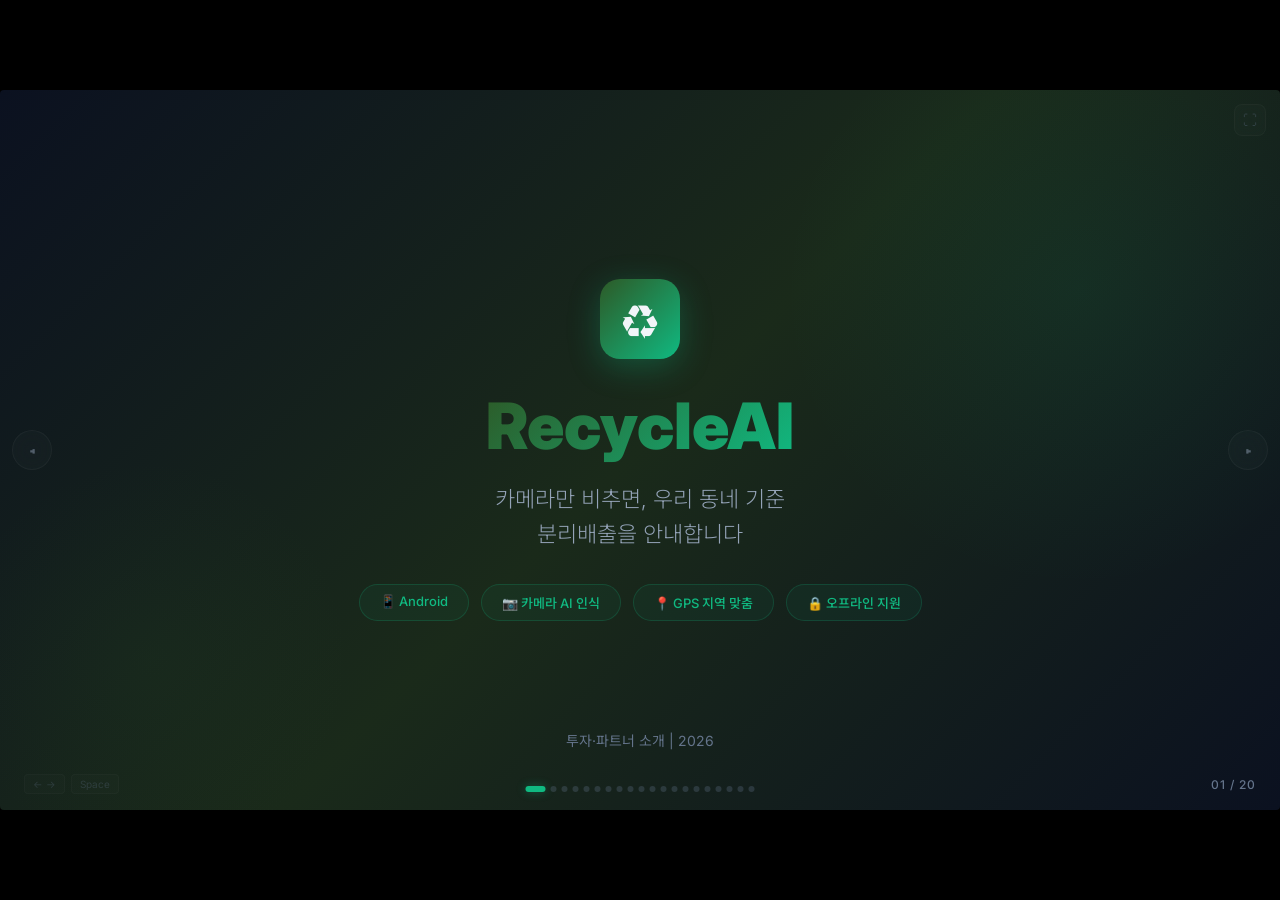
==== docs/presentation/web/index.html @ ed56a7cd "[Fix] 프레젠테이션 슬라이드 내 이미지 경로 및 스크린샷 파일명 수정" ====
<!DOCTYPE html>
<html lang="ko">
<head>
<meta charset="UTF-8">
<meta name="viewport" content="width=device-width, initial-scale=1.0">
<title>RecycleAI — 투자자 피치덱 2026</title>
<meta name="description" content="RecycleAI: 카메라만 비추면 우리 동네 기준 분리배출을 안내하는 AI 앱. 투자·파트너 소개.">
<link rel="preconnect" href="https://fonts.googleapis.com">
<link rel="preconnect" href="https://fonts.gstatic.com" crossorigin>
<link href="https://fonts.googleapis.com/css2?family=Inter:wght@300;400;500;600;700;800;900&family=Noto+Sans+KR:wght@300;400;500;600;700;800;900&display=swap" rel="stylesheet">
<style>
/* ─────────────────────────────────────────────
   디자인 토큰
   ───────────────────────────────────────────── */
:root {
  --green: #2D5A27;
  --green-light: #10B981;
  --green-glow: #34D399;
  --green-dark: #1a3d18;
  --dark-bg: #0B1120;
  --dark-surface: #111827;
  --dark-card: rgba(255,255,255,0.04);
  --dark-card-hover: rgba(255,255,255,0.08);
  --glass-border: rgba(255,255,255,0.08);
  --glass-border-hover: rgba(16,185,129,0.3);
  --text-primary: #F1F5F9;
  --text-secondary: #94A3B8;
  --text-muted: #64748B;
  --accent-blue: #3B82F6;
  --accent-purple: #8B5CF6;
  --accent-amber: #F59E0B;
  --accent-rose: #F43F5E;
  --gradient-green: linear-gradient(135deg, #2D5A27, #10B981);
  --gradient-hero: linear-gradient(135deg, #0B1120 0%, #1a2a1a 50%, #0B1120 100%);
  --font-sans: 'Inter', 'Noto Sans KR', sans-serif;
  --radius: 16px;
  --radius-sm: 8px;
  --radius-lg: 24px;
  --transition: all 0.4s cubic-bezier(0.4, 0, 0.2, 1);
  --shadow-glow: 0 0 40px rgba(16,185,129,0.15);
  --shadow-card: 0 4px 30px rgba(0,0,0,0.3);
}

/* ─────────────────────────────────────────────
   리셋 & 기본
   ───────────────────────────────────────────── */
*, *::before, *::after { margin: 0; padding: 0; box-sizing: border-box; }

html, body {
  width: 100%; height: 100%;
  overflow: hidden;
  background: #000;
  color: var(--text-primary);
  font-family: var(--font-sans);
  -webkit-font-smoothing: antialiased;
  display: flex;
  align-items: center;
  justify-content: center;
}

/* ─────────────────────────────────────────────
   프레젠테이션 컨테이너 — PPT 16:9 고정 비율
   ───────────────────────────────────────────── */
#presentation {
  width: 1280px;
  height: 720px;
  position: relative;
  overflow: hidden;
  transform-origin: center center;
  border-radius: 4px;
  box-shadow: 0 0 80px rgba(0,0,0,0.6);
}

.slide {
  position: absolute;
  top: 0; left: 0;
  width: 1280px; height: 720px;
  display: flex;
  flex-direction: column;
  justify-content: center;
  align-items: center;
  padding: 48px 64px;
  opacity: 0;
  transform: scale(0.95);
  filter: blur(8px);
  transition: opacity 0.7s cubic-bezier(0.4,0,0.2,1),
              transform 0.7s cubic-bezier(0.4,0,0.2,1),
              filter 0.7s cubic-bezier(0.4,0,0.2,1);
  pointer-events: none;
  z-index: 0;
  background: var(--dark-bg);
}

.slide.active {
  opacity: 1;
  transform: scale(1);
  filter: blur(0);
  pointer-events: auto;
  z-index: 10;
}

.slide.prev {
  transform: scale(1.05) translateX(-5%);
  opacity: 0;
  filter: blur(12px);
}

.slide.next {
  transform: scale(0.9) translateX(5%);
  opacity: 0;
  filter: blur(12px);
}

/* ─────────────────────────────────────────────
   네비게이션 UI
   ───────────────────────────────────────────── */
#progress-bar {
  position: absolute; top: 0; left: 0;
  height: 3px;
  background: var(--gradient-green);
  z-index: 100;
  transition: width 0.5s cubic-bezier(0.4,0,0.2,1);
  box-shadow: 0 0 12px rgba(16,185,129,0.5);
}

#slide-counter {
  position: absolute; bottom: 18px; right: 24px;
  font-size: 12px; font-weight: 500;
  color: var(--text-muted);
  z-index: 100;
  letter-spacing: 1px;
}

#nav-dots {
  position: absolute; bottom: 18px; left: 50%;
  transform: translateX(-50%);
  display: flex; gap: 5px;
  z-index: 100;
}

.nav-dot {
  width: 6px; height: 6px;
  border-radius: 50%;
  background: var(--text-muted);
  opacity: 0.3;
  cursor: pointer;
  transition: var(--transition);
}

.nav-dot.active {
  background: var(--green-light);
  opacity: 1;
  width: 20px;
  border-radius: 3px;
  box-shadow: 0 0 10px rgba(16,185,129,0.4);
}

.nav-dot:hover { opacity: 0.7; }

/* 네비게이션 화살표 */
.nav-arrow {
  position: absolute; top: 50%;
  transform: translateY(-50%);
  width: 40px; height: 40px;
  border: 1px solid var(--glass-border);
  background: var(--dark-card);
  backdrop-filter: blur(12px);
  border-radius: 50%;
  display: flex; align-items: center; justify-content: center;
  color: var(--text-secondary);
  font-size: 18px;
  cursor: pointer;
  z-index: 100;
  transition: var(--transition);
  opacity: 0.5;
}

.nav-arrow:hover {
  opacity: 1;
  border-color: var(--glass-border-hover);
  color: var(--green-light);
  box-shadow: var(--shadow-glow);
}

#nav-prev { left: 12px; }
#nav-next { right: 12px; }

/* ─────────────────────────────────────────────
   슬라이드 공통 컴포넌트
   ───────────────────────────────────────────── */
.slide-badge {
  display: inline-flex; align-items: center; gap: 6px;
  padding: 6px 16px;
  font-size: 12px; font-weight: 600;
  letter-spacing: 2px; text-transform: uppercase;
  color: var(--green-light);
  border: 1px solid rgba(16,185,129,0.25);
  border-radius: 100px;
  background: rgba(16,185,129,0.08);
  margin-bottom: 20px;
}

.slide-title {
  font-size: 48px;
  font-weight: 800;
  line-height: 1.15;
  margin-bottom: 16px;
  background: linear-gradient(135deg, #F1F5F9, #CBD5E1);
  -webkit-background-clip: text;
  -webkit-text-fill-color: transparent;
  background-clip: text;
}

.slide-title .accent {
  background: var(--gradient-green);
  -webkit-background-clip: text;
  -webkit-text-fill-color: transparent;
  background-clip: text;
}

.slide-subtitle {
  font-size: 20px;
  color: var(--text-secondary);
  line-height: 1.6;
  max-width: 800px;
  font-weight: 300;
}

.slide-header {
  width: 100%;
  margin-bottom: 40px;
}

.slide-header .badge-line {
  display: flex;
  align-items: center;
  gap: 12px;
  margin-bottom: 12px;
}

.slide-header .number {
  font-size: 14px;
  font-weight: 700;
  color: var(--green-light);
  min-width: 28px;
  height: 28px;
  border-radius: 8px;
  background: rgba(16,185,129,0.12);
  display: flex;
  align-items: center;
  justify-content: center;
}

.slide-header h2 {
  font-size: 36px;
  font-weight: 800;
  color: var(--text-primary);
  line-height: 1.2;
}

.slide-header .sub {
  font-size: 16px;
  color: var(--text-secondary);
  margin-top: 6px;
  font-weight: 300;
}

/* 글래스 카드 */
.glass-card {
  background: var(--dark-card);
  border: 1px solid var(--glass-border);
  border-radius: var(--radius);
  padding: 28px;
  backdrop-filter: blur(20px);
  transition: var(--transition);
}

.glass-card:hover {
  background: var(--dark-card-hover);
  border-color: var(--glass-border-hover);
  box-shadow: var(--shadow-glow);
  transform: translateY(-4px);
}

/* 불릿 아이템 */
.bullet-list { list-style: none; width: 100%; }

.bullet-item {
  display: flex; align-items: flex-start; gap: 16px;
  padding: 16px 0;
  border-bottom: 1px solid rgba(255,255,255,0.04);
  opacity: 0;
  transform: translateX(-20px);
}

.slide.active .bullet-item {
  animation: slideInLeft 0.5s cubic-bezier(0.4,0,0.2,1) forwards;
}

.bullet-item .icon-box {
  min-width: 40px; height: 40px;
  border-radius: 10px;
  background: rgba(16,185,129,0.1);
  display: flex; align-items: center; justify-content: center;
  font-size: 18px;
  flex-shrink: 0;
}

.bullet-item .text {
  font-size: 17px;
  line-height: 1.6;
  color: var(--text-secondary);
}

.bullet-item .text strong {
  color: var(--text-primary);
  font-weight: 600;
}

/* 테이블 */
.data-table {
  width: 100%;
  border-collapse: separate;
  border-spacing: 0;
  border-radius: var(--radius);
  overflow: hidden;
}

.data-table thead th {
  background: var(--green);
  color: white;
  padding: 14px 20px;
  font-size: 14px;
  font-weight: 600;
  text-align: left;
  letter-spacing: 0.5px;
}

.data-table tbody td {
  padding: 14px 20px;
  font-size: 14px;
  color: var(--text-secondary);
  border-bottom: 1px solid rgba(255,255,255,0.04);
  background: var(--dark-card);
}

.data-table tbody tr:nth-child(even) td {
  background: rgba(255,255,255,0.02);
}

.data-table tbody tr {
  opacity: 0;
  transform: translateY(10px);
}

.slide.active .data-table tbody tr {
  animation: fadeInUp 0.4s cubic-bezier(0.4,0,0.2,1) forwards;
}

/* 비교 테이블 강조 */
.data-table .highlight {
  color: var(--green-light);
  font-weight: 600;
}

.data-table .check {
  color: var(--green-light);
  font-weight: 700;
  font-size: 16px;
}

/* 카드 그리드 */
.card-grid {
  display: grid;
  gap: 20px;
  width: 100%;
}

.card-grid.cols-2 { grid-template-columns: repeat(2, 1fr); }
.card-grid.cols-3 { grid-template-columns: repeat(3, 1fr); }
.card-grid.cols-4 { grid-template-columns: repeat(4, 1fr); }
.card-grid.cols-5 { grid-template-columns: repeat(5, 1fr); }

/* 이미지 비교 레이아웃 */
.compare-layout {
  display: grid;
  grid-template-columns: 1fr 1fr;
  gap: 32px;
  width: 100%;
}

.compare-panel {
  border-radius: var(--radius);
  overflow: hidden;
  border: 1px solid var(--glass-border);
  background: var(--dark-card);
}

.compare-panel .panel-header {
  padding: 16px 24px;
  font-size: 14px;
  font-weight: 600;
  color: var(--text-muted);
  letter-spacing: 1px;
  text-transform: uppercase;
  border-bottom: 1px solid var(--glass-border);
}

.compare-panel .panel-header.green {
  color: var(--green-light);
  background: rgba(16,185,129,0.06);
}

.compare-panel .panel-body {
  padding: 20px;
  display: flex;
  align-items: center;
  justify-content: center;
  min-height: 320px;
}

.compare-panel img {
  max-width: 100%;
  max-height: 340px;
  border-radius: var(--radius-sm);
  object-fit: contain;
}

.compare-panel .placeholder {
  width: 100%;
  min-height: 300px;
  border: 2px dashed rgba(16,185,129,0.3);
  border-radius: var(--radius);
  display: flex;
  flex-direction: column;
  align-items: center;
  justify-content: center;
  gap: 12px;
  color: var(--text-muted);
  font-size: 14px;
  background: rgba(16,185,129,0.03);
}

.compare-panel .placeholder .ph-icon {
  font-size: 40px;
  opacity: 0.4;
}

/* 타임라인 */
.timeline {
  position: relative;
  width: 100%;
  padding-left: 40px;
}

.timeline::before {
  content: '';
  position: absolute;
  left: 15px; top: 0; bottom: 0;
  width: 2px;
  background: linear-gradient(180deg, var(--green-light), var(--green-dark));
}

.timeline-item {
  position: relative;
  padding: 0 0 32px 32px;
  opacity: 0;
  transform: translateX(-20px);
}

.slide.active .timeline-item {
  animation: slideInLeft 0.5s cubic-bezier(0.4,0,0.2,1) forwards;
}

.timeline-item::before {
  content: '';
  position: absolute;
  left: -33px; top: 4px;
  width: 12px; height: 12px;
  border-radius: 50%;
  background: var(--green-light);
  box-shadow: 0 0 12px rgba(16,185,129,0.5);
}

.timeline-item h4 {
  font-size: 18px;
  font-weight: 700;
  color: var(--text-primary);
  margin-bottom: 6px;
}

.timeline-item p {
  font-size: 15px;
  color: var(--text-secondary);
  line-height: 1.5;
}

/* 스텝 플로우 */
.step-flow {
  display: flex;
  align-items: center;
  gap: 16px;
  width: 100%;
  justify-content: center;
}

.step-card {
  flex: 1;
  max-width: 260px;
  text-align: center;
  padding: 28px 20px;
  border-radius: var(--radius);
  background: var(--dark-card);
  border: 1px solid var(--glass-border);
  opacity: 0;
  transform: translateY(30px);
  transition: var(--transition);
}

.step-card:hover {
  border-color: var(--glass-border-hover);
  box-shadow: var(--shadow-glow);
  transform: translateY(-4px) !important;
}

.slide.active .step-card {
  animation: fadeInUp 0.6s cubic-bezier(0.4,0,0.2,1) forwards;
}

.step-card .step-num {
  width: 44px; height: 44px;
  border-radius: 12px;
  background: var(--gradient-green);
  color: white;
  font-size: 18px;
  font-weight: 800;
  display: flex; align-items: center; justify-content: center;
  margin: 0 auto 16px;
}

.step-card h4 {
  font-size: 16px;
  font-weight: 700;
  color: var(--text-primary);
  margin-bottom: 8px;
}

.step-card p {
  font-size: 13px;
  color: var(--text-secondary);
  line-height: 1.5;
}

.step-arrow {
  font-size: 24px;
  color: var(--green-light);
  opacity: 0.4;
  flex-shrink: 0;
}

/* 비디오 플레이스홀더 (스마트폰 프레임) */
.phone-frame {
  width: 220px;
  height: 440px;
  border: 3px solid rgba(255,255,255,0.15);
  border-radius: 36px;
  background: var(--dark-surface);
  position: relative;
  overflow: hidden;
  box-shadow: 0 0 40px rgba(0,0,0,0.5), inset 0 0 30px rgba(0,0,0,0.2);
  flex-shrink: 0;
}

.phone-frame::before {
  content: '';
  position: absolute;
  top: 8px; left: 50%;
  transform: translateX(-50%);
  width: 60px; height: 6px;
  background: rgba(255,255,255,0.1);
  border-radius: 3px;
}

.phone-frame .phone-screen {
  position: absolute;
  top: 20px; left: 8px; right: 8px; bottom: 20px;
  border-radius: 24px;
  overflow: hidden;
  background: #000;
  display: flex;
  flex-direction: column;
  align-items: center;
  justify-content: center;
  gap: 12px;
}

.phone-frame .phone-screen video {
  width: 100%;
  height: 100%;
  object-fit: cover;
}

.phone-frame .phone-screen .video-placeholder {
  color: var(--text-muted);
  font-size: 13px;
  text-align: center;
  padding: 20px;
}

.phone-frame .phone-screen .video-placeholder .play-icon {
  font-size: 48px;
  opacity: 0.3;
  margin-bottom: 8px;
}

/* 프로그레스 스텝 */
.progress-steps {
  display: flex;
  gap: 20px;
  width: 100%;
}

.progress-step {
  flex: 1;
  background: var(--dark-card);
  border: 1px solid var(--glass-border);
  border-radius: var(--radius);
  padding: 24px;
  text-align: center;
  position: relative;
  overflow: hidden;
}

.progress-step::after {
  content: '';
  position: absolute;
  bottom: 0; left: 0;
  height: 3px;
  background: var(--gradient-green);
  transition: width 1s ease;
  width: 0;
}

.slide.active .progress-step.done::after { width: 100%; }
.slide.active .progress-step.doing::after { width: 60%; }
.slide.active .progress-step.todo::after { width: 0; }

.progress-step .label {
  font-size: 12px;
  color: var(--text-muted);
  text-transform: uppercase;
  letter-spacing: 1px;
  margin-bottom: 8px;
}

.progress-step .value {
  font-size: 20px;
  font-weight: 700;
  color: var(--text-primary);
}

.progress-step.done .value { color: var(--green-light); }

/* 체크리스트 */
.checklist { list-style: none; width: 100%; }

.checklist li {
  display: flex; align-items: center; gap: 14px;
  padding: 14px 20px;
  border-radius: var(--radius-sm);
  margin-bottom: 8px;
  background: var(--dark-card);
  border: 1px solid var(--glass-border);
  font-size: 16px;
  color: var(--text-secondary);
  opacity: 0;
  transform: translateX(-20px);
}

.slide.active .checklist li {
  animation: slideInLeft 0.4s cubic-bezier(0.4,0,0.2,1) forwards;
}

.checklist .check-icon {
  width: 24px; height: 24px;
  border-radius: 6px;
  background: rgba(16,185,129,0.15);
  color: var(--green-light);
  display: flex; align-items: center; justify-content: center;
  font-size: 14px;
  font-weight: 700;
  flex-shrink: 0;
}

/* ─────────────────────────────────────────────
   개별 슬라이드 스타일
   ───────────────────────────────────────────── */

/* 슬라이드 1: 타이틀 */
#slide-1 {
  background: var(--gradient-hero);
  text-align: center;
  position: relative;
  overflow: hidden;
}

#slide-1::before {
  content: '';
  position: absolute;
  width: 600px; height: 600px;
  border-radius: 50%;
  background: radial-gradient(circle, rgba(16,185,129,0.08), transparent 70%);
  top: -100px; right: -100px;
}

#slide-1::after {
  content: '';
  position: absolute;
  width: 400px; height: 400px;
  border-radius: 50%;
  background: radial-gradient(circle, rgba(45,90,39,0.1), transparent 70%);
  bottom: -50px; left: -50px;
}

#slide-1 .hero-content { position: relative; z-index: 2; }

#slide-1 .logo-mark {
  width: 80px; height: 80px;
  border-radius: 20px;
  background: var(--gradient-green);
  display: flex; align-items: center; justify-content: center;
  font-size: 36px;
  margin: 0 auto 32px;
  box-shadow: 0 8px 32px rgba(16,185,129,0.3);
  animation: float 3s ease-in-out infinite;
}

#slide-1 .hero-title {
  font-size: 64px;
  font-weight: 900;
  line-height: 1.1;
  margin-bottom: 20px;
}

#slide-1 .hero-title .brand {
  background: var(--gradient-green);
  -webkit-background-clip: text;
  -webkit-text-fill-color: transparent;
  background-clip: text;
}

#slide-1 .hero-sub {
  font-size: 22px;
  color: var(--text-secondary);
  font-weight: 300;
  max-width: 700px;
  margin: 0 auto 32px;
  line-height: 1.6;
}

#slide-1 .hero-tags {
  display: flex; gap: 12px;
  justify-content: center;
  flex-wrap: wrap;
}

#slide-1 .hero-tag {
  padding: 8px 20px;
  border-radius: 100px;
  border: 1px solid rgba(16,185,129,0.2);
  color: var(--green-light);
  font-size: 13px;
  font-weight: 500;
  background: rgba(16,185,129,0.06);
}

#slide-1 .presenter-info {
  position: absolute;
  bottom: 60px;
  left: 50%;
  transform: translateX(-50%);
  color: var(--text-muted);
  font-size: 14px;
  z-index: 2;
}

/* 슬라이드 2: Problem — 좌우 분할 */
#slide-2 .problem-layout {
  display: grid;
  grid-template-columns: 1fr 1fr;
  gap: 48px;
  width: 100%;
  align-items: center;
}

#slide-2 .persona-image-wrap {
  position: relative;
  display: flex;
  justify-content: center;
}

#slide-2 .persona-image-wrap img {
  max-width: 380px;
  width: 100%;
  border-radius: var(--radius-lg);
  box-shadow: 0 20px 60px rgba(0,0,0,0.4);
  border: 1px solid var(--glass-border);
}

#slide-2 .persona-image-wrap .persona-tag {
  position: absolute;
  bottom: -12px; left: 50%;
  transform: translateX(-50%);
  padding: 8px 24px;
  border-radius: 100px;
  background: var(--gradient-green);
  color: white;
  font-size: 13px;
  font-weight: 600;
  white-space: nowrap;
  box-shadow: 0 4px 20px rgba(16,185,129,0.4);
}

/* 숫자 스탯 */
.stat-row {
  display: flex;
  gap: 16px;
  width: 100%;
  margin-top: 20px;
}

.stat-box {
  flex: 1;
  text-align: center;
  padding: 20px;
  border-radius: var(--radius);
  background: var(--dark-card);
  border: 1px solid var(--glass-border);
}

.stat-box .stat-num {
  font-size: 32px;
  font-weight: 800;
  color: var(--green-light);
  margin-bottom: 4px;
}

.stat-box .stat-label {
  font-size: 12px;
  color: var(--text-muted);
}

/* 수익화 피라미드 */
.revenue-pyramid {
  display: flex;
  flex-direction: column;
  gap: 12px;
  width: 100%;
  align-items: center;
}

.pyramid-level {
  display: flex;
  align-items: center;
  gap: 20px;
  padding: 20px 32px;
  border-radius: var(--radius);
  background: var(--dark-card);
  border: 1px solid var(--glass-border);
  width: 100%;
  opacity: 0;
  transform: translateY(20px);
}

.slide.active .pyramid-level {
  animation: fadeInUp 0.5s cubic-bezier(0.4,0,0.2,1) forwards;
}

.pyramid-level .p-stage {
  min-width: 80px;
  font-size: 12px;
  font-weight: 700;
  color: var(--green-light);
  text-transform: uppercase;
  letter-spacing: 1px;
}

.pyramid-level .p-title {
  font-size: 18px;
  font-weight: 700;
  color: var(--text-primary);
  margin-right: 12px;
  white-space: nowrap;
}

.pyramid-level .p-desc {
  font-size: 14px;
  color: var(--text-secondary);
}

/* Q&A 슬라이드 */
#slide-20 {
  text-align: center;
  background: var(--gradient-hero);
  position: relative;
}

#slide-20 .thankyou {
  font-size: clamp(48px, 6vw, 80px);
  font-weight: 900;
  background: var(--gradient-green);
  -webkit-background-clip: text;
  -webkit-text-fill-color: transparent;
  background-clip: text;
  margin-bottom: 16px;
}

#slide-20 .qa-sub {
  font-size: 24px;
  color: var(--text-secondary);
  font-weight: 300;
  margin-bottom: 48px;
}

#slide-20 .contact-cards {
  display: flex;
  gap: 20px;
  justify-content: center;
}

#slide-20 .contact-card {
  padding: 20px 32px;
  border-radius: var(--radius);
  background: var(--dark-card);
  border: 1px solid var(--glass-border);
  color: var(--text-secondary);
  font-size: 15px;
}

/* ─────────────────────────────────────────────
   파티클 캔버스
   ───────────────────────────────────────────── */
#particles-canvas {
  position: fixed;
  top: 0; left: 0;
  width: 100%; height: 100%;
  z-index: 1;
  pointer-events: none;
}

/* ─────────────────────────────────────────────
   키프레임 애니메이션
   ───────────────────────────────────────────── */
@keyframes fadeInUp {
  from { opacity: 0; transform: translateY(30px); }
  to   { opacity: 1; transform: translateY(0); }
}

@keyframes slideInLeft {
  from { opacity: 0; transform: translateX(-30px); }
  to   { opacity: 1; transform: translateX(0); }
}

@keyframes slideInRight {
  from { opacity: 0; transform: translateX(30px); }
  to   { opacity: 1; transform: translateX(0); }
}

@keyframes float {
  0%, 100% { transform: translateY(0); }
  50%      { transform: translateY(-12px); }
}

@keyframes pulse {
  0%, 100% { opacity: 1; }
  50%      { opacity: 0.5; }
}

@keyframes scaleIn {
  from { opacity: 0; transform: scale(0.8); }
  to   { opacity: 1; transform: scale(1); }
}

@keyframes typing {
  from { width: 0; }
  to   { width: 100%; }
}

@keyframes blink {
  0%, 100% { border-color: var(--green-light); }
  50%      { border-color: transparent; }
}

@keyframes gradientShift {
  0%   { background-position: 0% 50%; }
  50%  { background-position: 100% 50%; }
  100% { background-position: 0% 50%; }
}

@keyframes glowPulse {
  0%, 100% { box-shadow: 0 0 20px rgba(16,185,129,0.2); }
  50%      { box-shadow: 0 0 40px rgba(16,185,129,0.4); }
}

/* 스태거드 딜레이 헬퍼 */
.delay-1 { animation-delay: 0.1s !important; }
.delay-2 { animation-delay: 0.2s !important; }
.delay-3 { animation-delay: 0.3s !important; }
.delay-4 { animation-delay: 0.4s !important; }
.delay-5 { animation-delay: 0.5s !important; }
.delay-6 { animation-delay: 0.6s !important; }
.delay-7 { animation-delay: 0.7s !important; }
.delay-8 { animation-delay: 0.8s !important; }
.delay-9 { animation-delay: 0.9s !important; }
.delay-10 { animation-delay: 1.0s !important; }

/* 인라인 이미지 */
.inline-img {
  border-radius: var(--radius);
  box-shadow: var(--shadow-card);
  border: 1px solid var(--glass-border);
  max-width: 100%;
}

/* 두 열 레이아웃 */
.two-col {
  display: grid;
  grid-template-columns: 1fr 1fr;
  gap: 40px;
  width: 100%;
  align-items: start;
}

/* 아이콘 이모지 대체 */
.emoji-icon {
  font-size: 24px;
  line-height: 1;
}

/* 로드맵 그리드 */
.roadmap-grid {
  display: grid;
  grid-template-columns: repeat(4, 1fr);
  gap: 20px;
  width: 100%;
}

.roadmap-card {
  padding: 24px;
  border-radius: var(--radius);
  background: var(--dark-card);
  border: 1px solid var(--glass-border);
  opacity: 0;
  transform: translateY(20px);
  transition: var(--transition);
}

.roadmap-card:hover {
  border-color: var(--glass-border-hover);
  box-shadow: var(--shadow-glow);
  transform: translateY(-4px) !important;
}

.slide.active .roadmap-card {
  animation: fadeInUp 0.5s cubic-bezier(0.4,0,0.2,1) forwards;
}

.roadmap-card .q-label {
  font-size: 13px;
  font-weight: 700;
  color: var(--green-light);
  margin-bottom: 12px;
  text-transform: uppercase;
  letter-spacing: 1px;
}

.roadmap-card h4 {
  font-size: 16px;
  font-weight: 700;
  color: var(--text-primary);
  margin-bottom: 10px;
}

.roadmap-card p {
  font-size: 13px;
  color: var(--text-secondary);
  line-height: 1.5;
}

/* 소셜 카드 */
.social-grid {
  display: grid;
  grid-template-columns: repeat(3, 1fr);
  gap: 16px;
  width: 100%;
}

.social-card {
  padding: 20px;
  border-radius: var(--radius);
  background: var(--dark-card);
  border: 1px solid var(--glass-border);
  opacity: 0;
  transform: scale(0.9);
}

.slide.active .social-card {
  animation: scaleIn 0.5s cubic-bezier(0.4,0,0.2,1) forwards;
}

.social-card .sc-icon {
  font-size: 28px;
  margin-bottom: 12px;
}

.social-card h4 {
  font-size: 15px;
  font-weight: 700;
  color: var(--text-primary);
  margin-bottom: 6px;
}

.social-card p {
  font-size: 13px;
  color: var(--text-secondary);
  line-height: 1.4;
}

/* 어드밴티지 카드 */
.advantage-grid {
  display: grid;
  grid-template-columns: repeat(5, 1fr);
  gap: 16px;
  width: 100%;
}

.advantage-card {
  padding: 24px 16px;
  border-radius: var(--radius);
  background: var(--dark-card);
  border: 1px solid var(--glass-border);
  text-align: center;
  opacity: 0;
  transform: translateY(20px);
  transition: var(--transition);
}

.advantage-card:hover {
  border-color: var(--glass-border-hover);
  background: var(--dark-card-hover);
  box-shadow: var(--shadow-glow);
  transform: translateY(-6px) !important;
}

.slide.active .advantage-card {
  animation: fadeInUp 0.5s cubic-bezier(0.4,0,0.2,1) forwards;
}

.advantage-card .adv-icon {
  font-size: 36px;
  margin-bottom: 14px;
}

.advantage-card h4 {
  font-size: 15px;
  font-weight: 700;
  color: var(--text-primary);
  margin-bottom: 8px;
  line-height: 1.3;
}

.advantage-card p {
  font-size: 12px;
  color: var(--text-secondary);
  line-height: 1.5;
}

/* 투자 포인트 카드 */
.invest-grid {
  display: grid;
  grid-template-columns: repeat(2, 1fr);
  gap: 20px;
  width: 100%;
}

.invest-card {
  padding: 32px;
  border-radius: var(--radius);
  background: var(--dark-card);
  border: 1px solid var(--glass-border);
  display: flex;
  gap: 20px;
  align-items: flex-start;
  opacity: 0;
  transform: translateX(-20px);
  transition: var(--transition);
}

.invest-card:hover {
  border-color: var(--glass-border-hover);
  box-shadow: var(--shadow-glow);
  transform: translateY(-4px) !important;
}

.slide.active .invest-card {
  animation: slideInLeft 0.5s cubic-bezier(0.4,0,0.2,1) forwards;
}

.invest-card .inv-icon {
  font-size: 32px;
  flex-shrink: 0;
}

.invest-card h4 {
  font-size: 18px;
  font-weight: 700;
  color: var(--text-primary);
  margin-bottom: 8px;
}

.invest-card p {
  font-size: 14px;
  color: var(--text-secondary);
  line-height: 1.5;
}

/* 아키텍처 다이어그램 */
.arch-diagram {
  display: flex;
  gap: 20px;
  width: 100%;
  align-items: stretch;
  justify-content: center;
}

.arch-block {
  flex: 1;
  max-width: 220px;
  padding: 24px;
  border-radius: var(--radius);
  background: var(--dark-card);
  border: 1px solid var(--glass-border);
  text-align: center;
  opacity: 0;
  transform: translateY(20px);
  position: relative;
}

.slide.active .arch-block {
  animation: fadeInUp 0.5s cubic-bezier(0.4,0,0.2,1) forwards;
}

.arch-block .arch-icon {
  font-size: 32px;
  margin-bottom: 12px;
}

.arch-block h4 {
  font-size: 14px;
  font-weight: 700;
  color: var(--green-light);
  margin-bottom: 8px;
  text-transform: uppercase;
  letter-spacing: 1px;
}

.arch-block p {
  font-size: 13px;
  color: var(--text-secondary);
  line-height: 1.5;
}

.arch-arrow {
  display: flex;
  align-items: center;
  font-size: 24px;
  color: var(--green-light);
  opacity: 0.4;
}

/* 시연 영상 섹션 */
.demo-layout {
  display: grid;
  grid-template-columns: 1fr auto;
  gap: 48px;
  width: 100%;
  align-items: center;
}

/* 경쟁앱 소개 레이아웃 */
.competitor-intro {
  display: grid;
  grid-template-columns: 1fr auto;
  gap: 40px;
  width: 100%;
  align-items: center;
}

.competitor-intro .comp-img {
  width: 200px;
  height: 200px;
  border-radius: var(--radius-lg);
  object-fit: contain;
  box-shadow: var(--shadow-card);
  border: 1px solid var(--glass-border);
}

/* 키보드 힌트 */
.keyboard-hint {
  position: absolute;
  bottom: 16px;
  left: 24px;
  display: flex;
  gap: 6px;
  z-index: 100;
  opacity: 0.3;
  transition: opacity 0.3s;
}

.keyboard-hint:hover { opacity: 0.7; }

.kbd {
  padding: 3px 8px;
  border-radius: 4px;
  border: 1px solid var(--glass-border);
  background: var(--dark-card);
  color: var(--text-muted);
  font-size: 10px;
  font-family: var(--font-sans);
}

/* 풀스크린 버튼 */
#fullscreen-btn {
  position: absolute;
  top: 14px;
  right: 14px;
  width: 32px;
  height: 32px;
  border-radius: 8px;
  border: 1px solid var(--glass-border);
  background: var(--dark-card);
  backdrop-filter: blur(12px);
  color: var(--text-muted);
  font-size: 14px;
  cursor: pointer;
  z-index: 100;
  display: flex;
  align-items: center;
  justify-content: center;
  transition: var(--transition);
  opacity: 0.4;
}

#fullscreen-btn:hover {
  opacity: 1;
  border-color: var(--glass-border-hover);
  color: var(--green-light);
}

/* 파티클 캔버스 */
#particles-canvas {
  position: absolute;
  top: 0; left: 0;
  width: 100%; height: 100%;
  z-index: 1;
  pointer-events: none;
}
</style>
</head>
<body>

<!-- ═══════════════════════════════════════════
     메인 프레젠테이션
     ═══════════════════════════════════════════ -->
<div id="presentation">

<!-- 파티클 캔버스 -->
<canvas id="particles-canvas"></canvas>

<!-- 프로그레스 바 -->
<div id="progress-bar"></div>

<!-- 슬라이드 카운터 -->
<div id="slide-counter">01 / 20</div>

<!-- 네비게이션 도트 -->
<div id="nav-dots"></div>

<!-- 네비게이션 화살표 -->
<div class="nav-arrow" id="nav-prev" onclick="prevSlide()">◂</div>
<div class="nav-arrow" id="nav-next" onclick="nextSlide()">▸</div>

<!-- 풀스크린 버튼 -->
<button id="fullscreen-btn" onclick="toggleFullscreen()" title="전체화면">⛶</button>

<!-- 키보드 힌트 -->
<div class="keyboard-hint">
  <span class="kbd">← →</span>
  <span class="kbd">Space</span>
</div>

  <!-- ──────────── 슬라이드 1: 타이틀 ──────────── -->
  <div class="slide active" id="slide-1">
    <div class="hero-content">
      <div class="logo-mark">♻️</div>
      <h1 class="hero-title">
        <span class="brand" id="typing-target"></span>
      </h1>
      <p class="hero-sub">카메라만 비추면, 우리 동네 기준<br>분리배출을 안내합니다</p>
      <div class="hero-tags">
        <span class="hero-tag">📱 Android</span>
        <span class="hero-tag">📷 카메라 AI 인식</span>
        <span class="hero-tag">📍 GPS 지역 맞춤</span>
        <span class="hero-tag">🔒 오프라인 지원</span>
      </div>
    </div>
    <div class="presenter-info">투자·파트너 소개 | 2026</div>
  </div>

  <!-- ──────────── 슬라이드 2: Problem ──────────── -->
  <div class="slide" id="slide-2">
    <div class="slide-header">
      <div class="badge-line">
        <span class="number">01</span>
        <span class="slide-badge">Problem</span>
      </div>
      <h2>왜 만들었나</h2>
      <p class="sub">이사·출장·여행으로 '동네 규칙'이 바뀔 때</p>
    </div>
    <div class="problem-layout">
      <div>
        <ul class="bullet-list">
          <li class="bullet-item delay-1"><span class="icon-box">😰</span><span class="text"><strong>35년 강남 생활 후 일산 이사한 60대</strong> — 분리수거 경고 스티커를 두 번 받음</span></li>
          <li class="bullet-item delay-2"><span class="icon-box">🧤</span><span class="text">고무장갑·즉석밥 용기 등 <strong>'예전 동네 습관'</strong>이 오히려 실수를 만듦</span></li>
          <li class="bullet-item delay-3"><span class="icon-box">🔄</span><span class="text">지자체마다 분류가 <strong>반대</strong>인 경우도 있음 → 과태료·수거 거부</span></li>
          <li class="bullet-item delay-4"><span class="icon-box">⏰</span><span class="text">하루 6~12회 분리수거, 의심 건 1~3분씩 × <strong>주당 10~15회</strong></span></li>
          <li class="bullet-item delay-5"><span class="icon-box">📄</span><span class="text">기존 대안: PDF(글자 작음), 이웃질문(부담), 검색 앱(타 지역 기준)</span></li>
        </ul>
      </div>
      <div class="persona-image-wrap">
        <img src="../assets/persona_senior.png" alt="60대 남성이 분리수거 물건을 들고 당황하는 모습">
        <div class="persona-tag">페르소나: 박정호(63) · 강남→일산 이사</div>
      </div>
    </div>
  </div>

  <!-- ──────────── 슬라이드 3: 사용자 가치 ──────────── -->
  <div class="slide" id="slide-3">
    <div class="slide-header">
      <div class="badge-line">
        <span class="number">02</span>
        <span class="slide-badge">Value</span>
      </div>
      <h2>사용자가 되찾는 가치</h2>
    </div>
    <ul class="bullet-list">
      <li class="bullet-item delay-1"><span class="icon-box">💪</span><span class="text"><strong>자존심 회복</strong> — "모르는 게 아니라 동네가 다르다"는 안심</span></li>
      <li class="bullet-item delay-2"><span class="icon-box">💰</span><span class="text"><strong>과태료·경고 리스크 감소</strong> (건당 수만 원대 가능)</span></li>
      <li class="bullet-item delay-3"><span class="icon-box">⏱️</span><span class="text">분리수거 시간 <strong>30분 → 10분</strong> 수준 단축</span></li>
      <li class="bullet-item delay-4"><span class="icon-box">🤝</span><span class="text">이웃·경비실 반복 질문 없이 <strong>스스로 판단</strong></span></li>
      <li class="bullet-item delay-5"><span class="icon-box">🗺️</span><span class="text">이사·출장 시에도 <strong>GPS 기준으로 즉시</strong> 현지 규칙 적용</span></li>
    </ul>
    <div class="stat-row" style="margin-top:24px;">
      <div class="stat-box"><div class="stat-num" data-count="66">0%</div><div class="stat-label">시간 절감</div></div>
      <div class="stat-box"><div class="stat-num" data-count="730">0</div><div class="stat-label">등록 품목 수</div></div>
      <div class="stat-box"><div class="stat-num" data-count="100">0%</div><div class="stat-label">오프라인 동작</div></div>
    </div>
  </div>

  <!-- ──────────── 슬라이드 4: Solution ──────────── -->
  <div class="slide" id="slide-4">
    <div class="slide-header">
      <div class="badge-line">
        <span class="number">03</span>
        <span class="slide-badge">Solution</span>
      </div>
      <h2>RecycleAI 한 줄</h2>
      <p class="sub">버리려는 물건을 카메라로 비추면 → AI 인식 + 우리 동네 규칙 → 한 화면 카드</p>
    </div>
    <div class="step-flow">
      <div class="step-card delay-1">
        <div class="step-num">1</div>
        <h4>GPS 지자체 확인</h4>
        <p>현재 위치를 자동으로 감지하여 해당 지자체 규칙을 로드합니다</p>
      </div>
      <div class="step-arrow">→</div>
      <div class="step-card delay-3">
        <div class="step-num">2</div>
        <h4>ML Kit 물건 인식</h4>
        <p>초록 박스로 물건 감지, 주황 박스로 사용자가 드래그하여 한 개만 지정</p>
      </div>
      <div class="step-arrow">→</div>
      <div class="step-card delay-5">
        <div class="step-num">3</div>
        <h4>결과 카드 표시</h4>
        <p>로컬 DB + (필요 시) Gemini → 픽토그램·배출 요일·문의처</p>
      </div>
    </div>
  </div>

  <!-- ──────────── 슬라이드 5: 개발 프로세스 ──────────── -->
  <div class="slide" id="slide-5">
    <div class="slide-header">
      <div class="badge-line">
        <span class="number">04</span>
        <span class="slide-badge">Process</span>
      </div>
      <h2>앱 개발 프로세스</h2>
      <p class="sub">일반적인 앱 개발 프로세스 (본 프로젝트 적용)</p>
    </div>
    <table class="data-table">
      <thead>
        <tr><th>단계</th><th>우리가 한 일</th><th>산출물</th></tr>
      </thead>
      <tbody>
        <tr class="delay-1"><td>1. 문제·페르소나</td><td>박정호 케이스 구체화</td><td>problem.md</td></tr>
        <tr class="delay-2"><td>2. 기획·스펙</td><td>화면별 P0 기능 정의</td><td>PRD.md, vision.md</td></tr>
        <tr class="delay-3"><td>3. UX·디자인</td><td>글래스모피즘·네온 박스·핀치 줌</td><td>ui/ 프로토타입, Tokens.kt</td></tr>
        <tr class="delay-4"><td>4. 데이터</td><td>공공 품목·조례·MOIS 크롤</td><td>wasteguide.sqlite3</td></tr>
        <tr class="delay-5"><td>5. 구현</td><td>Compose + ML Kit + Gemini</td><td>Android APK</td></tr>
        <tr class="delay-6"><td>6. 검증·출시</td><td>실기기 테스트 → 스토어</td><td>Play Console, 홍보</td></tr>
      </tbody>
    </table>
  </div>

  <!-- ──────────── 슬라이드 6: 개발 방식 ──────────── -->
  <div class="slide" id="slide-6">
    <div class="slide-header">
      <div class="badge-line">
        <span class="number">05</span>
        <span class="slide-badge">Approach</span>
      </div>
      <h2>개발 방식</h2>
      <p class="sub">문서 먼저, AI와 함께 구현</p>
    </div>
    <div class="card-grid cols-2">
      <div class="glass-card" style="opacity:0;animation:fadeInUp 0.5s 0.1s forwards;">
        <div style="font-size:28px;margin-bottom:12px;">📝</div>
        <h4 style="font-size:17px;font-weight:700;color:var(--text-primary);margin-bottom:8px;">문서 기반 개발</h4>
        <p style="font-size:14px;color:var(--text-secondary);line-height:1.6;">problem / PRD / TRD를 먼저 작성하여 AI·개발자가 같은 '제품 언어'를 사용</p>
      </div>
      <div class="glass-card" style="opacity:0;animation:fadeInUp 0.5s 0.2s forwards;">
        <div style="font-size:28px;margin-bottom:12px;">🔒</div>
        <h4 style="font-size:17px;font-weight:700;color:var(--text-primary);margin-bottom:8px;">공공 데이터만 표시</h4>
        <p style="font-size:14px;color:var(--text-secondary);line-height:1.6;">카드 문구는 공공 DB(SQLite)만 사용 — AI 답변을 그대로 노출하지 않음 (신뢰)</p>
      </div>
      <div class="glass-card" style="opacity:0;animation:fadeInUp 0.5s 0.3s forwards;">
        <div style="font-size:28px;margin-bottom:12px;">⚡</div>
        <h4 style="font-size:17px;font-weight:700;color:var(--text-primary);margin-bottom:8px;">하이브리드 매칭</h4>
        <p style="font-size:14px;color:var(--text-secondary);line-height:1.6;">로컬 730품목 1차 매칭 → 애매할 때만 Gemini (비용·발열 절감)</p>
      </div>
      <div class="glass-card" style="opacity:0;animation:fadeInUp 0.5s 0.4s forwards;">
        <div style="font-size:28px;margin-bottom:12px;">📶</div>
        <h4 style="font-size:17px;font-weight:700;color:var(--text-primary);margin-bottom:8px;">오프라인 우선</h4>
        <p style="font-size:14px;color:var(--text-secondary);line-height:1.6;">지하철·와이파이 없어도 조례·배출 요일 조회 가능</p>
      </div>
    </div>
  </div>

  <!-- ──────────── 슬라이드 7: 기술 구조 ──────────── -->
  <div class="slide" id="slide-7">
    <div class="slide-header">
      <div class="badge-line">
        <span class="number">06</span>
        <span class="slide-badge">Architecture</span>
      </div>
      <h2>기술 구조 (쉬운 말로)</h2>
    </div>
    <div class="arch-diagram">
      <div class="arch-block delay-1">
        <div class="arch-icon">📷</div>
        <h4>카메라</h4>
        <p>Android CameraX + Google ML Kit<br>(가벼운 객체 감지)</p>
      </div>
      <div class="arch-arrow">→</div>
      <div class="arch-block delay-3">
        <div class="arch-icon">🧠</div>
        <h4>AI 매칭</h4>
        <p>Gemini는 '사진→한글 키워드'만<br>안내 문장은 DB에서 조합</p>
      </div>
      <div class="arch-arrow">→</div>
      <div class="arch-block delay-5">
        <div class="arch-icon">💾</div>
        <h4>로컬 DB</h4>
        <p>SQLite 730+품목<br>지자체 조례, MOIS 일정</p>
      </div>
      <div class="arch-arrow">→</div>
      <div class="arch-block delay-7">
        <div class="arch-icon">📍</div>
        <h4>위치</h4>
        <p>GPS + Geocoder<br>해당 구·시 규칙 카드</p>
      </div>
      <div class="arch-arrow">→</div>
      <div class="arch-block delay-9">
        <div class="arch-icon">🃏</div>
        <h4>결과 카드</h4>
        <p>픽토그램·배출 요일<br>E-순환·전화 연결</p>
      </div>
    </div>
  </div>

  <!-- ──────────── 슬라이드 8: 경쟁앱 소개 ──────────── -->
  <div class="slide" id="slide-8">
    <div class="slide-header">
      <div class="badge-line">
        <span class="number">07</span>
        <span class="slide-badge">Competitor</span>
      </div>
      <h2>비교 대상 — 「내 손안의 분리배출」</h2>
      <p class="sub">환경부·한국환경공단 등 공식 앱 | Play 10만+ 다운로드</p>
    </div>
    <div class="competitor-intro">
      <ul class="bullet-list">
        <li class="bullet-item delay-1"><span class="icon-box">✅</span><span class="text"><strong>강점:</strong> 공신력, 재질 8분류, 품목 검색, 전국 기본 가이드</span></li>
        <li class="bullet-item delay-2"><span class="icon-box">🔍</span><span class="text"><strong>한계:</strong> 텍스트·카테고리 중심, 실시간 카메라 인식 없음</span></li>
        <li class="bullet-item delay-3"><span class="icon-box">🌐</span><span class="text"><strong>지역:</strong> 전국 '표준' 안내 — 거주지 GPS·조례 일체형은 아님</span></li>
        <li class="bullet-item delay-4"><span class="icon-box">📡</span><span class="text"><strong>네트워크:</strong> 온라인 환경 권장 (보도·리뷰 기준)</span></li>
      </ul>
      <img class="comp-img" src="../assets/competitor_home.png" alt="내 손안의 분리배출 앱 아이콘">
    </div>
  </div>

  <!-- ──────────── 슬라이드 9: 기능 비교표 ──────────── -->
  <div class="slide" id="slide-9">
    <div class="slide-header">
      <div class="badge-line">
        <span class="number">08</span>
        <span class="slide-badge">Comparison</span>
      </div>
      <h2>기능 비교 한눈에</h2>
    </div>
    <table class="data-table">
      <thead>
        <tr><th>항목</th><th>내 손안의 분리배출</th><th>RecycleAI ✨</th></tr>
      </thead>
      <tbody>
        <tr class="delay-1"><td>입력 방식</td><td>검색·카테고리 선택</td><td class="highlight">📷 카메라 실시간 + 드래그 영역</td></tr>
        <tr class="delay-2"><td>지역 맞춤</td><td>전국 공통 기준</td><td class="highlight">📍 GPS → 해당 지자체 조례·배출일</td></tr>
        <tr class="delay-3"><td>오프라인</td><td>제한적(온라인 권장)</td><td class="highlight">✅ 품목·조례·일정 로컬 DB</td></tr>
        <tr class="delay-4"><td>시각 안내</td><td>정적 사진·텍스트</td><td class="highlight">🟢 네온 박스 + 픽토그램 카드</td></tr>
        <tr class="delay-5"><td>접근성</td><td>일반 UI</td><td class="highlight">🔍 핀치 줌·큰 카드·전화 바로걸기</td></tr>
        <tr class="delay-6"><td>폐가전</td><td>별도 안내</td><td class="highlight">📞 스캔 시 E-순환·문의처 연동</td></tr>
      </tbody>
    </table>
  </div>

  <!-- ──────────── 슬라이드 10: 경쟁 스크린샷 1 ──────────── -->
  <div class="slide" id="slide-10">
    <div class="slide-header">
      <div class="badge-line">
        <span class="number">09</span>
        <span class="slide-badge">Screen Compare</span>
      </div>
      <h2>경쟁 앱 화면 — 카테고리·품목 안내</h2>
    </div>
    <div class="compare-layout">
      <div class="compare-panel">
        <div class="panel-header">내 손안의 분리배출</div>
        <div class="panel-body">
          <img src="../assets/competitor_categories.png" alt="경쟁앱 카테고리 화면">
        </div>
      </div>
      <div class="compare-panel">
        <div class="panel-header green">RecycleAI — 카메라 스캔·초록 박스</div>
        <div class="panel-body" style="gap:8px;">
          <img src="../assets/recycleAI_01.png" alt="RecycleAI 카메라 스캔 화면" style="max-height:340px;">
          <img src="../assets/recycleAI_02.png" alt="RecycleAI 사용 가이드 화면" style="max-height:340px;">
        </div>
      </div>
    </div>
  </div>

  <!-- ──────────── 슬라이드 11: 경쟁 vs 우리 상세 ──────────── -->
  <div class="slide" id="slide-11">
    <div class="slide-header">
      <div class="badge-line">
        <span class="number">10</span>
        <span class="slide-badge">Detail Compare</span>
      </div>
      <h2>경쟁 앱 vs RecycleAI — 상세 안내 화면</h2>
    </div>
    <div class="compare-layout">
      <div class="compare-panel">
        <div class="panel-header">품목별 텍스트 설명</div>
        <div class="panel-body">
          <img src="../assets/competitor_detail.png" alt="경쟁앱 품목 상세 화면">
        </div>
      </div>
      <div class="compare-panel">
        <div class="panel-header green">RecycleAI — 하단 결과 카드·픽토그램</div>
        <div class="panel-body">
          <img src="../assets/recycleAI_03.png" alt="RecycleAI 결과 카드 화면">
        </div>
      </div>
    </div>
  </div>

  <!-- ──────────── 슬라이드 12: 5대 장점 ──────────── -->
  <div class="slide" id="slide-12">
    <div class="slide-header">
      <div class="badge-line">
        <span class="number">11</span>
        <span class="slide-badge">Advantages</span>
      </div>
      <h2>RecycleAI가 어필할 5가지</h2>
    </div>
    <div class="advantage-grid">
      <div class="advantage-card delay-1">
        <div class="adv-icon">📍</div>
        <h4>지금 이 동네</h4>
        <p>이사·출장 사용자에게 가장 큰 차별점</p>
      </div>
      <div class="advantage-card delay-2">
        <div class="adv-icon">🤳</div>
        <h4>손에 든 물건<br>그대로</h4>
        <p>검색어를 고민할 필요 없음</p>
      </div>
      <div class="advantage-card delay-3">
        <div class="adv-icon">🎯</div>
        <h4>한 화면<br>원스톱</h4>
        <p>분류·세척·라벨·배출 요일·전화</p>
      </div>
      <div class="advantage-card delay-4">
        <div class="adv-icon">🔐</div>
        <h4>신뢰 설계</h4>
        <p>공공 DB 문구만 표시, AI는 보조 매칭만</p>
      </div>
      <div class="advantage-card delay-5">
        <div class="adv-icon">👴</div>
        <h4>시니어 UX</h4>
        <p>핀치 줌, 네온 피드백, 큰 카드, 다시 스캔</p>
      </div>
    </div>
  </div>

  <!-- ──────────── 슬라이드 13: 데모 시나리오 ──────────── -->
  <div class="slide" id="slide-13">
    <div class="slide-header">
      <div class="badge-line">
        <span class="number">12</span>
        <span class="slide-badge">Demo</span>
      </div>
      <h2>데모 시나리오</h2>
      <p class="sub">발표 시 실시간 연출</p>
    </div>
    <div class="demo-layout">
      <div>
        <div class="timeline">
          <div class="timeline-item delay-1">
            <h4>① 앱 실행</h4>
            <p>상단에 「고양시 일산서구」 자동 표시 확인</p>
          </div>
          <div class="timeline-item delay-2">
            <h4>② 물건 터치</h4>
            <p>초록 박스 → 카드에 배출법·요일 표시</p>
          </div>
          <div class="timeline-item delay-3">
            <h4>③ 플라스틱 컵 스캔</h4>
            <p>비우기·헹구기 픽토그램 카드</p>
          </div>
          <div class="timeline-item delay-4">
            <h4>④ 드래그 박스</h4>
            <p>여러 물건 겹침 → 주황 드래그로 한 개만 분석</p>
          </div>
          <div class="timeline-item delay-5">
            <h4>⑤ 폐가전 스캔</h4>
            <p>E-순환 무상 수거 · 1599-0903 전화 연결</p>
          </div>
        </div>
      </div>
      <!-- 스마트폰 영상 플레이스홀더 -->
      <div class="phone-frame">
        <div class="phone-screen">
          <!-- 여기에 실제 시연 녹화 영상을 넣으세요 -->
          <!-- <video src="assets/demo_video.mp4" autoplay loop muted playsinline></video> -->
          <div class="video-placeholder">
            <div class="play-icon">▶</div>
            <p>시연 녹화 영상<br>삽입 위치</p>
            <p style="font-size:11px;opacity:0.5;margin-top:8px;">assets/demo_video.mp4</p>
          </div>
        </div>
      </div>
    </div>
  </div>

  <!-- ──────────── 슬라이드 14: 현재 상태 ──────────── -->
  <div class="slide" id="slide-14">
    <div class="slide-header">
      <div class="badge-line">
        <span class="number">13</span>
        <span class="slide-badge">Status</span>
      </div>
      <h2>현재 상태 (2026)</h2>
    </div>
    <div class="progress-steps">
      <div class="progress-step done"><div class="label">앱 개발</div><div class="value">Production Ready</div></div>
      <div class="progress-step done"><div class="label">품목·조례 DB</div><div class="value">730+ 품목</div></div>
      <div class="progress-step doing"><div class="label">MOIS 일정</div><div class="value">확장 중</div></div>
      <div class="progress-step todo"><div class="label">Play 스토어</div><div class="value">등록 예정</div></div>
    </div>
    <ul class="bullet-list" style="margin-top:32px;">
      <li class="bullet-item delay-3"><span class="icon-box">📱</span><span class="text">Android Compose 앱 — <strong>Production Ready</strong> 수준 문서·DB 파이프라인</span></li>
      <li class="bullet-item delay-4"><span class="icon-box">💾</span><span class="text">품목·조례: <strong>wasteguide 기반 SQLite 번들</strong></span></li>
      <li class="bullet-item delay-5"><span class="icon-box">📅</span><span class="text">배출 일정: MOIS 데이터 일부 지자체 적재 (확장 중)</span></li>
      <li class="bullet-item delay-6"><span class="icon-box">🚀</span><span class="text">다음: Play 스토어 등록, 실사용 피드백, iOS·전국 커버리지</span></li>
    </ul>
  </div>

  <!-- ──────────── 슬라이드 15: Play Store ──────────── -->
  <div class="slide" id="slide-15">
    <div class="slide-header">
      <div class="badge-line">
        <span class="number">14</span>
        <span class="slide-badge">Play Store</span>
      </div>
      <h2>Google Play 배포 로드맵</h2>
    </div>
    <ul class="checklist">
      <li class="delay-1"><span class="check-icon">✓</span>개발자 계정 등록(일회성 등록비) · 앱 서명 키 안전 보관</li>
      <li class="delay-2"><span class="check-icon">✓</span>스토어 등록정보: 앱명 RecycleAI, 짧은 설명·스크린샷 6~8장·정책 URL</li>
      <li class="delay-3"><span class="check-icon">✓</span>개인정보 처리방침·카메라·위치 권한 고지 (Play 정책 필수)</li>
      <li class="delay-4"><span class="check-icon">✓</span>내부 테스트 → 클로즈드 테스트(지인 20명) → 프로덕션 단계 출시</li>
      <li class="delay-5"><span class="check-icon">✓</span>ASO 키워드: 분리수거, 분리배출, 재활용, 이사, 지역, 카메라</li>
    </ul>
  </div>

  <!-- ──────────── 슬라이드 16: SNS 홍보 ──────────── -->
  <div class="slide" id="slide-16">
    <div class="slide-header">
      <div class="badge-line">
        <span class="number">15</span>
        <span class="slide-badge">Marketing</span>
      </div>
      <h2>SNS·콘텐츠 홍보</h2>
    </div>
    <div class="social-grid">
      <div class="social-card delay-1">
        <div class="sc-icon">🎬</div>
        <h4>숏폼 (릴스·틱톡·쇼츠)</h4>
        <p>「고무장갑 강남 vs 일산」 15초 비교 영상</p>
      </div>
      <div class="social-card delay-2">
        <div class="sc-icon">💬</div>
        <h4>카카오 오픈채팅</h4>
        <p>이사 시즌(2~3월, 9월) 아파트 커뮤니티 집중</p>
      </div>
      <div class="social-card delay-3">
        <div class="sc-icon">📝</div>
        <h4>블로그·네이버 SEO</h4>
        <p>「분리수거 경고 스티커」 검색어 최적화</p>
      </div>
      <div class="social-card delay-4">
        <div class="sc-icon">🏛️</div>
        <h4>지자체·박람회</h4>
        <p>환경 박람회·대학 동아리 시연 부스</p>
      </div>
      <div class="social-card delay-5">
        <div class="sc-icon">🎥</div>
        <h4>인플루언서</h4>
        <p>시니어 IT·생활 유튜버 체험 영상</p>
      </div>
      <div class="social-card delay-6">
        <div class="sc-icon">🏠</div>
        <h4>아파트 홍보</h4>
        <p>관리사무소·입주민 카톡방 소개</p>
      </div>
    </div>
  </div>

  <!-- ──────────── 슬라이드 17: 수익화 ──────────── -->
  <div class="slide" id="slide-17">
    <div class="slide-header">
      <div class="badge-line">
        <span class="number">16</span>
        <span class="slide-badge">Revenue</span>
      </div>
      <h2>수익화 방향 (단계별)</h2>
    </div>
    <div class="revenue-pyramid">
      <div class="pyramid-level delay-1">
        <span class="p-stage">1단계</span>
        <span class="p-title">무료 + 브랜드</span>
        <span class="p-desc">사용자·리뷰 확보, 공공 미션 이미지</span>
      </div>
      <div class="pyramid-level delay-2">
        <span class="p-stage">2단계</span>
        <span class="p-title">프리미엄</span>
        <span class="p-desc">광고 제거, 이사 모드(출신지↔현재지 비교), 가족 공유</span>
      </div>
      <div class="pyramid-level delay-3">
        <span class="p-stage">3단계</span>
        <span class="p-title">B2B·B2G</span>
        <span class="p-desc">아파트·지자체 화이트라벨, 데이터 리포트(익명 통계)</span>
      </div>
      <div class="pyramid-level delay-4">
        <span class="p-stage">4단계</span>
        <span class="p-title">제휴</span>
        <span class="p-desc">대형폐기물·리사이클 업체 연계(추천 수수료, 신중히)</span>
      </div>
    </div>
    <p style="margin-top:20px;font-size:13px;color:var(--text-muted);text-align:center;">※ 공공 데이터·환경 교육 앱 특성상, 과도한 광고보다 신뢰·파트너십 우선 권장</p>
  </div>

  <!-- ──────────── 슬라이드 18: 12개월 로드맵 ──────────── -->
  <div class="slide" id="slide-18">
    <div class="slide-header">
      <div class="badge-line">
        <span class="number">17</span>
        <span class="slide-badge">Roadmap</span>
      </div>
      <h2>12개월 로드맵</h2>
    </div>
    <div class="roadmap-grid">
      <div class="roadmap-card delay-1">
        <div class="q-label">Q1</div>
        <h4>출시 & 안정화</h4>
        <p>Play 출시, MOIS·조례 커버리지 확대, 스토어 리뷰 대응</p>
      </div>
      <div class="roadmap-card delay-3">
        <div class="q-label">Q2</div>
        <h4>기능 고도화</h4>
        <p>이사 모드·품목 Clarification 고도화, iOS 검토</p>
      </div>
      <div class="roadmap-card delay-5">
        <div class="q-label">Q3</div>
        <h4>B2G 진입</h4>
        <p>지자체·아파트 파일럿, B2G 제안서</p>
      </div>
      <div class="roadmap-card delay-7">
        <div class="q-label">Q4</div>
        <h4>전국 확장</h4>
        <p>전국 커버리지 목표, 프리미엄·제휴 파일럿</p>
      </div>
    </div>
  </div>

  <!-- ──────────── 슬라이드 19: 투자 포인트 ──────────── -->
  <div class="slide" id="slide-19">
    <div class="slide-header">
      <div class="badge-line">
        <span class="number">18</span>
        <span class="slide-badge">Investment</span>
      </div>
      <h2>투자자에게 드리는 메시지</h2>
    </div>
    <div class="invest-grid">
      <div class="invest-card delay-1">
        <div class="inv-icon">🚚</div>
        <div>
          <h4>인구 이동 × 고령화</h4>
          <p>문제는 '분류 지식'이 아니라 '지역 이동' — 인구 이동·고령화와 맞물림</p>
        </div>
      </div>
      <div class="invest-card delay-2">
        <div class="inv-icon">📊</div>
        <div>
          <h4>공공 데이터 + 모바일 AI</h4>
          <p>이미 구현된 파이프라인 — 공공 DB 기반의 신뢰할 수 있는 정보 제공</p>
        </div>
      </div>
      <div class="invest-card delay-3">
        <div class="inv-icon">🤝</div>
        <div>
          <h4>공존과 차별</h4>
          <p>공식 앱 대체가 아닌 '현장 카메라 레이어' — 보완적 포지셔닝</p>
        </div>
      </div>
      <div class="invest-card delay-4">
        <div class="inv-icon">🌏</div>
        <div>
          <h4>확장 가능성</h4>
          <p>지자체 계약, 교육·ESG, 해외 교포·유학생 시장 검토</p>
        </div>
      </div>
    </div>
  </div>

  <!-- ──────────── 슬라이드 20: Q&A ──────────── -->
  <div class="slide" id="slide-20">
    <div class="hero-content" style="position:relative;z-index:2;">
      <div class="logo-mark" style="animation:float 3s ease-in-out infinite, glowPulse 2s ease-in-out infinite;">♻️</div>
      <h1 class="thankyou">감사합니다</h1>
      <p class="qa-sub">질문을 환영합니다</p>
      <div class="contact-cards">
        <div class="contact-card">📱 데모 APK / 스토어 링크: _________</div>
        <div class="contact-card">✉️ 연락처: _________</div>
      </div>
      <p style="margin-top:32px;font-size:13px;color:var(--text-muted);">
        ※ 슬라이드 10~11: RecycleAI 실기기 캡처를 assets/ 에 넣고 새로고침
      </p>
    </div>
  </div>

</div><!-- /presentation -->

<script>
/* ═════════════════════════════════════════════
   프레젠테이션 엔진
   ═════════════════════════════════════════════ */
(function() {
  'use strict';

  const slides = document.querySelectorAll('.slide');
  const totalSlides = slides.length;
  let currentIndex = 0;
  let isAnimating = false;

  /* ─── 네비게이션 도트 생성 ─── */
  const dotsContainer = document.getElementById('nav-dots');
  for (let i = 0; i < totalSlides; i++) {
    const dot = document.createElement('div');
    dot.className = 'nav-dot' + (i === 0 ? ' active' : '');
    dot.addEventListener('click', () => goToSlide(i));
    dotsContainer.appendChild(dot);
  }

  /* ─── 슬라이드 전환 ─── */
  function goToSlide(index) {
    if (isAnimating || index === currentIndex || index < 0 || index >= totalSlides) return;
    isAnimating = true;

    const prevSlide = slides[currentIndex];
    const nextSlide = slides[index];
    const direction = index > currentIndex ? 'next' : 'prev';

    // 이전 슬라이드의 애니메이션 초기화
    resetSlideAnimations(prevSlide);

    // 이전 슬라이드 페이드아웃
    prevSlide.classList.remove('active');
    prevSlide.classList.add(direction === 'next' ? 'prev' : 'next');

    // 새 슬라이드 활성화
    nextSlide.classList.remove('prev', 'next');
    nextSlide.classList.add('active');

    currentIndex = index;
    updateUI();

    // 슬라이드 활성화 후 애니메이션 트리거
    triggerSlideAnimations(nextSlide);

    setTimeout(() => {
      prevSlide.classList.remove('prev', 'next');
      isAnimating = false;
    }, 700);
  }

  function nextSlide() { goToSlide(currentIndex + 1); }
  function prevSlide() { goToSlide(currentIndex - 1); }

  /* ─── UI 업데이트 ─── */
  function updateUI() {
    // 프로그레스 바
    const progress = ((currentIndex + 1) / totalSlides) * 100;
    document.getElementById('progress-bar').style.width = progress + '%';

    // 슬라이드 카운터
    const counter = document.getElementById('slide-counter');
    counter.textContent = String(currentIndex + 1).padStart(2, '0') + ' / ' + String(totalSlides).padStart(2, '0');

    // 도트
    document.querySelectorAll('.nav-dot').forEach((dot, i) => {
      dot.classList.toggle('active', i === currentIndex);
    });
  }

  /* ─── 애니메이션 리셋/트리거 ─── */
  function resetSlideAnimations(slide) {
    // 스태거드 아이템 리셋
    const animated = slide.querySelectorAll('.bullet-item, .data-table tbody tr, .step-card, .timeline-item, .checklist li, .pyramid-level, .roadmap-card, .social-card, .advantage-card, .invest-card, .arch-block');
    animated.forEach(el => {
      el.style.animation = 'none';
      el.offsetHeight; // reflow
      el.style.animation = '';
      el.style.opacity = '0';
    });

    // 카운트업 리셋
    slide.querySelectorAll('.stat-num[data-count]').forEach(el => {
      el.textContent = '0';
    });
  }

  function triggerSlideAnimations(slide) {
    // 스태거드 아이템 트리거
    const animated = slide.querySelectorAll('.bullet-item, .data-table tbody tr, .step-card, .timeline-item, .checklist li, .pyramid-level, .roadmap-card, .social-card, .advantage-card, .invest-card, .arch-block');
    animated.forEach(el => {
      el.style.opacity = '0';
      el.style.animation = '';
    });

    // 카운트업 애니메이션
    slide.querySelectorAll('.stat-num[data-count]').forEach(el => {
      const target = parseInt(el.dataset.count);
      const suffix = el.textContent.includes('%') || el.dataset.count === '66' || el.dataset.count === '100' ? '%' : '+';
      animateCount(el, target, suffix === '%' ? '%' : '+');
    });

    // 타이핑 효과 (슬라이드 1)
    if (slide.id === 'slide-1') {
      triggerTyping();
    }
  }

  /* ─── 카운트업 애니메이션 ─── */
  function animateCount(el, target, suffix) {
    let current = 0;
    const increment = Math.ceil(target / 40);
    const timer = setInterval(() => {
      current += increment;
      if (current >= target) {
        current = target;
        clearInterval(timer);
      }
      el.textContent = current + suffix;
    }, 30);
  }

  /* ─── 타이핑 효과 ─── */
  function triggerTyping() {
    const target = document.getElementById('typing-target');
    const text = 'RecycleAI';
    target.textContent = '';
    let i = 0;
    const timer = setInterval(() => {
      if (i < text.length) {
        target.textContent += text[i];
        i++;
      } else {
        clearInterval(timer);
      }
    }, 120);
  }

  /* ─── 키보드 네비게이션 ─── */
  document.addEventListener('keydown', (e) => {
    switch(e.key) {
      case 'ArrowRight':
      case 'ArrowDown':
      case ' ':
        e.preventDefault();
        nextSlide();
        break;
      case 'ArrowLeft':
      case 'ArrowUp':
        e.preventDefault();
        prevSlide();
        break;
      case 'Home':
        e.preventDefault();
        goToSlide(0);
        break;
      case 'End':
        e.preventDefault();
        goToSlide(totalSlides - 1);
        break;
      case 'f':
      case 'F':
        toggleFullscreen();
        break;
    }
  });

  /* ─── 클릭/터치 네비게이션 ─── */
  let touchStartX = 0;
  document.addEventListener('touchstart', (e) => { touchStartX = e.touches[0].clientX; });
  document.addEventListener('touchend', (e) => {
    const diff = touchStartX - e.changedTouches[0].clientX;
    if (Math.abs(diff) > 50) {
      diff > 0 ? nextSlide() : prevSlide();
    }
  });

  /* ─── 전역 함수 노출 ─── */
  window.nextSlide = nextSlide;
  window.prevSlide = prevSlide;
  window.goToSlide = goToSlide;

  /* ─── 풀스크린 ─── */
  window.toggleFullscreen = function() {
    if (!document.fullscreenElement) {
      document.documentElement.requestFullscreen();
    } else {
      document.exitFullscreen();
    }
  };

  /* ─── PPT 16:9 자동 스케일링 ─── */
  const SLIDE_W = 1280;
  const SLIDE_H = 720;
  const prs = document.getElementById('presentation');

  function scalePresentation() {
    const vw = window.innerWidth;
    const vh = window.innerHeight;
    const scaleX = vw / SLIDE_W;
    const scaleY = vh / SLIDE_H;
    const scale = Math.min(scaleX, scaleY);
    prs.style.transform = `scale(${scale})`;
  }

  window.addEventListener('resize', scalePresentation);
  document.addEventListener('fullscreenchange', () => setTimeout(scalePresentation, 100));
  scalePresentation();

  /* ─── 초기 타이핑 효과 ─── */
  setTimeout(triggerTyping, 500);

  /* ═════════════════════════════════════════════
     파티클 배경 시스템
     ═════════════════════════════════════════════ */
  const canvas = document.getElementById('particles-canvas');
  const ctx = canvas.getContext('2d');
  let particles = [];
  const PARTICLE_COUNT = 60;

  function resizeCanvas() {
    canvas.width = SLIDE_W;
    canvas.height = SLIDE_H;
  }

  class Particle {
    constructor() {
      this.reset();
    }

    reset() {
      this.x = Math.random() * canvas.width;
      this.y = Math.random() * canvas.height;
      this.size = Math.random() * 2 + 0.5;
      this.speedX = (Math.random() - 0.5) * 0.5;
      this.speedY = (Math.random() - 0.5) * 0.5;
      this.opacity = Math.random() * 0.3 + 0.05;
      this.hue = 150 + Math.random() * 30; // 녹색 계열
    }

    update() {
      this.x += this.speedX;
      this.y += this.speedY;

      if (this.x < 0 || this.x > canvas.width) this.speedX *= -1;
      if (this.y < 0 || this.y > canvas.height) this.speedY *= -1;
    }

    draw() {
      ctx.beginPath();
      ctx.arc(this.x, this.y, this.size, 0, Math.PI * 2);
      ctx.fillStyle = `hsla(${this.hue}, 70%, 55%, ${this.opacity})`;
      ctx.fill();
    }
  }

  function initParticles() {
    particles = [];
    for (let i = 0; i < PARTICLE_COUNT; i++) {
      particles.push(new Particle());
    }
  }

  function drawConnections() {
    for (let i = 0; i < particles.length; i++) {
      for (let j = i + 1; j < particles.length; j++) {
        const dx = particles[i].x - particles[j].x;
        const dy = particles[i].y - particles[j].y;
        const dist = Math.sqrt(dx * dx + dy * dy);

        if (dist < 150) {
          const opacity = (1 - dist / 150) * 0.08;
          ctx.beginPath();
          ctx.moveTo(particles[i].x, particles[i].y);
          ctx.lineTo(particles[j].x, particles[j].y);
          ctx.strokeStyle = `rgba(16, 185, 129, ${opacity})`;
          ctx.lineWidth = 0.5;
          ctx.stroke();
        }
      }
    }
  }

  function animateParticles() {
    ctx.clearRect(0, 0, canvas.width, canvas.height);
    particles.forEach(p => { p.update(); p.draw(); });
    drawConnections();
    requestAnimationFrame(animateParticles);
  }

  window.addEventListener('resize', resizeCanvas);
  resizeCanvas();
  initParticles();
  animateParticles();

})();
</script>
</body>
</html>
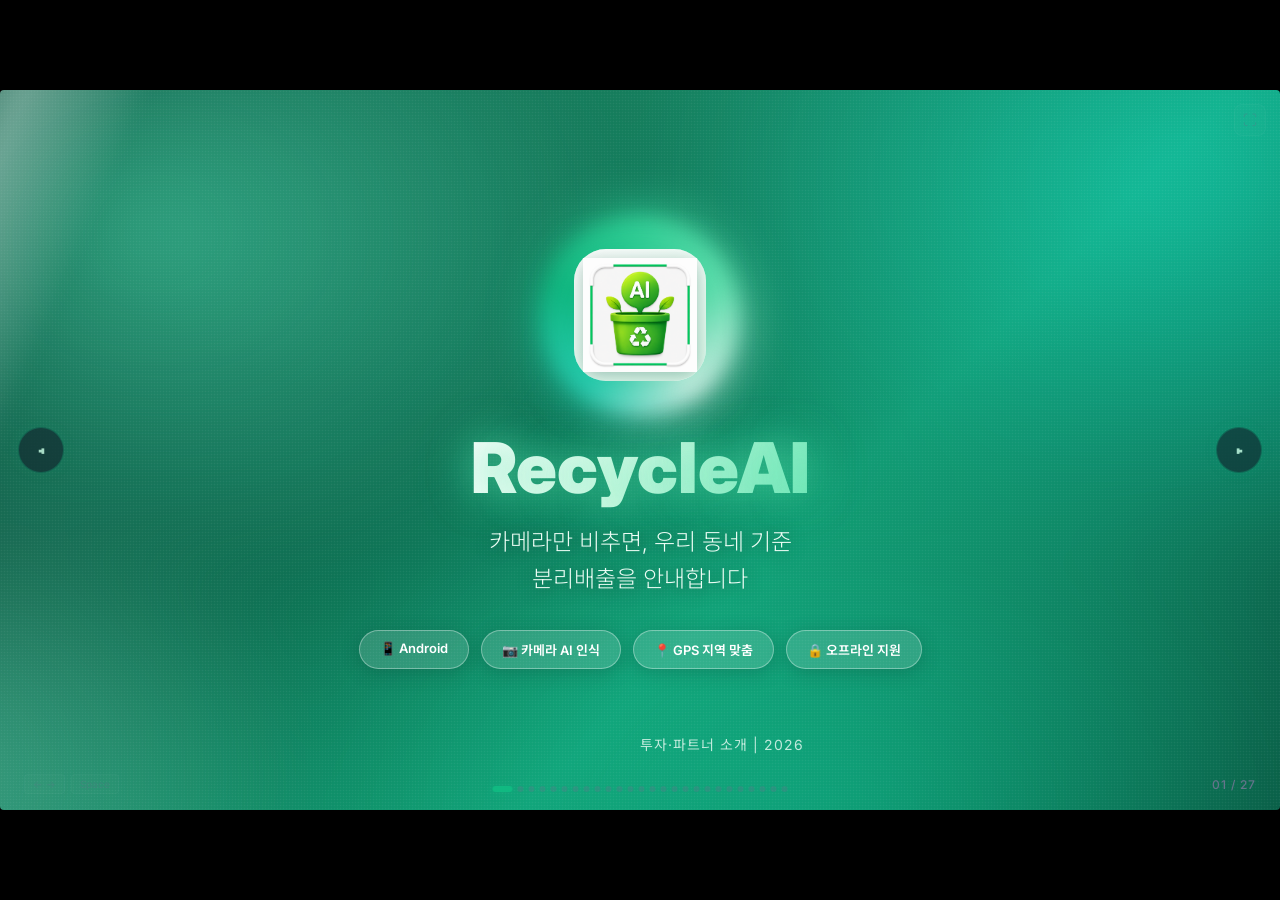
==== commit f17540cd: "[Feat] 지역 데이터 연동 기능 개선 및 프레젠테이션/광고 가이드 문서 추가" ====
--- a/docs/presentation/web/index.html
+++ b/docs/presentation/web/index.html
@@ -1,2296 +1,3483 @@
 <!DOCTYPE html>
 <html lang="ko">
+
 <head>
-<meta charset="UTF-8">
-<meta name="viewport" content="width=device-width, initial-scale=1.0">
-<title>RecycleAI — 투자자 피치덱 2026</title>
-<meta name="description" content="RecycleAI: 카메라만 비추면 우리 동네 기준 분리배출을 안내하는 AI 앱. 투자·파트너 소개.">
-<link rel="preconnect" href="https://fonts.googleapis.com">
-<link rel="preconnect" href="https://fonts.gstatic.com" crossorigin>
-<link href="https://fonts.googleapis.com/css2?family=Inter:wght@300;400;500;600;700;800;900&family=Noto+Sans+KR:wght@300;400;500;600;700;800;900&display=swap" rel="stylesheet">
-<style>
-/* ─────────────────────────────────────────────
+  <meta charset="UTF-8">
+  <meta name="viewport" content="width=device-width, initial-scale=1.0">
+  <title>RecycleAI — 투자자 피치덱 2026</title>
+  <meta name="description" content="RecycleAI: 카메라만 비추면 우리 동네 기준 분리배출을 안내하는 AI 앱. 투자·파트너 소개.">
+  <link rel="preconnect" href="https://fonts.googleapis.com">
+  <link rel="preconnect" href="https://fonts.gstatic.com" crossorigin>
+  <link
+    href="https://fonts.googleapis.com/css2?family=Inter:wght@300;400;500;600;700;800;900&family=Noto+Sans+KR:wght@300;400;500;600;700;800;900&display=swap"
+    rel="stylesheet">
+  <style>
+    /* ─────────────────────────────────────────────
    디자인 토큰
    ───────────────────────────────────────────── */
-:root {
-  --green: #2D5A27;
-  --green-light: #10B981;
-  --green-glow: #34D399;
-  --green-dark: #1a3d18;
-  --dark-bg: #0B1120;
-  --dark-surface: #111827;
-  --dark-card: rgba(255,255,255,0.04);
-  --dark-card-hover: rgba(255,255,255,0.08);
-  --glass-border: rgba(255,255,255,0.08);
-  --glass-border-hover: rgba(16,185,129,0.3);
-  --text-primary: #F1F5F9;
-  --text-secondary: #94A3B8;
-  --text-muted: #64748B;
-  --accent-blue: #3B82F6;
-  --accent-purple: #8B5CF6;
-  --accent-amber: #F59E0B;
-  --accent-rose: #F43F5E;
-  --gradient-green: linear-gradient(135deg, #2D5A27, #10B981);
-  --gradient-hero: linear-gradient(135deg, #0B1120 0%, #1a2a1a 50%, #0B1120 100%);
-  --font-sans: 'Inter', 'Noto Sans KR', sans-serif;
-  --radius: 16px;
-  --radius-sm: 8px;
-  --radius-lg: 24px;
-  --transition: all 0.4s cubic-bezier(0.4, 0, 0.2, 1);
-  --shadow-glow: 0 0 40px rgba(16,185,129,0.15);
-  --shadow-card: 0 4px 30px rgba(0,0,0,0.3);
-}
-
-/* ─────────────────────────────────────────────
+    :root {
+      --green: #2D5A27;
+      --green-light: #10B981;
+      --green-glow: #34D399;
+      --green-dark: #1a3d18;
+      --dark-bg: #0B1120;
+      --dark-surface: #111827;
+      --dark-card: rgba(255, 255, 255, 0.04);
+      --dark-card-hover: rgba(255, 255, 255, 0.08);
+      --glass-border: rgba(255, 255, 255, 0.08);
+      --glass-border-hover: rgba(16, 185, 129, 0.3);
+      --text-primary: #F1F5F9;
+      --text-secondary: #94A3B8;
+      --text-muted: #64748B;
+      --accent-blue: #3B82F6;
+      --accent-purple: #8B5CF6;
+      --accent-amber: #F59E0B;
+      --accent-rose: #F43F5E;
+      --gradient-green: linear-gradient(135deg, #2D5A27, #10B981);
+      --gradient-hero: linear-gradient(135deg, #0B1120 0%, #1a2a1a 50%, #0B1120 100%);
+      --font-sans: 'Inter', 'Noto Sans KR', sans-serif;
+      --radius: 16px;
+      --radius-sm: 8px;
+      --radius-lg: 24px;
+      --transition: all 0.4s cubic-bezier(0.4, 0, 0.2, 1);
+      --shadow-glow: 0 0 40px rgba(16, 185, 129, 0.15);
+      --shadow-card: 0 4px 30px rgba(0, 0, 0, 0.3);
+    }
+
+    /* ─────────────────────────────────────────────
    리셋 & 기본
    ───────────────────────────────────────────── */
-*, *::before, *::after { margin: 0; padding: 0; box-sizing: border-box; }
-
-html, body {
-  width: 100%; height: 100%;
-  overflow: hidden;
-  background: #000;
-  color: var(--text-primary);
-  font-family: var(--font-sans);
-  -webkit-font-smoothing: antialiased;
-  display: flex;
-  align-items: center;
-  justify-content: center;
-}
-
-/* ─────────────────────────────────────────────
+    *,
+    *::before,
+    *::after {
+      margin: 0;
+      padding: 0;
+      box-sizing: border-box;
+    }
+
+    html,
+    body {
+      width: 100%;
+      height: 100%;
+      overflow: hidden;
+      background: #000;
+      color: var(--text-primary);
+      font-family: var(--font-sans);
+      -webkit-font-smoothing: antialiased;
+      display: flex;
+      align-items: center;
+      justify-content: center;
+    }
+
+    /* ─────────────────────────────────────────────
    프레젠테이션 컨테이너 — PPT 16:9 고정 비율
    ───────────────────────────────────────────── */
-#presentation {
-  width: 1280px;
-  height: 720px;
-  position: relative;
-  overflow: hidden;
-  transform-origin: center center;
-  border-radius: 4px;
-  box-shadow: 0 0 80px rgba(0,0,0,0.6);
-}
-
-.slide {
-  position: absolute;
-  top: 0; left: 0;
-  width: 1280px; height: 720px;
-  display: flex;
-  flex-direction: column;
-  justify-content: center;
-  align-items: center;
-  padding: 48px 64px;
-  opacity: 0;
-  transform: scale(0.95);
-  filter: blur(8px);
-  transition: opacity 0.7s cubic-bezier(0.4,0,0.2,1),
-              transform 0.7s cubic-bezier(0.4,0,0.2,1),
-              filter 0.7s cubic-bezier(0.4,0,0.2,1);
-  pointer-events: none;
-  z-index: 0;
-  background: var(--dark-bg);
-}
-
-.slide.active {
-  opacity: 1;
-  transform: scale(1);
-  filter: blur(0);
-  pointer-events: auto;
-  z-index: 10;
-}
-
-.slide.prev {
-  transform: scale(1.05) translateX(-5%);
-  opacity: 0;
-  filter: blur(12px);
-}
-
-.slide.next {
-  transform: scale(0.9) translateX(5%);
-  opacity: 0;
-  filter: blur(12px);
-}
-
-/* ─────────────────────────────────────────────
+    #presentation {
+      width: 1280px;
+      height: 720px;
+      position: relative;
+      overflow: hidden;
+      transform-origin: center center;
+      border-radius: 4px;
+      box-shadow: 0 0 80px rgba(0, 0, 0, 0.6);
+    }
+
+    .slide {
+      position: absolute;
+      top: 0;
+      left: 0;
+      width: 1280px;
+      height: 720px;
+      display: flex;
+      flex-direction: column;
+      justify-content: center;
+      align-items: center;
+      padding: 48px 64px;
+      opacity: 0;
+      transform: scale(0.95);
+      filter: blur(8px);
+      transition: opacity 0.7s cubic-bezier(0.4, 0, 0.2, 1),
+        transform 0.7s cubic-bezier(0.4, 0, 0.2, 1),
+        filter 0.7s cubic-bezier(0.4, 0, 0.2, 1);
+      pointer-events: none;
+      z-index: 0;
+      background: var(--dark-bg);
+    }
+
+    .slide.active {
+      opacity: 1;
+      transform: scale(1);
+      filter: blur(0);
+      pointer-events: auto;
+      z-index: 10;
+    }
+
+    .slide.prev {
+      transform: scale(1.05) translateX(-5%);
+      opacity: 0;
+      filter: blur(12px);
+    }
+
+    .slide.next {
+      transform: scale(0.9) translateX(5%);
+      opacity: 0;
+      filter: blur(12px);
+    }
+
+    /* ─────────────────────────────────────────────
    네비게이션 UI
    ───────────────────────────────────────────── */
-#progress-bar {
-  position: absolute; top: 0; left: 0;
-  height: 3px;
-  background: var(--gradient-green);
-  z-index: 100;
-  transition: width 0.5s cubic-bezier(0.4,0,0.2,1);
-  box-shadow: 0 0 12px rgba(16,185,129,0.5);
-}
-
-#slide-counter {
-  position: absolute; bottom: 18px; right: 24px;
-  font-size: 12px; font-weight: 500;
-  color: var(--text-muted);
-  z-index: 100;
-  letter-spacing: 1px;
-}
-
-#nav-dots {
-  position: absolute; bottom: 18px; left: 50%;
-  transform: translateX(-50%);
-  display: flex; gap: 5px;
-  z-index: 100;
-}
-
-.nav-dot {
-  width: 6px; height: 6px;
-  border-radius: 50%;
-  background: var(--text-muted);
-  opacity: 0.3;
-  cursor: pointer;
-  transition: var(--transition);
-}
-
-.nav-dot.active {
-  background: var(--green-light);
-  opacity: 1;
-  width: 20px;
-  border-radius: 3px;
-  box-shadow: 0 0 10px rgba(16,185,129,0.4);
-}
-
-.nav-dot:hover { opacity: 0.7; }
-
-/* 네비게이션 화살표 */
-.nav-arrow {
-  position: absolute; top: 50%;
-  transform: translateY(-50%);
-  width: 40px; height: 40px;
-  border: 1px solid var(--glass-border);
-  background: var(--dark-card);
-  backdrop-filter: blur(12px);
-  border-radius: 50%;
-  display: flex; align-items: center; justify-content: center;
-  color: var(--text-secondary);
-  font-size: 18px;
-  cursor: pointer;
-  z-index: 100;
-  transition: var(--transition);
-  opacity: 0.5;
-}
-
-.nav-arrow:hover {
-  opacity: 1;
-  border-color: var(--glass-border-hover);
-  color: var(--green-light);
-  box-shadow: var(--shadow-glow);
-}
-
-#nav-prev { left: 12px; }
-#nav-next { right: 12px; }
-
-/* ─────────────────────────────────────────────
+    #progress-bar {
+      position: absolute;
+      top: 0;
+      left: 0;
+      height: 3px;
+      background: var(--gradient-green);
+      z-index: 100;
+      transition: width 0.5s cubic-bezier(0.4, 0, 0.2, 1);
+      box-shadow: 0 0 12px rgba(16, 185, 129, 0.5);
+    }
+
+    #slide-counter {
+      position: absolute;
+      bottom: 18px;
+      right: 24px;
+      font-size: 12px;
+      font-weight: 500;
+      color: var(--text-muted);
+      z-index: 100;
+      letter-spacing: 1px;
+    }
+
+    #nav-dots {
+      position: absolute;
+      bottom: 18px;
+      left: 50%;
+      transform: translateX(-50%);
+      display: flex;
+      gap: 5px;
+      z-index: 100;
+    }
+
+    .nav-dot {
+      width: 6px;
+      height: 6px;
+      border-radius: 50%;
+      background: var(--text-muted);
+      opacity: 0.3;
+      cursor: pointer;
+      transition: var(--transition);
+    }
+
+    .nav-dot.active {
+      background: var(--green-light);
+      opacity: 1;
+      width: 20px;
+      border-radius: 3px;
+      box-shadow: 0 0 10px rgba(16, 185, 129, 0.4);
+    }
+
+    .nav-dot:hover {
+      opacity: 0.7;
+    }
+
+    /* 네비게이션 화살표 */
+    .nav-arrow {
+      position: absolute;
+      top: 50%;
+      transform: translateY(-50%);
+      width: 46px;
+      height: 46px;
+      border: 1px solid rgba(16, 185, 129, 0.32);
+      background: rgba(17, 24, 39, 0.72);
+      backdrop-filter: blur(12px);
+      border-radius: 50%;
+      display: flex;
+      align-items: center;
+      justify-content: center;
+      color: #D1FAE5;
+      font-size: 22px;
+      cursor: pointer;
+      z-index: 100;
+      transition: var(--transition);
+      opacity: 0.78;
+      box-shadow: 0 0 16px rgba(16, 185, 129, 0.12);
+    }
+
+    .nav-arrow:hover {
+      opacity: 1;
+      border-color: var(--glass-border-hover);
+      color: var(--green-light);
+      box-shadow: 0 0 26px rgba(16, 185, 129, 0.22);
+    }
+
+    #nav-prev {
+      left: 18px;
+    }
+
+    #nav-next {
+      right: 18px;
+    }
+
+    /* ─────────────────────────────────────────────
    슬라이드 공통 컴포넌트
    ───────────────────────────────────────────── */
-.slide-badge {
-  display: inline-flex; align-items: center; gap: 6px;
-  padding: 6px 16px;
-  font-size: 12px; font-weight: 600;
-  letter-spacing: 2px; text-transform: uppercase;
-  color: var(--green-light);
-  border: 1px solid rgba(16,185,129,0.25);
-  border-radius: 100px;
-  background: rgba(16,185,129,0.08);
-  margin-bottom: 20px;
-}
-
-.slide-title {
-  font-size: 48px;
-  font-weight: 800;
-  line-height: 1.15;
-  margin-bottom: 16px;
-  background: linear-gradient(135deg, #F1F5F9, #CBD5E1);
-  -webkit-background-clip: text;
-  -webkit-text-fill-color: transparent;
-  background-clip: text;
-}
-
-.slide-title .accent {
-  background: var(--gradient-green);
-  -webkit-background-clip: text;
-  -webkit-text-fill-color: transparent;
-  background-clip: text;
-}
-
-.slide-subtitle {
-  font-size: 20px;
-  color: var(--text-secondary);
-  line-height: 1.6;
-  max-width: 800px;
-  font-weight: 300;
-}
-
-.slide-header {
-  width: 100%;
-  margin-bottom: 40px;
-}
-
-.slide-header .badge-line {
-  display: flex;
-  align-items: center;
-  gap: 12px;
-  margin-bottom: 12px;
-}
-
-.slide-header .number {
-  font-size: 14px;
-  font-weight: 700;
-  color: var(--green-light);
-  min-width: 28px;
-  height: 28px;
-  border-radius: 8px;
-  background: rgba(16,185,129,0.12);
-  display: flex;
-  align-items: center;
-  justify-content: center;
-}
-
-.slide-header h2 {
-  font-size: 36px;
-  font-weight: 800;
-  color: var(--text-primary);
-  line-height: 1.2;
-}
-
-.slide-header .sub {
-  font-size: 16px;
-  color: var(--text-secondary);
-  margin-top: 6px;
-  font-weight: 300;
-}
-
-/* 글래스 카드 */
-.glass-card {
-  background: var(--dark-card);
-  border: 1px solid var(--glass-border);
-  border-radius: var(--radius);
-  padding: 28px;
-  backdrop-filter: blur(20px);
-  transition: var(--transition);
-}
-
-.glass-card:hover {
-  background: var(--dark-card-hover);
-  border-color: var(--glass-border-hover);
-  box-shadow: var(--shadow-glow);
-  transform: translateY(-4px);
-}
-
-/* 불릿 아이템 */
-.bullet-list { list-style: none; width: 100%; }
-
-.bullet-item {
-  display: flex; align-items: flex-start; gap: 16px;
-  padding: 16px 0;
-  border-bottom: 1px solid rgba(255,255,255,0.04);
-  opacity: 0;
-  transform: translateX(-20px);
-}
-
-.slide.active .bullet-item {
-  animation: slideInLeft 0.5s cubic-bezier(0.4,0,0.2,1) forwards;
-}
-
-.bullet-item .icon-box {
-  min-width: 40px; height: 40px;
-  border-radius: 10px;
-  background: rgba(16,185,129,0.1);
-  display: flex; align-items: center; justify-content: center;
-  font-size: 18px;
-  flex-shrink: 0;
-}
-
-.bullet-item .text {
-  font-size: 17px;
-  line-height: 1.6;
-  color: var(--text-secondary);
-}
-
-.bullet-item .text strong {
-  color: var(--text-primary);
-  font-weight: 600;
-}
-
-/* 테이블 */
-.data-table {
-  width: 100%;
-  border-collapse: separate;
-  border-spacing: 0;
-  border-radius: var(--radius);
-  overflow: hidden;
-}
-
-.data-table thead th {
-  background: var(--green);
-  color: white;
-  padding: 14px 20px;
-  font-size: 14px;
-  font-weight: 600;
-  text-align: left;
-  letter-spacing: 0.5px;
-}
-
-.data-table tbody td {
-  padding: 14px 20px;
-  font-size: 14px;
-  color: var(--text-secondary);
-  border-bottom: 1px solid rgba(255,255,255,0.04);
-  background: var(--dark-card);
-}
-
-.data-table tbody tr:nth-child(even) td {
-  background: rgba(255,255,255,0.02);
-}
-
-.data-table tbody tr {
-  opacity: 0;
-  transform: translateY(10px);
-}
-
-.slide.active .data-table tbody tr {
-  animation: fadeInUp 0.4s cubic-bezier(0.4,0,0.2,1) forwards;
-}
-
-/* 비교 테이블 강조 */
-.data-table .highlight {
-  color: var(--green-light);
-  font-weight: 600;
-}
-
-.data-table .check {
-  color: var(--green-light);
-  font-weight: 700;
-  font-size: 16px;
-}
-
-/* 카드 그리드 */
-.card-grid {
-  display: grid;
-  gap: 20px;
-  width: 100%;
-}
-
-.card-grid.cols-2 { grid-template-columns: repeat(2, 1fr); }
-.card-grid.cols-3 { grid-template-columns: repeat(3, 1fr); }
-.card-grid.cols-4 { grid-template-columns: repeat(4, 1fr); }
-.card-grid.cols-5 { grid-template-columns: repeat(5, 1fr); }
-
-/* 이미지 비교 레이아웃 */
-.compare-layout {
-  display: grid;
-  grid-template-columns: 1fr 1fr;
-  gap: 32px;
-  width: 100%;
-}
-
-.compare-panel {
-  border-radius: var(--radius);
-  overflow: hidden;
-  border: 1px solid var(--glass-border);
-  background: var(--dark-card);
-}
-
-.compare-panel .panel-header {
-  padding: 16px 24px;
-  font-size: 14px;
-  font-weight: 600;
-  color: var(--text-muted);
-  letter-spacing: 1px;
-  text-transform: uppercase;
-  border-bottom: 1px solid var(--glass-border);
-}
-
-.compare-panel .panel-header.green {
-  color: var(--green-light);
-  background: rgba(16,185,129,0.06);
-}
-
-.compare-panel .panel-body {
-  padding: 20px;
-  display: flex;
-  align-items: center;
-  justify-content: center;
-  min-height: 320px;
-}
-
-.compare-panel img {
-  max-width: 100%;
-  max-height: 340px;
-  border-radius: var(--radius-sm);
-  object-fit: contain;
-}
-
-.compare-panel .placeholder {
-  width: 100%;
-  min-height: 300px;
-  border: 2px dashed rgba(16,185,129,0.3);
-  border-radius: var(--radius);
-  display: flex;
-  flex-direction: column;
-  align-items: center;
-  justify-content: center;
-  gap: 12px;
-  color: var(--text-muted);
-  font-size: 14px;
-  background: rgba(16,185,129,0.03);
-}
-
-.compare-panel .placeholder .ph-icon {
-  font-size: 40px;
-  opacity: 0.4;
-}
-
-/* 타임라인 */
-.timeline {
-  position: relative;
-  width: 100%;
-  padding-left: 40px;
-}
-
-.timeline::before {
-  content: '';
-  position: absolute;
-  left: 15px; top: 0; bottom: 0;
-  width: 2px;
-  background: linear-gradient(180deg, var(--green-light), var(--green-dark));
-}
-
-.timeline-item {
-  position: relative;
-  padding: 0 0 32px 32px;
-  opacity: 0;
-  transform: translateX(-20px);
-}
-
-.slide.active .timeline-item {
-  animation: slideInLeft 0.5s cubic-bezier(0.4,0,0.2,1) forwards;
-}
-
-.timeline-item::before {
-  content: '';
-  position: absolute;
-  left: -33px; top: 4px;
-  width: 12px; height: 12px;
-  border-radius: 50%;
-  background: var(--green-light);
-  box-shadow: 0 0 12px rgba(16,185,129,0.5);
-}
-
-.timeline-item h4 {
-  font-size: 18px;
-  font-weight: 700;
-  color: var(--text-primary);
-  margin-bottom: 6px;
-}
-
-.timeline-item p {
-  font-size: 15px;
-  color: var(--text-secondary);
-  line-height: 1.5;
-}
-
-/* 스텝 플로우 */
-.step-flow {
-  display: flex;
-  align-items: center;
-  gap: 16px;
-  width: 100%;
-  justify-content: center;
-}
-
-.step-card {
-  flex: 1;
-  max-width: 260px;
-  text-align: center;
-  padding: 28px 20px;
-  border-radius: var(--radius);
-  background: var(--dark-card);
-  border: 1px solid var(--glass-border);
-  opacity: 0;
-  transform: translateY(30px);
-  transition: var(--transition);
-}
-
-.step-card:hover {
-  border-color: var(--glass-border-hover);
-  box-shadow: var(--shadow-glow);
-  transform: translateY(-4px) !important;
-}
-
-.slide.active .step-card {
-  animation: fadeInUp 0.6s cubic-bezier(0.4,0,0.2,1) forwards;
-}
-
-.step-card .step-num {
-  width: 44px; height: 44px;
-  border-radius: 12px;
-  background: var(--gradient-green);
-  color: white;
-  font-size: 18px;
-  font-weight: 800;
-  display: flex; align-items: center; justify-content: center;
-  margin: 0 auto 16px;
-}
-
-.step-card h4 {
-  font-size: 16px;
-  font-weight: 700;
-  color: var(--text-primary);
-  margin-bottom: 8px;
-}
-
-.step-card p {
-  font-size: 13px;
-  color: var(--text-secondary);
-  line-height: 1.5;
-}
-
-.step-arrow {
-  font-size: 24px;
-  color: var(--green-light);
-  opacity: 0.4;
-  flex-shrink: 0;
-}
-
-/* 비디오 플레이스홀더 (스마트폰 프레임) */
-.phone-frame {
-  width: 220px;
-  height: 440px;
-  border: 3px solid rgba(255,255,255,0.15);
-  border-radius: 36px;
-  background: var(--dark-surface);
-  position: relative;
-  overflow: hidden;
-  box-shadow: 0 0 40px rgba(0,0,0,0.5), inset 0 0 30px rgba(0,0,0,0.2);
-  flex-shrink: 0;
-}
-
-.phone-frame::before {
-  content: '';
-  position: absolute;
-  top: 8px; left: 50%;
-  transform: translateX(-50%);
-  width: 60px; height: 6px;
-  background: rgba(255,255,255,0.1);
-  border-radius: 3px;
-}
-
-.phone-frame .phone-screen {
-  position: absolute;
-  top: 20px; left: 8px; right: 8px; bottom: 20px;
-  border-radius: 24px;
-  overflow: hidden;
-  background: #000;
-  display: flex;
-  flex-direction: column;
-  align-items: center;
-  justify-content: center;
-  gap: 12px;
-}
-
-.phone-frame .phone-screen video {
-  width: 100%;
-  height: 100%;
-  object-fit: cover;
-}
-
-.phone-frame .phone-screen .video-placeholder {
-  color: var(--text-muted);
-  font-size: 13px;
-  text-align: center;
-  padding: 20px;
-}
-
-.phone-frame .phone-screen .video-placeholder .play-icon {
-  font-size: 48px;
-  opacity: 0.3;
-  margin-bottom: 8px;
-}
-
-/* 프로그레스 스텝 */
-.progress-steps {
-  display: flex;
-  gap: 20px;
-  width: 100%;
-}
-
-.progress-step {
-  flex: 1;
-  background: var(--dark-card);
-  border: 1px solid var(--glass-border);
-  border-radius: var(--radius);
-  padding: 24px;
-  text-align: center;
-  position: relative;
-  overflow: hidden;
-}
-
-.progress-step::after {
-  content: '';
-  position: absolute;
-  bottom: 0; left: 0;
-  height: 3px;
-  background: var(--gradient-green);
-  transition: width 1s ease;
-  width: 0;
-}
-
-.slide.active .progress-step.done::after { width: 100%; }
-.slide.active .progress-step.doing::after { width: 60%; }
-.slide.active .progress-step.todo::after { width: 0; }
-
-.progress-step .label {
-  font-size: 12px;
-  color: var(--text-muted);
-  text-transform: uppercase;
-  letter-spacing: 1px;
-  margin-bottom: 8px;
-}
-
-.progress-step .value {
-  font-size: 20px;
-  font-weight: 700;
-  color: var(--text-primary);
-}
-
-.progress-step.done .value { color: var(--green-light); }
-
-/* 체크리스트 */
-.checklist { list-style: none; width: 100%; }
-
-.checklist li {
-  display: flex; align-items: center; gap: 14px;
-  padding: 14px 20px;
-  border-radius: var(--radius-sm);
-  margin-bottom: 8px;
-  background: var(--dark-card);
-  border: 1px solid var(--glass-border);
-  font-size: 16px;
-  color: var(--text-secondary);
-  opacity: 0;
-  transform: translateX(-20px);
-}
-
-.slide.active .checklist li {
-  animation: slideInLeft 0.4s cubic-bezier(0.4,0,0.2,1) forwards;
-}
-
-.checklist .check-icon {
-  width: 24px; height: 24px;
-  border-radius: 6px;
-  background: rgba(16,185,129,0.15);
-  color: var(--green-light);
-  display: flex; align-items: center; justify-content: center;
-  font-size: 14px;
-  font-weight: 700;
-  flex-shrink: 0;
-}
-
-/* ─────────────────────────────────────────────
+    .slide-badge {
+      display: inline-flex;
+      align-items: center;
+      gap: 6px;
+      padding: 6px 16px;
+      font-size: 12px;
+      font-weight: 600;
+      letter-spacing: 2px;
+      text-transform: uppercase;
+      color: var(--green-light);
+      border: 1px solid rgba(16, 185, 129, 0.25);
+      border-radius: 100px;
+      background: rgba(16, 185, 129, 0.08);
+      margin-bottom: 20px;
+    }
+
+    .slide-title {
+      font-size: 48px;
+      font-weight: 800;
+      line-height: 1.15;
+      margin-bottom: 16px;
+      background: linear-gradient(135deg, #F1F5F9, #CBD5E1);
+      -webkit-background-clip: text;
+      -webkit-text-fill-color: transparent;
+      background-clip: text;
+    }
+
+    .slide-title .accent {
+      background: var(--gradient-green);
+      -webkit-background-clip: text;
+      -webkit-text-fill-color: transparent;
+      background-clip: text;
+    }
+
+    .slide-subtitle {
+      font-size: 20px;
+      color: var(--text-secondary);
+      line-height: 1.6;
+      max-width: 800px;
+      font-weight: 300;
+    }
+
+    .slide-header {
+      width: 100%;
+      margin-bottom: 40px;
+    }
+
+    .slide-header .badge-line {
+      display: flex;
+      align-items: center;
+      gap: 12px;
+      margin-bottom: 12px;
+    }
+
+    .slide-header .number {
+      font-size: 14px;
+      font-weight: 700;
+      color: var(--green-light);
+      min-width: 28px;
+      height: 28px;
+      border-radius: 8px;
+      background: rgba(16, 185, 129, 0.12);
+      display: flex;
+      align-items: center;
+      justify-content: center;
+    }
+
+    .slide-header h2 {
+      font-size: 36px;
+      font-weight: 800;
+      color: var(--text-primary);
+      line-height: 1.2;
+    }
+
+    .slide-header .sub {
+      font-size: 16px;
+      color: var(--text-secondary);
+      margin-top: 6px;
+      font-weight: 300;
+    }
+
+    /* 글래스 카드 */
+    .glass-card {
+      background: var(--dark-card);
+      border: 1px solid var(--glass-border);
+      border-radius: var(--radius);
+      padding: 28px;
+      backdrop-filter: blur(20px);
+      transition: var(--transition);
+    }
+
+    .glass-card:hover {
+      background: var(--dark-card-hover);
+      border-color: var(--glass-border-hover);
+      box-shadow: var(--shadow-glow);
+      transform: translateY(-4px);
+    }
+
+    /* 불릿 아이템 */
+    .bullet-list {
+      list-style: none;
+      width: 100%;
+    }
+
+    .bullet-item {
+      display: flex;
+      align-items: flex-start;
+      gap: 16px;
+      padding: 16px 0;
+      border-bottom: 1px solid rgba(255, 255, 255, 0.04);
+      opacity: 0;
+      transform: translateX(-20px);
+    }
+
+    .slide.active .bullet-item {
+      animation: slideInLeft 0.5s cubic-bezier(0.4, 0, 0.2, 1) forwards;
+    }
+
+    .bullet-item .icon-box {
+      min-width: 40px;
+      height: 40px;
+      border-radius: 10px;
+      background: rgba(16, 185, 129, 0.1);
+      display: flex;
+      align-items: center;
+      justify-content: center;
+      font-size: 18px;
+      flex-shrink: 0;
+    }
+
+    .bullet-item .text {
+      font-size: 17px;
+      line-height: 1.6;
+      color: var(--text-secondary);
+    }
+
+    .bullet-item .text strong {
+      color: var(--text-primary);
+      font-weight: 600;
+    }
+
+    /* 테이블 */
+    .data-table {
+      width: 100%;
+      border-collapse: separate;
+      border-spacing: 0;
+      border-radius: var(--radius);
+      overflow: hidden;
+    }
+
+    .data-table thead th {
+      background: var(--green);
+      color: white;
+      padding: 14px 20px;
+      font-size: 14px;
+      font-weight: 600;
+      text-align: left;
+      letter-spacing: 0.5px;
+    }
+
+    .data-table tbody td {
+      padding: 14px 20px;
+      font-size: 14px;
+      color: var(--text-secondary);
+      border-bottom: 1px solid rgba(255, 255, 255, 0.04);
+      background: var(--dark-card);
+    }
+
+    .data-table tbody tr:nth-child(even) td {
+      background: rgba(255, 255, 255, 0.02);
+    }
+
+    .data-table tbody tr {
+      opacity: 0;
+      transform: translateY(10px);
+    }
+
+    .slide.active .data-table tbody tr {
+      animation: fadeInUp 0.4s cubic-bezier(0.4, 0, 0.2, 1) forwards;
+    }
+
+    /* 비교 테이블 강조 */
+    .data-table .highlight {
+      color: var(--green-light);
+      font-weight: 600;
+    }
+
+    .data-table .check {
+      color: var(--green-light);
+      font-weight: 700;
+      font-size: 16px;
+    }
+
+    /* 카드 그리드 */
+    .card-grid {
+      display: grid;
+      gap: 20px;
+      width: 100%;
+    }
+
+    .card-grid.cols-2 {
+      grid-template-columns: repeat(2, 1fr);
+    }
+
+    .card-grid.cols-3 {
+      grid-template-columns: repeat(3, 1fr);
+    }
+
+    .card-grid.cols-4 {
+      grid-template-columns: repeat(4, 1fr);
+    }
+
+    .card-grid.cols-5 {
+      grid-template-columns: repeat(5, 1fr);
+    }
+
+    /* 이미지 비교 레이아웃 */
+    .compare-layout {
+      display: grid;
+      grid-template-columns: 1fr 1fr;
+      gap: 32px;
+      width: 100%;
+    }
+
+    .compare-panel {
+      border-radius: var(--radius);
+      overflow: hidden;
+      border: 1px solid var(--glass-border);
+      background: var(--dark-card);
+    }
+
+    .compare-panel .panel-header {
+      padding: 16px 24px;
+      font-size: 14px;
+      font-weight: 600;
+      color: var(--text-muted);
+      letter-spacing: 1px;
+      text-transform: uppercase;
+      border-bottom: 1px solid var(--glass-border);
+    }
+
+    .compare-panel .panel-header.green {
+      color: var(--green-light);
+      background: rgba(16, 185, 129, 0.06);
+    }
+
+    .compare-panel .panel-body {
+      padding: 20px;
+      display: flex;
+      align-items: center;
+      justify-content: center;
+      min-height: 320px;
+    }
+
+    .compare-panel img {
+      max-width: 100%;
+      max-height: 340px;
+      border-radius: var(--radius-sm);
+      object-fit: contain;
+    }
+
+    .compare-panel .placeholder {
+      width: 100%;
+      min-height: 300px;
+      border: 2px dashed rgba(16, 185, 129, 0.3);
+      border-radius: var(--radius);
+      display: flex;
+      flex-direction: column;
+      align-items: center;
+      justify-content: center;
+      gap: 12px;
+      color: var(--text-muted);
+      font-size: 14px;
+      background: rgba(16, 185, 129, 0.03);
+    }
+
+    .compare-panel .placeholder .ph-icon {
+      font-size: 40px;
+      opacity: 0.4;
+    }
+
+    /* 타임라인 */
+    .timeline {
+      position: relative;
+      width: 100%;
+      padding-left: 40px;
+    }
+
+    .timeline::before {
+      content: '';
+      position: absolute;
+      left: 15px;
+      top: 0;
+      bottom: 0;
+      width: 2px;
+      background: linear-gradient(180deg, var(--green-light), var(--green-dark));
+    }
+
+    .timeline-item {
+      position: relative;
+      padding: 0 0 32px 32px;
+      opacity: 0;
+      transform: translateX(-20px);
+    }
+
+    .slide.active .timeline-item {
+      animation: slideInLeft 0.5s cubic-bezier(0.4, 0, 0.2, 1) forwards;
+    }
+
+    .timeline-item::before {
+      content: '';
+      position: absolute;
+      left: -33px;
+      top: 4px;
+      width: 12px;
+      height: 12px;
+      border-radius: 50%;
+      background: var(--green-light);
+      box-shadow: 0 0 12px rgba(16, 185, 129, 0.5);
+    }
+
+    .timeline-item h4 {
+      font-size: 18px;
+      font-weight: 700;
+      color: var(--text-primary);
+      margin-bottom: 6px;
+    }
+
+    .timeline-item p {
+      font-size: 15px;
+      color: var(--text-secondary);
+      line-height: 1.5;
+    }
+
+    /* 스텝 플로우 */
+    .step-flow {
+      display: flex;
+      align-items: center;
+      gap: 16px;
+      width: 100%;
+      justify-content: center;
+    }
+
+    .step-card {
+      flex: 1;
+      max-width: 260px;
+      text-align: center;
+      padding: 28px 20px;
+      border-radius: var(--radius);
+      background: var(--dark-card);
+      border: 1px solid var(--glass-border);
+      opacity: 0;
+      transform: translateY(30px);
+      transition: var(--transition);
+    }
+
+    .step-card:hover {
+      border-color: var(--glass-border-hover);
+      box-shadow: var(--shadow-glow);
+      transform: translateY(-4px) !important;
+    }
+
+    .slide.active .step-card {
+      animation: fadeInUp 0.6s cubic-bezier(0.4, 0, 0.2, 1) forwards;
+    }
+
+    .step-card .step-num {
+      width: 44px;
+      height: 44px;
+      border-radius: 12px;
+      background: var(--gradient-green);
+      color: white;
+      font-size: 18px;
+      font-weight: 800;
+      display: flex;
+      align-items: center;
+      justify-content: center;
+      margin: 0 auto 16px;
+    }
+
+    .step-card h4 {
+      font-size: 16px;
+      font-weight: 700;
+      color: var(--text-primary);
+      margin-bottom: 8px;
+    }
+
+    .step-card p {
+      font-size: 13px;
+      color: var(--text-secondary);
+      line-height: 1.5;
+    }
+
+    .step-arrow {
+      font-size: 24px;
+      color: var(--green-light);
+      opacity: 0.4;
+      flex-shrink: 0;
+    }
+
+    .correction-grid {
+      display: grid;
+      grid-template-columns: 1fr 1fr;
+      gap: 22px;
+      width: 100%;
+    }
+
+    .correction-card {
+      min-height: 170px;
+      border-radius: var(--radius);
+      padding: 24px;
+      border: 1px solid rgba(245, 158, 11, 0.35);
+      background: rgba(245, 158, 11, 0.08);
+    }
+
+    .correction-card.fixed {
+      border-color: rgba(16, 185, 129, 0.35);
+      background: rgba(16, 185, 129, 0.08);
+    }
+
+    .correction-card h4 {
+      font-size: 19px;
+      color: var(--text-primary);
+      margin-bottom: 12px;
+    }
+
+    .correction-card p {
+      font-size: 15px;
+      color: var(--text-secondary);
+      line-height: 1.6;
+    }
+
+    .highlight-note {
+      margin-top: 22px;
+      width: 100%;
+      padding: 18px 22px;
+      border-radius: var(--radius);
+      border: 1px solid rgba(16, 185, 129, 0.35);
+      background: rgba(16, 185, 129, 0.1);
+      color: var(--green-light);
+      font-size: 16px;
+      line-height: 1.6;
+    }
+
+    .process-grid {
+      display: grid;
+      grid-template-columns: repeat(3, 1fr);
+      gap: 16px;
+      width: 100%;
+      position: relative;
+    }
+
+    .process-card {
+      border-radius: var(--radius);
+      padding: 20px;
+      background: var(--dark-card);
+      border: 1px solid var(--glass-border);
+      min-height: 142px;
+      opacity: 0;
+      transform: translateY(20px);
+      position: relative;
+      z-index: 1;
+    }
+
+    .slide.active .process-card {
+      animation: fadeInUp 0.5s cubic-bezier(0.4, 0, 0.2, 1) forwards;
+    }
+
+    .process-card .pc-icon {
+      width: 42px;
+      height: 42px;
+      border-radius: 12px;
+      background: rgba(16, 185, 129, 0.13);
+      display: flex;
+      align-items: center;
+      justify-content: center;
+      font-size: 22px;
+      margin-bottom: 12px;
+    }
+
+    .process-card h4 {
+      font-size: 16px;
+      color: var(--text-primary);
+      margin-bottom: 8px;
+    }
+
+    .process-card p {
+      font-size: 13px;
+      color: var(--text-secondary);
+      line-height: 1.55;
+    }
+
+    .process-link {
+      position: absolute;
+      z-index: 2;
+      width: 28px;
+      height: 28px;
+      border-radius: 999px;
+      background: rgba(16, 185, 129, 0.16);
+      border: 1px solid rgba(16, 185, 129, 0.45);
+      color: var(--green-light);
+      display: flex;
+      align-items: center;
+      justify-content: center;
+      font-size: 15px;
+      font-weight: 800;
+      box-shadow: 0 0 14px rgba(16, 185, 129, 0.22);
+    }
+
+    .process-link.l1 {
+      left: 31.6%;
+      top: 26%;
+    }
+
+    .process-link.l2 {
+      left: 65%;
+      top: 26%;
+    }
+
+    .process-link.l3 {
+      left: 65%;
+      top: 76%;
+    }
+
+    .process-link.l4 {
+      left: 31.6%;
+      top: 76%;
+    }
+
+    .process-link.down {
+      right: 14.6%;
+      top: 48%;
+    }
+
+    /* 비디오 플레이스홀더 (스마트폰 프레임) */
+    .phone-frame {
+      width: 220px;
+      height: 440px;
+      border: 3px solid rgba(255, 255, 255, 0.15);
+      border-radius: 36px;
+      background: var(--dark-surface);
+      position: relative;
+      overflow: hidden;
+      box-shadow: 0 0 40px rgba(0, 0, 0, 0.5), inset 0 0 30px rgba(0, 0, 0, 0.2);
+      flex-shrink: 0;
+    }
+
+    .phone-frame::before {
+      content: '';
+      position: absolute;
+      top: 8px;
+      left: 50%;
+      transform: translateX(-50%);
+      width: 60px;
+      height: 6px;
+      background: rgba(255, 255, 255, 0.1);
+      border-radius: 3px;
+    }
+
+    .phone-frame .phone-screen {
+      position: absolute;
+      top: 20px;
+      left: 8px;
+      right: 8px;
+      bottom: 20px;
+      border-radius: 24px;
+      overflow: hidden;
+      background: #000;
+      display: flex;
+      flex-direction: column;
+      align-items: center;
+      justify-content: center;
+      gap: 12px;
+    }
+
+    .phone-frame .phone-screen video {
+      width: 100%;
+      height: 100%;
+      object-fit: contain;
+      background: #000;
+    }
+
+    /* 영상 컨트롤 「전체화면」 — 모니터 밖으로 나가지 않게 맞춤 */
+    .phone-frame .phone-screen video:fullscreen,
+    .demo-video-panel video:fullscreen,
+    video.demo-video-fullscreen:fullscreen {
+      object-fit: contain !important;
+      width: 100% !important;
+      height: 100% !important;
+      max-width: 100vw !important;
+      max-height: 100vh !important;
+      margin: auto;
+      background: #000 !important;
+      box-sizing: border-box;
+    }
+
+    .phone-frame .phone-screen video::-webkit-full-screen,
+    .demo-video-panel video::-webkit-full-screen {
+      object-fit: contain !important;
+      width: 100% !important;
+      height: 100% !important;
+      max-width: 100% !important;
+      max-height: 100% !important;
+      background: #000 !important;
+    }
+
+    .phone-frame .phone-screen .video-placeholder {
+      color: var(--text-muted);
+      font-size: 13px;
+      text-align: center;
+      padding: 20px;
+    }
+
+    .phone-frame .phone-screen .video-placeholder .play-icon {
+      font-size: 48px;
+      opacity: 0.3;
+      margin-bottom: 8px;
+    }
+
+    .phone-column {
+      display: flex;
+      flex-direction: column;
+      align-items: center;
+      flex-shrink: 0;
+    }
+
+    .video-fullscreen-btn {
+      margin-top: 12px;
+      padding: 8px 18px;
+      border: 1px solid var(--green-light);
+      border-radius: 999px;
+      background: rgba(16, 185, 129, 0.15);
+      color: var(--green-light);
+      font-size: 13px;
+      font-weight: 600;
+      cursor: pointer;
+      transition: background 0.2s ease, transform 0.15s ease;
+      font-family: inherit;
+    }
+
+    .video-fullscreen-btn:hover {
+      background: rgba(16, 185, 129, 0.28);
+      transform: translateY(-1px);
+    }
+
+    .video-fullscreen-btn:active {
+      transform: translateY(0);
+    }
+
+    /* 슬라이드 12 — 시연 영상 */
+    .demo-video-panel {
+      flex: 1;
+      display: flex;
+      align-items: center;
+      justify-content: center;
+      width: 100%;
+      min-height: 0;
+      padding: 8px 0 16px;
+    }
+
+    .demo-video-panel video {
+      width: 100%;
+      max-width: 1100px;
+      max-height: calc(100vh - 220px);
+      border-radius: 20px;
+      box-shadow: 0 24px 60px rgba(15, 23, 42, 0.18);
+      background: #000;
+      object-fit: contain;
+    }
+
+    .demo-video-panel .video-missing {
+      width: 100%;
+      max-width: 900px;
+      aspect-ratio: 16 / 9;
+      border-radius: 20px;
+      background: var(--surface-muted);
+      border: 2px dashed var(--border);
+      display: flex;
+      flex-direction: column;
+      align-items: center;
+      justify-content: center;
+      gap: 12px;
+      color: var(--text-secondary);
+      font-size: 15px;
+    }
+
+    /* 프로그레스 스텝 */
+    .progress-steps {
+      display: flex;
+      gap: 20px;
+      width: 100%;
+    }
+
+    .progress-step {
+      flex: 1;
+      background: var(--dark-card);
+      border: 1px solid var(--glass-border);
+      border-radius: var(--radius);
+      padding: 24px;
+      text-align: center;
+      position: relative;
+      overflow: hidden;
+    }
+
+    .progress-step::after {
+      content: '';
+      position: absolute;
+      bottom: 0;
+      left: 0;
+      height: 3px;
+      background: var(--gradient-green);
+      transition: width 1s ease;
+      width: 0;
+    }
+
+    .slide.active .progress-step.done::after {
+      width: 100%;
+    }
+
+    .slide.active .progress-step.doing::after {
+      width: 60%;
+    }
+
+    .slide.active .progress-step.todo::after {
+      width: 0;
+    }
+
+    .progress-step .label {
+      font-size: 12px;
+      color: var(--text-muted);
+      text-transform: uppercase;
+      letter-spacing: 1px;
+      margin-bottom: 8px;
+    }
+
+    .progress-step .value {
+      font-size: 20px;
+      font-weight: 700;
+      color: var(--text-primary);
+    }
+
+    .progress-step.done .value {
+      color: var(--green-light);
+    }
+
+    /* 체크리스트 */
+    .checklist {
+      list-style: none;
+      width: 100%;
+    }
+
+    .checklist li {
+      display: flex;
+      align-items: center;
+      gap: 14px;
+      padding: 14px 20px;
+      border-radius: var(--radius-sm);
+      margin-bottom: 8px;
+      background: var(--dark-card);
+      border: 1px solid var(--glass-border);
+      font-size: 16px;
+      color: var(--text-secondary);
+      opacity: 0;
+      transform: translateX(-20px);
+    }
+
+    .slide.active .checklist li {
+      animation: slideInLeft 0.4s cubic-bezier(0.4, 0, 0.2, 1) forwards;
+    }
+
+    .checklist .check-icon {
+      width: 24px;
+      height: 24px;
+      border-radius: 6px;
+      background: rgba(16, 185, 129, 0.15);
+      color: var(--green-light);
+      display: flex;
+      align-items: center;
+      justify-content: center;
+      font-size: 14px;
+      font-weight: 700;
+      flex-shrink: 0;
+    }
+
+    /* ─────────────────────────────────────────────
    개별 슬라이드 스타일
    ───────────────────────────────────────────── */
 
-/* 슬라이드 1: 타이틀 */
-#slide-1 {
-  background: var(--gradient-hero);
-  text-align: center;
-  position: relative;
-  overflow: hidden;
-}
-
-#slide-1::before {
-  content: '';
-  position: absolute;
-  width: 600px; height: 600px;
-  border-radius: 50%;
-  background: radial-gradient(circle, rgba(16,185,129,0.08), transparent 70%);
-  top: -100px; right: -100px;
-}
-
-#slide-1::after {
-  content: '';
-  position: absolute;
-  width: 400px; height: 400px;
-  border-radius: 50%;
-  background: radial-gradient(circle, rgba(45,90,39,0.1), transparent 70%);
-  bottom: -50px; left: -50px;
-}
-
-#slide-1 .hero-content { position: relative; z-index: 2; }
-
-#slide-1 .logo-mark {
-  width: 80px; height: 80px;
-  border-radius: 20px;
-  background: var(--gradient-green);
-  display: flex; align-items: center; justify-content: center;
-  font-size: 36px;
-  margin: 0 auto 32px;
-  box-shadow: 0 8px 32px rgba(16,185,129,0.3);
-  animation: float 3s ease-in-out infinite;
-}
-
-#slide-1 .hero-title {
-  font-size: 64px;
-  font-weight: 900;
-  line-height: 1.1;
-  margin-bottom: 20px;
-}
-
-#slide-1 .hero-title .brand {
-  background: var(--gradient-green);
-  -webkit-background-clip: text;
-  -webkit-text-fill-color: transparent;
-  background-clip: text;
-}
-
-#slide-1 .hero-sub {
-  font-size: 22px;
-  color: var(--text-secondary);
-  font-weight: 300;
-  max-width: 700px;
-  margin: 0 auto 32px;
-  line-height: 1.6;
-}
-
-#slide-1 .hero-tags {
-  display: flex; gap: 12px;
-  justify-content: center;
-  flex-wrap: wrap;
-}
-
-#slide-1 .hero-tag {
-  padding: 8px 20px;
-  border-radius: 100px;
-  border: 1px solid rgba(16,185,129,0.2);
-  color: var(--green-light);
-  font-size: 13px;
-  font-weight: 500;
-  background: rgba(16,185,129,0.06);
-}
-
-#slide-1 .presenter-info {
-  position: absolute;
-  bottom: 60px;
-  left: 50%;
-  transform: translateX(-50%);
-  color: var(--text-muted);
-  font-size: 14px;
-  z-index: 2;
-}
-
-/* 슬라이드 2: Problem — 좌우 분할 */
-#slide-2 .problem-layout {
-  display: grid;
-  grid-template-columns: 1fr 1fr;
-  gap: 48px;
-  width: 100%;
-  align-items: center;
-}
-
-#slide-2 .persona-image-wrap {
-  position: relative;
-  display: flex;
-  justify-content: center;
-}
-
-#slide-2 .persona-image-wrap img {
-  max-width: 380px;
-  width: 100%;
-  border-radius: var(--radius-lg);
-  box-shadow: 0 20px 60px rgba(0,0,0,0.4);
-  border: 1px solid var(--glass-border);
-}
-
-#slide-2 .persona-image-wrap .persona-tag {
-  position: absolute;
-  bottom: -12px; left: 50%;
-  transform: translateX(-50%);
-  padding: 8px 24px;
-  border-radius: 100px;
-  background: var(--gradient-green);
-  color: white;
-  font-size: 13px;
-  font-weight: 600;
-  white-space: nowrap;
-  box-shadow: 0 4px 20px rgba(16,185,129,0.4);
-}
-
-/* 숫자 스탯 */
-.stat-row {
-  display: flex;
-  gap: 16px;
-  width: 100%;
-  margin-top: 20px;
-}
-
-.stat-box {
-  flex: 1;
-  text-align: center;
-  padding: 20px;
-  border-radius: var(--radius);
-  background: var(--dark-card);
-  border: 1px solid var(--glass-border);
-}
-
-.stat-box .stat-num {
-  font-size: 32px;
-  font-weight: 800;
-  color: var(--green-light);
-  margin-bottom: 4px;
-}
-
-.stat-box .stat-label {
-  font-size: 12px;
-  color: var(--text-muted);
-}
-
-/* 수익화 피라미드 */
-.revenue-pyramid {
-  display: flex;
-  flex-direction: column;
-  gap: 12px;
-  width: 100%;
-  align-items: center;
-}
-
-.pyramid-level {
-  display: flex;
-  align-items: center;
-  gap: 20px;
-  padding: 20px 32px;
-  border-radius: var(--radius);
-  background: var(--dark-card);
-  border: 1px solid var(--glass-border);
-  width: 100%;
-  opacity: 0;
-  transform: translateY(20px);
-}
-
-.slide.active .pyramid-level {
-  animation: fadeInUp 0.5s cubic-bezier(0.4,0,0.2,1) forwards;
-}
-
-.pyramid-level .p-stage {
-  min-width: 80px;
-  font-size: 12px;
-  font-weight: 700;
-  color: var(--green-light);
-  text-transform: uppercase;
-  letter-spacing: 1px;
-}
-
-.pyramid-level .p-title {
-  font-size: 18px;
-  font-weight: 700;
-  color: var(--text-primary);
-  margin-right: 12px;
-  white-space: nowrap;
-}
-
-.pyramid-level .p-desc {
-  font-size: 14px;
-  color: var(--text-secondary);
-}
-
-/* Q&A 슬라이드 */
-#slide-20 {
-  text-align: center;
-  background: var(--gradient-hero);
-  position: relative;
-}
-
-#slide-20 .thankyou {
-  font-size: clamp(48px, 6vw, 80px);
-  font-weight: 900;
-  background: var(--gradient-green);
-  -webkit-background-clip: text;
-  -webkit-text-fill-color: transparent;
-  background-clip: text;
-  margin-bottom: 16px;
-}
-
-#slide-20 .qa-sub {
-  font-size: 24px;
-  color: var(--text-secondary);
-  font-weight: 300;
-  margin-bottom: 48px;
-}
-
-#slide-20 .contact-cards {
-  display: flex;
-  gap: 20px;
-  justify-content: center;
-}
-
-#slide-20 .contact-card {
-  padding: 20px 32px;
-  border-radius: var(--radius);
-  background: var(--dark-card);
-  border: 1px solid var(--glass-border);
-  color: var(--text-secondary);
-  font-size: 15px;
-}
-
-/* ─────────────────────────────────────────────
+    /* 슬라이드 1: 타이틀 — 밝은 시네마틱 인트로 */
+    #slide-1 {
+      background:
+        radial-gradient(1200px 700px at 50% -10%, rgba(52, 211, 153, 0.28), transparent 60%),
+        radial-gradient(900px 600px at 15% 110%, rgba(16, 185, 129, 0.22), transparent 60%),
+        linear-gradient(135deg, #063b2e 0%, #0d6b4f 38%, #11936b 62%, #0a5440 100%);
+      text-align: center;
+      position: relative;
+      overflow: hidden;
+    }
+
+    /* 흐르는 오로라 광막 (영상 느낌의 배경) */
+    #slide-1 .aurora {
+      position: absolute;
+      inset: -25%;
+      z-index: 0;
+      background:
+        radial-gradient(40% 55% at 25% 30%, rgba(110, 231, 183, 0.55), transparent 60%),
+        radial-gradient(45% 60% at 78% 25%, rgba(45, 212, 191, 0.45), transparent 62%),
+        radial-gradient(50% 65% at 60% 85%, rgba(16, 185, 129, 0.45), transparent 60%),
+        radial-gradient(35% 50% at 12% 80%, rgba(167, 243, 208, 0.4), transparent 60%);
+      filter: blur(40px) saturate(135%);
+      opacity: 0.9;
+      animation: auroraDrift 14s ease-in-out infinite alternate;
+      mix-blend-mode: screen;
+      pointer-events: none;
+    }
+
+    /* 위로 흐르는 빛 입자 막 */
+    #slide-1 .light-grain {
+      position: absolute;
+      inset: 0;
+      z-index: 0;
+      background-image:
+        radial-gradient(circle, rgba(255, 255, 255, 0.9) 0%, transparent 60%);
+      background-size: 3px 3px;
+      opacity: 0.06;
+      pointer-events: none;
+    }
+
+    /* 대각선 라이트 스윕 (영상 하이라이트) */
+    #slide-1 .light-sweep {
+      position: absolute;
+      top: -60%;
+      left: -40%;
+      width: 60%;
+      height: 220%;
+      z-index: 1;
+      background: linear-gradient(105deg, transparent 0%, rgba(255, 255, 255, 0.0) 40%, rgba(255, 255, 255, 0.35) 50%, rgba(255, 255, 255, 0.0) 60%, transparent 100%);
+      transform: rotate(8deg);
+      filter: blur(6px);
+      animation: lightSweep 6.5s ease-in-out 1.2s infinite;
+      pointer-events: none;
+    }
+
+    #slide-1 .hero-content {
+      position: relative;
+      z-index: 3;
+    }
+
+    /* 로고 리빌 무대 */
+    #slide-1 .logo-stage {
+      position: relative;
+      width: 168px;
+      height: 168px;
+      margin: 0 auto 30px;
+      display: flex;
+      align-items: center;
+      justify-content: center;
+    }
+
+    /* 회전하는 화려한 글로우 링 */
+    #slide-1 .logo-stage .glow-ring {
+      position: absolute;
+      inset: -14px;
+      border-radius: 50%;
+      background: conic-gradient(from 0deg, #34D399, #6EE7B7, #ffffff, #2DD4BF, #10B981, #34D399);
+      filter: blur(10px);
+      opacity: 0.9;
+      animation: spin 6s linear infinite;
+    }
+
+    #slide-1 .logo-stage .glow-ring.r2 {
+      inset: -26px;
+      filter: blur(22px);
+      opacity: 0.55;
+      animation-duration: 9s;
+      animation-direction: reverse;
+    }
+
+    #slide-1 .logo-mark {
+      position: relative;
+      z-index: 2;
+      width: 132px;
+      height: 132px;
+      border-radius: 32px;
+      background: linear-gradient(150deg, #ffffff, #d1fae5);
+      display: flex;
+      align-items: center;
+      justify-content: center;
+      overflow: hidden;
+      box-shadow: 0 12px 48px rgba(16, 185, 129, 0.5), inset 0 0 22px rgba(255, 255, 255, 0.6);
+      animation: logoReveal 1.1s cubic-bezier(0.2, 0.9, 0.3, 1.3) both, float 3.4s ease-in-out 1.1s infinite;
+    }
+
+    #slide-1 .logo-mark img {
+      width: 86%;
+      height: 86%;
+      object-fit: contain;
+      filter: drop-shadow(0 4px 10px rgba(6, 78, 59, 0.35));
+    }
+
+    /* 로고에서 퍼지는 빛 파동 */
+    #slide-1 .logo-stage .pulse-ring {
+      position: absolute;
+      inset: 0;
+      border-radius: 50%;
+      border: 2px solid rgba(209, 250, 229, 0.8);
+      opacity: 0;
+      animation: pulseRing 2.8s ease-out 0.8s infinite;
+    }
+
+    #slide-1 .logo-stage .pulse-ring.d2 {
+      animation-delay: 1.6s;
+    }
+
+    #slide-1 .hero-title {
+      font-size: 70px;
+      font-weight: 900;
+      line-height: 1.1;
+      margin-bottom: 18px;
+      animation: heroRise 0.9s cubic-bezier(0.2, 0.7, 0.2, 1) 0.7s both;
+    }
+
+    #slide-1 .hero-title .brand {
+      background: linear-gradient(120deg, #ffffff 0%, #d1fae5 45%, #6EE7B7 100%);
+      -webkit-background-clip: text;
+      -webkit-text-fill-color: transparent;
+      background-clip: text;
+      text-shadow: 0 0 40px rgba(110, 231, 183, 0.55);
+      filter: drop-shadow(0 4px 24px rgba(16, 185, 129, 0.45));
+    }
+
+    #slide-1 .hero-sub {
+      font-size: 23px;
+      color: #ECFDF5;
+      font-weight: 300;
+      max-width: 720px;
+      margin: 0 auto 32px;
+      line-height: 1.6;
+      text-shadow: 0 2px 16px rgba(6, 59, 46, 0.5);
+      animation: heroRise 0.9s cubic-bezier(0.2, 0.7, 0.2, 1) 0.95s both;
+    }
+
+    #slide-1 .hero-tags {
+      display: flex;
+      gap: 12px;
+      justify-content: center;
+      flex-wrap: wrap;
+      animation: heroRise 0.9s cubic-bezier(0.2, 0.7, 0.2, 1) 1.2s both;
+    }
+
+    #slide-1 .hero-tag {
+      padding: 9px 20px;
+      border-radius: 100px;
+      border: 1px solid rgba(255, 255, 255, 0.35);
+      color: #ffffff;
+      font-size: 13px;
+      font-weight: 600;
+      background: rgba(255, 255, 255, 0.14);
+      backdrop-filter: blur(8px);
+      box-shadow: 0 4px 18px rgba(6, 59, 46, 0.25);
+    }
+
+    #slide-1 .presenter-info {
+      position: absolute;
+      bottom: 56px;
+      left: 50%;
+      transform: translateX(-50%);
+      color: rgba(236, 253, 245, 0.8);
+      font-size: 14px;
+      letter-spacing: 1px;
+      z-index: 3;
+      animation: heroRise 0.9s ease 1.5s both;
+    }
+
+    /* 오프닝 시네마틱 플래시 오버레이 (1회 재생) */
+    #slide-1 .intro-flash {
+      position: absolute;
+      inset: 0;
+      z-index: 5;
+      background: radial-gradient(circle at 50% 42%, #ffffff 0%, #d1fae5 25%, transparent 60%);
+      pointer-events: none;
+      opacity: 0;
+    }
+
+    #slide-1.intro-play .intro-flash {
+      animation: introFlash 1.3s ease-out forwards;
+    }
+
+    /* 슬라이드 2: Problem — 좌우 분할 */
+    #slide-2 .problem-layout {
+      display: grid;
+      grid-template-columns: 1fr 1fr;
+      gap: 48px;
+      width: 100%;
+      align-items: center;
+    }
+
+    #slide-2 .persona-image-wrap {
+      position: relative;
+      display: flex;
+      justify-content: center;
+    }
+
+    #slide-2 .persona-image-wrap img {
+      max-width: 380px;
+      width: 100%;
+      border-radius: var(--radius-lg);
+      box-shadow: 0 20px 60px rgba(0, 0, 0, 0.4);
+      border: 1px solid var(--glass-border);
+    }
+
+    #slide-2 .persona-image-wrap .persona-tag {
+      position: absolute;
+      bottom: -12px;
+      left: 50%;
+      transform: translateX(-50%);
+      padding: 8px 24px;
+      border-radius: 100px;
+      background: var(--gradient-green);
+      color: white;
+      font-size: 13px;
+      font-weight: 600;
+      white-space: nowrap;
+      box-shadow: 0 4px 20px rgba(16, 185, 129, 0.4);
+    }
+
+    /* 숫자 스탯 */
+    .stat-row {
+      display: flex;
+      gap: 16px;
+      width: 100%;
+      margin-top: 20px;
+    }
+
+    .stat-box {
+      flex: 1;
+      text-align: center;
+      padding: 20px;
+      border-radius: var(--radius);
+      background: var(--dark-card);
+      border: 1px solid var(--glass-border);
+    }
+
+    .stat-box .stat-num {
+      font-size: 32px;
+      font-weight: 800;
+      color: var(--green-light);
+      margin-bottom: 4px;
+    }
+
+    .stat-box .stat-label {
+      font-size: 12px;
+      color: var(--text-muted);
+    }
+
+    /* 수익화 피라미드 */
+    .revenue-pyramid {
+      display: flex;
+      flex-direction: column;
+      gap: 12px;
+      width: 100%;
+      align-items: center;
+    }
+
+    .pyramid-level {
+      display: flex;
+      align-items: center;
+      gap: 20px;
+      padding: 20px 32px;
+      border-radius: var(--radius);
+      background: var(--dark-card);
+      border: 1px solid var(--glass-border);
+      width: 100%;
+      opacity: 0;
+      transform: translateY(20px);
+    }
+
+    .slide.active .pyramid-level {
+      animation: fadeInUp 0.5s cubic-bezier(0.4, 0, 0.2, 1) forwards;
+    }
+
+    .pyramid-level .p-stage {
+      min-width: 80px;
+      font-size: 12px;
+      font-weight: 700;
+      color: var(--green-light);
+      text-transform: uppercase;
+      letter-spacing: 1px;
+    }
+
+    .pyramid-level .p-title {
+      font-size: 18px;
+      font-weight: 700;
+      color: var(--text-primary);
+      margin-right: 12px;
+      white-space: nowrap;
+    }
+
+    .pyramid-level .p-desc {
+      font-size: 14px;
+      color: var(--text-secondary);
+    }
+
+    /* Q&A 슬라이드 */
+    #slide-26 {
+      text-align: center;
+      background: var(--gradient-hero);
+      position: relative;
+    }
+
+    #slide-26 .thankyou {
+      font-size: clamp(48px, 6vw, 80px);
+      font-weight: 900;
+      background: var(--gradient-green);
+      -webkit-background-clip: text;
+      -webkit-text-fill-color: transparent;
+      background-clip: text;
+      margin-bottom: 16px;
+    }
+
+    #slide-26 .qa-sub {
+      font-size: 24px;
+      color: var(--text-secondary);
+      font-weight: 300;
+      margin-bottom: 48px;
+    }
+
+    #slide-26 .logo-mark {
+      width: 72px;
+      height: 72px;
+      margin: 0 auto 20px;
+      border-radius: 50%;
+      display: flex;
+      align-items: center;
+      justify-content: center;
+      background: rgba(16, 185, 129, 0.12);
+      box-shadow: 0 0 32px rgba(16, 185, 129, 0.25);
+    }
+
+    #slide-26 .logo-mark img {
+      width: 48px;
+      height: 48px;
+      object-fit: contain;
+    }
+
+    #slide-26 .qa-quotes {
+      display: flex;
+      flex-direction: column;
+      gap: 0;
+      max-width: 920px;
+      margin: 0 auto;
+      align-items: stretch;
+    }
+
+    #slide-26 .contact-card {
+      padding: 22px 36px;
+      border-radius: var(--radius);
+      background: var(--dark-card);
+      border: 1px solid var(--glass-border);
+      color: var(--text-secondary);
+      font-size: 16px;
+      line-height: 1.65;
+      text-align: center;
+    }
+
+    #slide-26 .qa-quote-line {
+      margin: 0;
+    }
+
+    #slide-26 .qa-quote-line + .qa-quote-line {
+      margin-top: 6px;
+    }
+
+    #slide-26 .qa-closing {
+      margin: 28px auto 0;
+      max-width: 920px;
+      font-size: 16px;
+      line-height: 1.65;
+      color: var(--text-secondary);
+      text-align: center;
+    }
+
+    /* ─────────────────────────────────────────────
    파티클 캔버스
    ───────────────────────────────────────────── */
-#particles-canvas {
-  position: fixed;
-  top: 0; left: 0;
-  width: 100%; height: 100%;
-  z-index: 1;
-  pointer-events: none;
-}
-
-/* ─────────────────────────────────────────────
+    #particles-canvas {
+      position: fixed;
+      top: 0;
+      left: 0;
+      width: 100%;
+      height: 100%;
+      z-index: 1;
+      pointer-events: none;
+    }
+
+    /* ─────────────────────────────────────────────
    키프레임 애니메이션
    ───────────────────────────────────────────── */
-@keyframes fadeInUp {
-  from { opacity: 0; transform: translateY(30px); }
-  to   { opacity: 1; transform: translateY(0); }
-}
-
-@keyframes slideInLeft {
-  from { opacity: 0; transform: translateX(-30px); }
-  to   { opacity: 1; transform: translateX(0); }
-}
-
-@keyframes slideInRight {
-  from { opacity: 0; transform: translateX(30px); }
-  to   { opacity: 1; transform: translateX(0); }
-}
-
-@keyframes float {
-  0%, 100% { transform: translateY(0); }
-  50%      { transform: translateY(-12px); }
-}
-
-@keyframes pulse {
-  0%, 100% { opacity: 1; }
-  50%      { opacity: 0.5; }
-}
-
-@keyframes scaleIn {
-  from { opacity: 0; transform: scale(0.8); }
-  to   { opacity: 1; transform: scale(1); }
-}
-
-@keyframes typing {
-  from { width: 0; }
-  to   { width: 100%; }
-}
-
-@keyframes blink {
-  0%, 100% { border-color: var(--green-light); }
-  50%      { border-color: transparent; }
-}
-
-@keyframes gradientShift {
-  0%   { background-position: 0% 50%; }
-  50%  { background-position: 100% 50%; }
-  100% { background-position: 0% 50%; }
-}
-
-@keyframes glowPulse {
-  0%, 100% { box-shadow: 0 0 20px rgba(16,185,129,0.2); }
-  50%      { box-shadow: 0 0 40px rgba(16,185,129,0.4); }
-}
-
-/* 스태거드 딜레이 헬퍼 */
-.delay-1 { animation-delay: 0.1s !important; }
-.delay-2 { animation-delay: 0.2s !important; }
-.delay-3 { animation-delay: 0.3s !important; }
-.delay-4 { animation-delay: 0.4s !important; }
-.delay-5 { animation-delay: 0.5s !important; }
-.delay-6 { animation-delay: 0.6s !important; }
-.delay-7 { animation-delay: 0.7s !important; }
-.delay-8 { animation-delay: 0.8s !important; }
-.delay-9 { animation-delay: 0.9s !important; }
-.delay-10 { animation-delay: 1.0s !important; }
-
-/* 인라인 이미지 */
-.inline-img {
-  border-radius: var(--radius);
-  box-shadow: var(--shadow-card);
-  border: 1px solid var(--glass-border);
-  max-width: 100%;
-}
-
-/* 두 열 레이아웃 */
-.two-col {
-  display: grid;
-  grid-template-columns: 1fr 1fr;
-  gap: 40px;
-  width: 100%;
-  align-items: start;
-}
-
-/* 아이콘 이모지 대체 */
-.emoji-icon {
-  font-size: 24px;
-  line-height: 1;
-}
-
-/* 로드맵 그리드 */
-.roadmap-grid {
-  display: grid;
-  grid-template-columns: repeat(4, 1fr);
-  gap: 20px;
-  width: 100%;
-}
-
-.roadmap-card {
-  padding: 24px;
-  border-radius: var(--radius);
-  background: var(--dark-card);
-  border: 1px solid var(--glass-border);
-  opacity: 0;
-  transform: translateY(20px);
-  transition: var(--transition);
-}
-
-.roadmap-card:hover {
-  border-color: var(--glass-border-hover);
-  box-shadow: var(--shadow-glow);
-  transform: translateY(-4px) !important;
-}
-
-.slide.active .roadmap-card {
-  animation: fadeInUp 0.5s cubic-bezier(0.4,0,0.2,1) forwards;
-}
-
-.roadmap-card .q-label {
-  font-size: 13px;
-  font-weight: 700;
-  color: var(--green-light);
-  margin-bottom: 12px;
-  text-transform: uppercase;
-  letter-spacing: 1px;
-}
-
-.roadmap-card h4 {
-  font-size: 16px;
-  font-weight: 700;
-  color: var(--text-primary);
-  margin-bottom: 10px;
-}
-
-.roadmap-card p {
-  font-size: 13px;
-  color: var(--text-secondary);
-  line-height: 1.5;
-}
-
-/* 소셜 카드 */
-.social-grid {
-  display: grid;
-  grid-template-columns: repeat(3, 1fr);
-  gap: 16px;
-  width: 100%;
-}
-
-.social-card {
-  padding: 20px;
-  border-radius: var(--radius);
-  background: var(--dark-card);
-  border: 1px solid var(--glass-border);
-  opacity: 0;
-  transform: scale(0.9);
-}
-
-.slide.active .social-card {
-  animation: scaleIn 0.5s cubic-bezier(0.4,0,0.2,1) forwards;
-}
-
-.social-card .sc-icon {
-  font-size: 28px;
-  margin-bottom: 12px;
-}
-
-.social-card h4 {
-  font-size: 15px;
-  font-weight: 700;
-  color: var(--text-primary);
-  margin-bottom: 6px;
-}
-
-.social-card p {
-  font-size: 13px;
-  color: var(--text-secondary);
-  line-height: 1.4;
-}
-
-/* 어드밴티지 카드 */
-.advantage-grid {
-  display: grid;
-  grid-template-columns: repeat(5, 1fr);
-  gap: 16px;
-  width: 100%;
-}
-
-.advantage-card {
-  padding: 24px 16px;
-  border-radius: var(--radius);
-  background: var(--dark-card);
-  border: 1px solid var(--glass-border);
-  text-align: center;
-  opacity: 0;
-  transform: translateY(20px);
-  transition: var(--transition);
-}
-
-.advantage-card:hover {
-  border-color: var(--glass-border-hover);
-  background: var(--dark-card-hover);
-  box-shadow: var(--shadow-glow);
-  transform: translateY(-6px) !important;
-}
-
-.slide.active .advantage-card {
-  animation: fadeInUp 0.5s cubic-bezier(0.4,0,0.2,1) forwards;
-}
-
-.advantage-card .adv-icon {
-  font-size: 36px;
-  margin-bottom: 14px;
-}
-
-.advantage-card h4 {
-  font-size: 15px;
-  font-weight: 700;
-  color: var(--text-primary);
-  margin-bottom: 8px;
-  line-height: 1.3;
-}
-
-.advantage-card p {
-  font-size: 12px;
-  color: var(--text-secondary);
-  line-height: 1.5;
-}
-
-/* 투자 포인트 카드 */
-.invest-grid {
-  display: grid;
-  grid-template-columns: repeat(2, 1fr);
-  gap: 20px;
-  width: 100%;
-}
-
-.invest-card {
-  padding: 32px;
-  border-radius: var(--radius);
-  background: var(--dark-card);
-  border: 1px solid var(--glass-border);
-  display: flex;
-  gap: 20px;
-  align-items: flex-start;
-  opacity: 0;
-  transform: translateX(-20px);
-  transition: var(--transition);
-}
-
-.invest-card:hover {
-  border-color: var(--glass-border-hover);
-  box-shadow: var(--shadow-glow);
-  transform: translateY(-4px) !important;
-}
-
-.slide.active .invest-card {
-  animation: slideInLeft 0.5s cubic-bezier(0.4,0,0.2,1) forwards;
-}
-
-.invest-card .inv-icon {
-  font-size: 32px;
-  flex-shrink: 0;
-}
-
-.invest-card h4 {
-  font-size: 18px;
-  font-weight: 700;
-  color: var(--text-primary);
-  margin-bottom: 8px;
-}
-
-.invest-card p {
-  font-size: 14px;
-  color: var(--text-secondary);
-  line-height: 1.5;
-}
-
-/* 아키텍처 다이어그램 */
-.arch-diagram {
-  display: flex;
-  gap: 20px;
-  width: 100%;
-  align-items: stretch;
-  justify-content: center;
-}
-
-.arch-block {
-  flex: 1;
-  max-width: 220px;
-  padding: 24px;
-  border-radius: var(--radius);
-  background: var(--dark-card);
-  border: 1px solid var(--glass-border);
-  text-align: center;
-  opacity: 0;
-  transform: translateY(20px);
-  position: relative;
-}
-
-.slide.active .arch-block {
-  animation: fadeInUp 0.5s cubic-bezier(0.4,0,0.2,1) forwards;
-}
-
-.arch-block .arch-icon {
-  font-size: 32px;
-  margin-bottom: 12px;
-}
-
-.arch-block h4 {
-  font-size: 14px;
-  font-weight: 700;
-  color: var(--green-light);
-  margin-bottom: 8px;
-  text-transform: uppercase;
-  letter-spacing: 1px;
-}
-
-.arch-block p {
-  font-size: 13px;
-  color: var(--text-secondary);
-  line-height: 1.5;
-}
-
-.arch-arrow {
-  display: flex;
-  align-items: center;
-  font-size: 24px;
-  color: var(--green-light);
-  opacity: 0.4;
-}
-
-/* 시연 영상 섹션 */
-.demo-layout {
-  display: grid;
-  grid-template-columns: 1fr auto;
-  gap: 48px;
-  width: 100%;
-  align-items: center;
-}
-
-/* 경쟁앱 소개 레이아웃 */
-.competitor-intro {
-  display: grid;
-  grid-template-columns: 1fr auto;
-  gap: 40px;
-  width: 100%;
-  align-items: center;
-}
-
-.competitor-intro .comp-img {
-  width: 200px;
-  height: 200px;
-  border-radius: var(--radius-lg);
-  object-fit: contain;
-  box-shadow: var(--shadow-card);
-  border: 1px solid var(--glass-border);
-}
-
-/* 키보드 힌트 */
-.keyboard-hint {
-  position: absolute;
-  bottom: 16px;
-  left: 24px;
-  display: flex;
-  gap: 6px;
-  z-index: 100;
-  opacity: 0.3;
-  transition: opacity 0.3s;
-}
-
-.keyboard-hint:hover { opacity: 0.7; }
-
-.kbd {
-  padding: 3px 8px;
-  border-radius: 4px;
-  border: 1px solid var(--glass-border);
-  background: var(--dark-card);
-  color: var(--text-muted);
-  font-size: 10px;
-  font-family: var(--font-sans);
-}
-
-/* 풀스크린 버튼 */
-#fullscreen-btn {
-  position: absolute;
-  top: 14px;
-  right: 14px;
-  width: 32px;
-  height: 32px;
-  border-radius: 8px;
-  border: 1px solid var(--glass-border);
-  background: var(--dark-card);
-  backdrop-filter: blur(12px);
-  color: var(--text-muted);
-  font-size: 14px;
-  cursor: pointer;
-  z-index: 100;
-  display: flex;
-  align-items: center;
-  justify-content: center;
-  transition: var(--transition);
-  opacity: 0.4;
-}
-
-#fullscreen-btn:hover {
-  opacity: 1;
-  border-color: var(--glass-border-hover);
-  color: var(--green-light);
-}
-
-/* 파티클 캔버스 */
-#particles-canvas {
-  position: absolute;
-  top: 0; left: 0;
-  width: 100%; height: 100%;
-  z-index: 1;
-  pointer-events: none;
-}
-</style>
+    @keyframes fadeInUp {
+      from {
+        opacity: 0;
+        transform: translateY(30px);
+      }
+
+      to {
+        opacity: 1;
+        transform: translateY(0);
+      }
+    }
+
+    @keyframes slideInLeft {
+      from {
+        opacity: 0;
+        transform: translateX(-30px);
+      }
+
+      to {
+        opacity: 1;
+        transform: translateX(0);
+      }
+    }
+
+    @keyframes slideInRight {
+      from {
+        opacity: 0;
+        transform: translateX(30px);
+      }
+
+      to {
+        opacity: 1;
+        transform: translateX(0);
+      }
+    }
+
+    @keyframes float {
+
+      0%,
+      100% {
+        transform: translateY(0);
+      }
+
+      50% {
+        transform: translateY(-12px);
+      }
+    }
+
+    @keyframes pulse {
+
+      0%,
+      100% {
+        opacity: 1;
+      }
+
+      50% {
+        opacity: 0.5;
+      }
+    }
+
+    @keyframes scaleIn {
+      from {
+        opacity: 0;
+        transform: scale(0.8);
+      }
+
+      to {
+        opacity: 1;
+        transform: scale(1);
+      }
+    }
+
+    @keyframes typing {
+      from {
+        width: 0;
+      }
+
+      to {
+        width: 100%;
+      }
+    }
+
+    @keyframes blink {
+
+      0%,
+      100% {
+        border-color: var(--green-light);
+      }
+
+      50% {
+        border-color: transparent;
+      }
+    }
+
+    @keyframes gradientShift {
+      0% {
+        background-position: 0% 50%;
+      }
+
+      50% {
+        background-position: 100% 50%;
+      }
+
+      100% {
+        background-position: 0% 50%;
+      }
+    }
+
+    @keyframes glowPulse {
+
+      0%,
+      100% {
+        box-shadow: 0 0 20px rgba(16, 185, 129, 0.2);
+      }
+
+      50% {
+        box-shadow: 0 0 40px rgba(16, 185, 129, 0.4);
+      }
+    }
+
+    /* ── 슬라이드 1 시네마틱 인트로 키프레임 ── */
+    @keyframes auroraDrift {
+      0% {
+        transform: translate3d(-4%, -3%, 0) scale(1.05) rotate(0deg);
+      }
+
+      50% {
+        transform: translate3d(5%, 3%, 0) scale(1.18) rotate(4deg);
+      }
+
+      100% {
+        transform: translate3d(-3%, 4%, 0) scale(1.1) rotate(-3deg);
+      }
+    }
+
+    @keyframes lightSweep {
+      0% {
+        transform: translateX(0) rotate(8deg);
+        opacity: 0;
+      }
+
+      12% {
+        opacity: 1;
+      }
+
+      55% {
+        opacity: 1;
+      }
+
+      75%,
+      100% {
+        transform: translateX(360%) rotate(8deg);
+        opacity: 0;
+      }
+    }
+
+    @keyframes spin {
+      from {
+        transform: rotate(0deg);
+      }
+
+      to {
+        transform: rotate(360deg);
+      }
+    }
+
+    @keyframes logoReveal {
+      0% {
+        opacity: 0;
+        transform: scale(0.2) rotate(-30deg);
+        filter: blur(14px);
+      }
+
+      60% {
+        opacity: 1;
+        transform: scale(1.12) rotate(4deg);
+        filter: blur(0);
+      }
+
+      100% {
+        opacity: 1;
+        transform: scale(1) rotate(0deg);
+        filter: blur(0);
+      }
+    }
+
+    @keyframes pulseRing {
+      0% {
+        opacity: 0.7;
+        transform: scale(0.85);
+      }
+
+      70% {
+        opacity: 0;
+        transform: scale(1.7);
+      }
+
+      100% {
+        opacity: 0;
+        transform: scale(1.7);
+      }
+    }
+
+    @keyframes heroRise {
+      0% {
+        opacity: 0;
+        transform: translateY(28px);
+        filter: blur(6px);
+      }
+
+      100% {
+        opacity: 1;
+        transform: translateY(0);
+        filter: blur(0);
+      }
+    }
+
+    @keyframes introFlash {
+      0% {
+        opacity: 1;
+        transform: scale(0.6);
+      }
+
+      35% {
+        opacity: 0.9;
+      }
+
+      100% {
+        opacity: 0;
+        transform: scale(2.2);
+      }
+    }
+
+    /* 스태거드 딜레이 헬퍼 */
+    .delay-1 {
+      animation-delay: 0.1s !important;
+    }
+
+    .delay-2 {
+      animation-delay: 0.2s !important;
+    }
+
+    .delay-3 {
+      animation-delay: 0.3s !important;
+    }
+
+    .delay-4 {
+      animation-delay: 0.4s !important;
+    }
+
+    .delay-5 {
+      animation-delay: 0.5s !important;
+    }
+
+    .delay-6 {
+      animation-delay: 0.6s !important;
+    }
+
+    .delay-7 {
+      animation-delay: 0.7s !important;
+    }
+
+    .delay-8 {
+      animation-delay: 0.8s !important;
+    }
+
+    .delay-9 {
+      animation-delay: 0.9s !important;
+    }
+
+    .delay-10 {
+      animation-delay: 1.0s !important;
+    }
+
+    /* 인라인 이미지 */
+    .inline-img {
+      border-radius: var(--radius);
+      box-shadow: var(--shadow-card);
+      border: 1px solid var(--glass-border);
+      max-width: 100%;
+    }
+
+    /* 두 열 레이아웃 */
+    .two-col {
+      display: grid;
+      grid-template-columns: 1fr 1fr;
+      gap: 40px;
+      width: 100%;
+      align-items: start;
+    }
+
+    /* 아이콘 이모지 대체 */
+    .emoji-icon {
+      font-size: 24px;
+      line-height: 1;
+    }
+
+    /* 로드맵 그리드 */
+    .roadmap-grid {
+      display: grid;
+      grid-template-columns: repeat(4, 1fr);
+      gap: 20px;
+      width: 100%;
+    }
+
+    .roadmap-card {
+      padding: 24px;
+      border-radius: var(--radius);
+      background: var(--dark-card);
+      border: 1px solid var(--glass-border);
+      opacity: 0;
+      transform: translateY(20px);
+      transition: var(--transition);
+    }
+
+    .roadmap-card:hover {
+      border-color: var(--glass-border-hover);
+      box-shadow: var(--shadow-glow);
+      transform: translateY(-4px) !important;
+    }
+
+    .slide.active .roadmap-card {
+      animation: fadeInUp 0.5s cubic-bezier(0.4, 0, 0.2, 1) forwards;
+    }
+
+    .roadmap-card .q-label {
+      font-size: 13px;
+      font-weight: 700;
+      color: var(--green-light);
+      margin-bottom: 12px;
+      text-transform: uppercase;
+      letter-spacing: 1px;
+    }
+
+    .roadmap-card h4 {
+      font-size: 16px;
+      font-weight: 700;
+      color: var(--text-primary);
+      margin-bottom: 10px;
+    }
+
+    .roadmap-card p {
+      font-size: 13px;
+      color: var(--text-secondary);
+      line-height: 1.5;
+    }
+
+    /* 소셜 카드 */
+    .social-grid {
+      display: grid;
+      grid-template-columns: repeat(3, 1fr);
+      gap: 16px;
+      width: 100%;
+    }
+
+    .social-card {
+      padding: 20px;
+      border-radius: var(--radius);
+      background: var(--dark-card);
+      border: 1px solid var(--glass-border);
+      opacity: 0;
+      transform: scale(0.9);
+    }
+
+    .slide.active .social-card {
+      animation: scaleIn 0.5s cubic-bezier(0.4, 0, 0.2, 1) forwards;
+    }
+
+    .social-card .sc-icon {
+      font-size: 28px;
+      margin-bottom: 12px;
+    }
+
+    .social-card h4 {
+      font-size: 15px;
+      font-weight: 700;
+      color: var(--text-primary);
+      margin-bottom: 6px;
+    }
+
+    .social-card p {
+      font-size: 13px;
+      color: var(--text-secondary);
+      line-height: 1.4;
+    }
+
+    /* 어드밴티지 카드 */
+    .advantage-grid {
+      display: grid;
+      grid-template-columns: repeat(5, 1fr);
+      gap: 16px;
+      width: 100%;
+    }
+
+    .advantage-card {
+      padding: 24px 16px;
+      border-radius: var(--radius);
+      background: var(--dark-card);
+      border: 1px solid var(--glass-border);
+      text-align: center;
+      opacity: 0;
+      transform: translateY(20px);
+      transition: var(--transition);
+    }
+
+    .advantage-card:hover {
+      border-color: var(--glass-border-hover);
+      background: var(--dark-card-hover);
+      box-shadow: var(--shadow-glow);
+      transform: translateY(-6px) !important;
+    }
+
+    .slide.active .advantage-card {
+      animation: fadeInUp 0.5s cubic-bezier(0.4, 0, 0.2, 1) forwards;
+    }
+
+    .advantage-card .adv-icon {
+      font-size: 36px;
+      margin-bottom: 14px;
+    }
+
+    .advantage-card h4 {
+      font-size: 15px;
+      font-weight: 700;
+      color: var(--text-primary);
+      margin-bottom: 8px;
+      line-height: 1.3;
+    }
+
+    .advantage-card p {
+      font-size: 12px;
+      color: var(--text-secondary);
+      line-height: 1.5;
+    }
+
+    /* 투자 포인트 카드 */
+    .invest-grid {
+      display: grid;
+      grid-template-columns: repeat(2, 1fr);
+      gap: 20px;
+      width: 100%;
+    }
+
+    .invest-card {
+      padding: 32px;
+      border-radius: var(--radius);
+      background: var(--dark-card);
+      border: 1px solid var(--glass-border);
+      display: flex;
+      gap: 20px;
+      align-items: flex-start;
+      opacity: 0;
+      transform: translateX(-20px);
+      transition: var(--transition);
+    }
+
+    .invest-card:hover {
+      border-color: var(--glass-border-hover);
+      box-shadow: var(--shadow-glow);
+      transform: translateY(-4px) !important;
+    }
+
+    .slide.active .invest-card {
+      animation: slideInLeft 0.5s cubic-bezier(0.4, 0, 0.2, 1) forwards;
+    }
+
+    .invest-card .inv-icon {
+      font-size: 32px;
+      flex-shrink: 0;
+    }
+
+    .invest-card h4 {
+      font-size: 18px;
+      font-weight: 700;
+      color: var(--text-primary);
+      margin-bottom: 8px;
+    }
+
+    .invest-card p {
+      font-size: 14px;
+      color: var(--text-secondary);
+      line-height: 1.5;
+    }
+
+    /* 아키텍처 다이어그램 */
+    .arch-diagram {
+      display: flex;
+      gap: 20px;
+      width: 100%;
+      align-items: stretch;
+      justify-content: center;
+    }
+
+    .arch-block {
+      flex: 1;
+      max-width: 220px;
+      padding: 24px;
+      border-radius: var(--radius);
+      background: var(--dark-card);
+      border: 1px solid var(--glass-border);
+      text-align: center;
+      opacity: 0;
+      transform: translateY(20px);
+      position: relative;
+    }
+
+    .slide.active .arch-block {
+      animation: fadeInUp 0.5s cubic-bezier(0.4, 0, 0.2, 1) forwards;
+    }
+
+    .arch-block .arch-icon {
+      font-size: 32px;
+      margin-bottom: 12px;
+    }
+
+    .arch-block h4 {
+      font-size: 14px;
+      font-weight: 700;
+      color: var(--green-light);
+      margin-bottom: 8px;
+      text-transform: uppercase;
+      letter-spacing: 1px;
+    }
+
+    .arch-block p {
+      font-size: 13px;
+      color: var(--text-secondary);
+      line-height: 1.5;
+    }
+
+    .arch-arrow {
+      display: flex;
+      align-items: center;
+      font-size: 24px;
+      color: var(--green-light);
+      opacity: 0.4;
+    }
+
+    /* 시연 영상 섹션 */
+    .demo-layout {
+      display: flex;
+      flex-direction: row;
+      justify-content: center;
+      align-items: center;
+      gap: 20px;
+      width: fit-content;
+      max-width: 100%;
+      margin: 0 auto;
+      flex: 1;
+      min-height: 0;
+    }
+
+    .demo-layout > div:first-child {
+      flex: 0 1 auto;
+      max-width: 520px;
+    }
+
+    .demo-layout .phone-frame {
+      flex-shrink: 0;
+    }
+
+    /* 경쟁앱 소개 레이아웃 */
+    .competitor-intro {
+      display: grid;
+      grid-template-columns: 1fr auto;
+      gap: 40px;
+      width: 100%;
+      align-items: center;
+    }
+
+    .competitor-intro .comp-img {
+      width: 200px;
+      height: 200px;
+      border-radius: var(--radius-lg);
+      object-fit: contain;
+      box-shadow: var(--shadow-card);
+      border: 1px solid var(--glass-border);
+    }
+
+    /* 키보드 힌트 */
+    .keyboard-hint {
+      position: absolute;
+      bottom: 16px;
+      left: 24px;
+      display: flex;
+      gap: 6px;
+      z-index: 100;
+      opacity: 0.3;
+      transition: opacity 0.3s;
+    }
+
+    .keyboard-hint:hover {
+      opacity: 0.7;
+    }
+
+    .kbd {
+      padding: 3px 8px;
+      border-radius: 4px;
+      border: 1px solid var(--glass-border);
+      background: var(--dark-card);
+      color: var(--text-muted);
+      font-size: 10px;
+      font-family: var(--font-sans);
+    }
+
+    /* 풀스크린 버튼 */
+    #fullscreen-btn {
+      position: absolute;
+      top: 14px;
+      right: 14px;
+      width: 32px;
+      height: 32px;
+      border-radius: 8px;
+      border: 1px solid var(--glass-border);
+      background: var(--dark-card);
+      backdrop-filter: blur(12px);
+      color: var(--text-muted);
+      font-size: 14px;
+      cursor: pointer;
+      z-index: 100;
+      display: flex;
+      align-items: center;
+      justify-content: center;
+      transition: var(--transition);
+      opacity: 0.4;
+    }
+
+    #fullscreen-btn:hover {
+      opacity: 1;
+      border-color: var(--glass-border-hover);
+      color: var(--green-light);
+    }
+
+    /* 파티클 캔버스 */
+    #particles-canvas {
+      position: absolute;
+      top: 0;
+      left: 0;
+      width: 100%;
+      height: 100%;
+      z-index: 1;
+      pointer-events: none;
+    }
+  </style>
 </head>
+
 <body>
 
-<!-- ═══════════════════════════════════════════
+  <!-- ═══════════════════════════════════════════
      메인 프레젠테이션
      ═══════════════════════════════════════════ -->
-<div id="presentation">
-
-<!-- 파티클 캔버스 -->
-<canvas id="particles-canvas"></canvas>
-
-<!-- 프로그레스 바 -->
-<div id="progress-bar"></div>
-
-<!-- 슬라이드 카운터 -->
-<div id="slide-counter">01 / 20</div>
-
-<!-- 네비게이션 도트 -->
-<div id="nav-dots"></div>
-
-<!-- 네비게이션 화살표 -->
-<div class="nav-arrow" id="nav-prev" onclick="prevSlide()">◂</div>
-<div class="nav-arrow" id="nav-next" onclick="nextSlide()">▸</div>
-
-<!-- 풀스크린 버튼 -->
-<button id="fullscreen-btn" onclick="toggleFullscreen()" title="전체화면">⛶</button>
-
-<!-- 키보드 힌트 -->
-<div class="keyboard-hint">
-  <span class="kbd">← →</span>
-  <span class="kbd">Space</span>
-</div>
-
-  <!-- ──────────── 슬라이드 1: 타이틀 ──────────── -->
-  <div class="slide active" id="slide-1">
-    <div class="hero-content">
-      <div class="logo-mark">♻️</div>
-      <h1 class="hero-title">
-        <span class="brand" id="typing-target"></span>
-      </h1>
-      <p class="hero-sub">카메라만 비추면, 우리 동네 기준<br>분리배출을 안내합니다</p>
-      <div class="hero-tags">
-        <span class="hero-tag">📱 Android</span>
-        <span class="hero-tag">📷 카메라 AI 인식</span>
-        <span class="hero-tag">📍 GPS 지역 맞춤</span>
-        <span class="hero-tag">🔒 오프라인 지원</span>
-      </div>
+  <div id="presentation">
+
+    <!-- 파티클 캔버스 -->
+    <canvas id="particles-canvas"></canvas>
+
+    <!-- 프로그레스 바 -->
+    <div id="progress-bar"></div>
+
+    <!-- 슬라이드 카운터 -->
+    <div id="slide-counter">01 / 27</div>
+
+    <!-- 네비게이션 도트 -->
+    <div id="nav-dots"></div>
+
+    <!-- 네비게이션 화살표 -->
+    <div class="nav-arrow" id="nav-prev" onclick="prevSlide()">◂</div>
+    <div class="nav-arrow" id="nav-next" onclick="nextSlide()">▸</div>
+
+    <!-- 풀스크린 버튼 -->
+    <button id="fullscreen-btn" onclick="toggleFullscreen()" title="전체화면">⛶</button>
+
+    <!-- 키보드 힌트 -->
+    <div class="keyboard-hint">
+      <span class="kbd">← →</span>
+      <span class="kbd">Space</span>
     </div>
-    <div class="presenter-info">투자·파트너 소개 | 2026</div>
-  </div>
-
-  <!-- ──────────── 슬라이드 2: Problem ──────────── -->
-  <div class="slide" id="slide-2">
-    <div class="slide-header">
-      <div class="badge-line">
-        <span class="number">01</span>
-        <span class="slide-badge">Problem</span>
-      </div>
-      <h2>왜 만들었나</h2>
-      <p class="sub">이사·출장·여행으로 '동네 규칙'이 바뀔 때</p>
+
+    <!-- ──────────── 슬라이드 1: 타이틀 (시네마틱 인트로) ──────────── -->
+    <div class="slide active intro-play" id="slide-1">
+      <!-- 영상 느낌의 움직이는 배경 레이어 -->
+      <div class="aurora"></div>
+      <div class="light-grain"></div>
+      <div class="light-sweep"></div>
+
+      <div class="hero-content">
+        <div class="logo-stage">
+          <span class="glow-ring r2"></span>
+          <span class="glow-ring"></span>
+          <span class="pulse-ring"></span>
+          <span class="pulse-ring d2"></span>
+          <div class="logo-mark">
+            <img src="../assets/recycle_logo2.png" alt="RecycleAI 로고">
+          </div>
+        </div>
+        <h1 class="hero-title">
+          <span class="brand" id="typing-target"></span>
+        </h1>
+        <p class="hero-sub">카메라만 비추면, 우리 동네 기준<br>분리배출을 안내합니다</p>
+        <div class="hero-tags">
+          <span class="hero-tag">📱 Android</span>
+          <span class="hero-tag">📷 카메라 AI 인식</span>
+          <span class="hero-tag">📍 GPS 지역 맞춤</span>
+          <span class="hero-tag">🔒 오프라인 지원</span>
+        </div>
+      </div>
+      <div class="presenter-info">투자·파트너 소개 | 2026</div>
+
+      <!-- 오프닝 시네마틱 플래시 -->
+      <div class="intro-flash"></div>
     </div>
-    <div class="problem-layout">
-      <div>
+
+    <!-- ──────────── 슬라이드 2: Problem ──────────── -->
+    <div class="slide" id="slide-2">
+      <div class="slide-header">
+        <div class="badge-line">
+          <span class="number">01</span>
+          <span class="slide-badge">Problem</span>
+        </div>
+        <h2>왜 만들었나</h2>
+        <p class="sub">이사·출장·여행으로 '동네 규칙'이 바뀔 때</p>
+      </div>
+      <div class="problem-layout">
+        <div>
+          <ul class="bullet-list">
+            <li class="bullet-item delay-1"><span class="icon-box">😰</span><span class="text"><strong>35년 강남 생활 후 일산
+                  이사한 60대</strong> — 분리수거 경고 스티커를 두 번 받음</span></li>
+            <li class="bullet-item delay-2"><span class="icon-box">🧤</span><span class="text">고무장갑·즉석밥 용기 등 <strong>'예전
+                  동네 습관'</strong>이 오히려 실수를 만듦</span></li>
+            <li class="bullet-item delay-3"><span class="icon-box">🔄</span><span class="text">지자체마다 분류가
+                <strong>반대</strong>인 경우도 있음 → 과태료·수거 거부</span></li>
+            <li class="bullet-item delay-4"><span class="icon-box">⏰</span><span class="text">하루 6~12회 분리수거, 의심 건 1~3분씩
+                × <strong>주당 10~15회</strong></span></li>
+            <li class="bullet-item delay-5"><span class="icon-box">📄</span><span class="text">기존 대안: PDF(글자 작음),
+                이웃질문(부담), 검색 앱(타 지역 기준)</span></li>
+          </ul>
+        </div>
+        <div class="persona-image-wrap">
+          <img src="../assets/persona_senior.png" alt="60대 남성이 분리수거 물건을 들고 당황하는 모습">
+          <div class="persona-tag">페르소나: 박정호(63) · 강남→일산 이사</div>
+        </div>
+      </div>
+    </div>
+
+    <!-- ──────────── 슬라이드 3: 사용자 가치 ──────────── -->
+    <div class="slide" id="slide-3">
+      <div class="slide-header">
+        <div class="badge-line">
+          <span class="number">02</span>
+          <span class="slide-badge">Value</span>
+        </div>
+        <h2>사용자가 되찾는 가치</h2>
+      </div>
+      <ul class="bullet-list">
+        <li class="bullet-item delay-1"><span class="icon-box">💪</span><span class="text"><strong>자존심 회복</strong> —
+            "모르는 게 아니라 동네가 다르다"는 안심</span></li>
+        <li class="bullet-item delay-2"><span class="icon-box">💰</span><span class="text"><strong>과태료·경고 리스크
+              감소</strong> (건당 수만 원대 가능)</span></li>
+        <li class="bullet-item delay-3"><span class="icon-box">⏱️</span><span class="text">분리수거 시간 <strong>30분 →
+              10분</strong> 수준 단축</span></li>
+        <li class="bullet-item delay-4"><span class="icon-box">🤝</span><span class="text">이웃·경비실 반복 질문 없이 <strong>스스로
+              판단</strong></span></li>
+        <li class="bullet-item delay-5"><span class="icon-box">🗺️</span><span class="text">이사·출장 시에도 <strong>GPS 기준으로
+              즉시</strong> 현지 규칙 적용</span></li>
+      </ul>
+      <div class="stat-row" style="margin-top:24px;">
+        <div class="stat-box">
+          <div class="stat-num" data-count="66">0%</div>
+          <div class="stat-label">시간 절감</div>
+        </div>
+        <div class="stat-box">
+          <div class="stat-num" data-count="730">0</div>
+          <div class="stat-label">등록 품목 수</div>
+        </div>
+        <div class="stat-box">
+          <div class="stat-num" data-count="100">0%</div>
+          <div class="stat-label">오프라인 동작</div>
+        </div>
+      </div>
+    </div>
+
+    <!-- ──────────── 슬라이드 4: Solution ──────────── -->
+    <div class="slide" id="slide-4">
+      <div class="slide-header">
+        <div class="badge-line">
+          <span class="number">03</span>
+          <span class="slide-badge">Solution</span>
+        </div>
+        <h2>RecycleAI 한 줄</h2>
+        <p class="sub">버리려는 물건을 카메라로 비추면 → AI 인식 + 우리 동네 규칙 → 한 화면 카드</p>
+      </div>
+      <div class="step-flow">
+        <div class="step-card delay-1">
+          <div class="step-num">1</div>
+          <h4>GPS 지자체 확인</h4>
+          <p>현재 위치를 자동으로 감지하여 해당 지자체 규칙을 로드합니다</p>
+        </div>
+        <div class="step-arrow">→</div>
+        <div class="step-card delay-3">
+          <div class="step-num">2</div>
+          <h4>ML Kit 물건 인식</h4>
+          <p>초록 박스로 물건 감지, 주황 박스로 사용자가 드래그하여 한 개만 지정</p>
+        </div>
+        <div class="step-arrow">→</div>
+        <div class="step-card delay-5">
+          <div class="step-num">3</div>
+          <h4>결과 카드 표시</h4>
+          <p>로컬 DB + (필요 시) Gemini → 픽토그램·배출 요일·문의처</p>
+        </div>
+      </div>
+    </div>
+
+    <!-- ──────────── 슬라이드 5: 개발 프로세스 ──────────── -->
+    <div class="slide" id="slide-5">
+      <div class="slide-header">
+        <div class="badge-line">
+          <span class="number">04</span>
+          <span class="slide-badge">Process</span>
+        </div>
+        <h2>앱 개발 프로세스</h2>
+        <p class="sub">일반적인 앱 개발 프로세스 (본 프로젝트 적용)</p>
+      </div>
+      <table class="data-table">
+        <thead>
+          <tr>
+            <th>단계</th>
+            <th>우리가 한 일</th>
+            <th>산출물</th>
+          </tr>
+        </thead>
+        <tbody>
+          <tr class="delay-1">
+            <td>1. 문제·페르소나</td>
+            <td>박정호 케이스 구체화</td>
+            <td>problem.md</td>
+          </tr>
+          <tr class="delay-2">
+            <td>2. 기획·스펙</td>
+            <td>화면별 P0 기능 정의</td>
+            <td>PRD.md, vision.md</td>
+          </tr>
+          <tr class="delay-3">
+            <td>3. UX·디자인</td>
+            <td>글래스모피즘·네온 박스·핀치 줌</td>
+            <td>ui/ 프로토타입, Tokens.kt</td>
+          </tr>
+          <tr class="delay-4">
+            <td>4. 데이터</td>
+            <td>공공 품목·조례·MOIS 크롤</td>
+            <td>wasteguide.sqlite3</td>
+          </tr>
+          <tr class="delay-5">
+            <td>5. 구현</td>
+            <td>Compose + ML Kit + Gemini</td>
+            <td>Android APK</td>
+          </tr>
+          <tr class="delay-6">
+            <td>6. 검증·출시</td>
+            <td>실기기 테스트 → 스토어</td>
+            <td>Play Console, 홍보</td>
+          </tr>
+        </tbody>
+      </table>
+    </div>
+
+    <!-- ──────────── 슬라이드 6: 개발 방식 ──────────── -->
+    <div class="slide" id="slide-6">
+      <div class="slide-header">
+        <div class="badge-line">
+          <span class="number">05</span>
+          <span class="slide-badge">Approach</span>
+        </div>
+        <h2>개발 방식</h2>
+        <p class="sub">문서 먼저, AI와 함께 구현</p>
+      </div>
+      <div class="card-grid cols-2">
+        <div class="glass-card" style="opacity:0;animation:fadeInUp 0.5s 0.1s forwards;">
+          <div style="font-size:28px;margin-bottom:12px;">📝</div>
+          <h4 style="font-size:17px;font-weight:700;color:var(--text-primary);margin-bottom:8px;">문서 기반 개발</h4>
+          <p style="font-size:14px;color:var(--text-secondary);line-height:1.6;">problem / PRD / TRD를 먼저 작성하여 AI·개발자가 같은
+            '제품 언어'를 사용</p>
+        </div>
+        <div class="glass-card" style="opacity:0;animation:fadeInUp 0.5s 0.2s forwards;">
+          <div style="font-size:28px;margin-bottom:12px;">🔒</div>
+          <h4 style="font-size:17px;font-weight:700;color:var(--text-primary);margin-bottom:8px;">공공 데이터만 표시</h4>
+          <p style="font-size:14px;color:var(--text-secondary);line-height:1.6;">카드 문구는 공공 DB(SQLite)만 사용 — AI 답변을 그대로
+            노출하지 않음 (신뢰)</p>
+        </div>
+        <div class="glass-card" style="opacity:0;animation:fadeInUp 0.5s 0.3s forwards;">
+          <div style="font-size:28px;margin-bottom:12px;">⚡</div>
+          <h4 style="font-size:17px;font-weight:700;color:var(--text-primary);margin-bottom:8px;">하이브리드 매칭</h4>
+          <p style="font-size:14px;color:var(--text-secondary);line-height:1.6;">로컬 730품목 1차 매칭 → 애매할 때만 Gemini (비용·발열
+            절감)</p>
+        </div>
+        <div class="glass-card" style="opacity:0;animation:fadeInUp 0.5s 0.4s forwards;">
+          <div style="font-size:28px;margin-bottom:12px;">📶</div>
+          <h4 style="font-size:17px;font-weight:700;color:var(--text-primary);margin-bottom:8px;">오프라인 우선</h4>
+          <p style="font-size:14px;color:var(--text-secondary);line-height:1.6;">지하철·와이파이 없어도 조례·배출 요일 조회 가능</p>
+        </div>
+      </div>
+    </div>
+
+    <!-- ──────────── 슬라이드 7: 기술 구조 ──────────── -->
+    <div class="slide" id="slide-7">
+      <div class="slide-header">
+        <div class="badge-line">
+          <span class="number">06</span>
+          <span class="slide-badge">Architecture</span>
+        </div>
+        <h2>기술 구조 (쉬운 말로)</h2>
+      </div>
+      <div class="arch-diagram">
+        <div class="arch-block delay-1">
+          <div class="arch-icon">📷</div>
+          <h4>카메라</h4>
+          <p>Android CameraX + Google ML Kit<br>(가벼운 객체 감지)</p>
+        </div>
+        <div class="arch-arrow">→</div>
+        <div class="arch-block delay-3">
+          <div class="arch-icon">🧠</div>
+          <h4>AI 매칭</h4>
+          <p>Gemini는 '사진→한글 키워드'만<br>안내 문장은 DB에서 조합</p>
+        </div>
+        <div class="arch-arrow">→</div>
+        <div class="arch-block delay-5">
+          <div class="arch-icon">💾</div>
+          <h4>로컬 DB</h4>
+          <p>SQLite 730+품목<br>지자체 조례, MOIS 일정</p>
+        </div>
+        <div class="arch-arrow">→</div>
+        <div class="arch-block delay-7">
+          <div class="arch-icon">📍</div>
+          <h4>위치</h4>
+          <p>GPS + Geocoder<br>해당 구·시 규칙 카드</p>
+        </div>
+        <div class="arch-arrow">→</div>
+        <div class="arch-block delay-9">
+          <div class="arch-icon">🃏</div>
+          <h4>결과 카드</h4>
+          <p>픽토그램·배출 요일<br>E-순환·전화 연결</p>
+        </div>
+      </div>
+    </div>
+
+    <!-- ──────────── 슬라이드 8: 경쟁앱 소개 ──────────── -->
+    <div class="slide" id="slide-8">
+      <div class="slide-header">
+        <div class="badge-line">
+          <span class="number">07</span>
+          <span class="slide-badge">Competitor</span>
+        </div>
+        <h2>비교 대상 — 「내 손안의 분리배출」</h2>
+        <p class="sub">환경부·한국환경공단 등 공식 앱 | Play 10만+ 다운로드</p>
+      </div>
+      <div class="competitor-intro">
         <ul class="bullet-list">
-          <li class="bullet-item delay-1"><span class="icon-box">😰</span><span class="text"><strong>35년 강남 생활 후 일산 이사한 60대</strong> — 분리수거 경고 스티커를 두 번 받음</span></li>
-          <li class="bullet-item delay-2"><span class="icon-box">🧤</span><span class="text">고무장갑·즉석밥 용기 등 <strong>'예전 동네 습관'</strong>이 오히려 실수를 만듦</span></li>
-          <li class="bullet-item delay-3"><span class="icon-box">🔄</span><span class="text">지자체마다 분류가 <strong>반대</strong>인 경우도 있음 → 과태료·수거 거부</span></li>
-          <li class="bullet-item delay-4"><span class="icon-box">⏰</span><span class="text">하루 6~12회 분리수거, 의심 건 1~3분씩 × <strong>주당 10~15회</strong></span></li>
-          <li class="bullet-item delay-5"><span class="icon-box">📄</span><span class="text">기존 대안: PDF(글자 작음), 이웃질문(부담), 검색 앱(타 지역 기준)</span></li>
+          <li class="bullet-item delay-1"><span class="icon-box">✅</span><span class="text"><strong>강점:</strong> 공신력, 재질
+              8분류, 품목 검색, 전국 기본 가이드</span></li>
+          <li class="bullet-item delay-2"><span class="icon-box">🔍</span><span class="text"><strong>한계:</strong>
+              텍스트·카테고리 중심, 실시간 카메라 인식 없음</span></li>
+          <li class="bullet-item delay-3"><span class="icon-box">🌐</span><span class="text"><strong>지역:</strong> 전국
+              '표준' 안내 — 거주지 GPS·조례 일체형은 아님</span></li>
+          <li class="bullet-item delay-4"><span class="icon-box">📡</span><span class="text"><strong>네트워크:</strong> 온라인
+              환경 권장 (보도·리뷰 기준)</span></li>
         </ul>
-      </div>
-      <div class="persona-image-wrap">
-        <img src="../assets/persona_senior.png" alt="60대 남성이 분리수거 물건을 들고 당황하는 모습">
-        <div class="persona-tag">페르소나: 박정호(63) · 강남→일산 이사</div>
+        <img class="comp-img" src="../assets/competitor_home.png" alt="내 손안의 분리배출 앱 아이콘">
       </div>
     </div>
-  </div>
-
-  <!-- ──────────── 슬라이드 3: 사용자 가치 ──────────── -->
-  <div class="slide" id="slide-3">
-    <div class="slide-header">
-      <div class="badge-line">
-        <span class="number">02</span>
-        <span class="slide-badge">Value</span>
-      </div>
-      <h2>사용자가 되찾는 가치</h2>
+
+    <!-- ──────────── 슬라이드 9: 기능 비교표 ──────────── -->
+    <div class="slide" id="slide-9">
+      <div class="slide-header">
+        <div class="badge-line">
+          <span class="number">08</span>
+          <span class="slide-badge">Comparison</span>
+        </div>
+        <h2>기능 비교 한눈에</h2>
+      </div>
+      <table class="data-table">
+        <thead>
+          <tr>
+            <th>항목</th>
+            <th>내 손안의 분리배출</th>
+            <th>RecycleAI ✨</th>
+          </tr>
+        </thead>
+        <tbody>
+          <tr class="delay-1">
+            <td>입력 방식</td>
+            <td>검색·카테고리 선택</td>
+            <td class="highlight">📷 카메라 실시간 + 드래그 영역</td>
+          </tr>
+          <tr class="delay-2">
+            <td>지역 맞춤</td>
+            <td>전국 공통 기준</td>
+            <td class="highlight">📍 GPS → 해당 지자체 조례·배출일</td>
+          </tr>
+          <tr class="delay-3">
+            <td>오프라인</td>
+            <td>제한적(온라인 권장)</td>
+            <td class="highlight">✅ 품목·조례·일정 로컬 DB</td>
+          </tr>
+          <tr class="delay-4">
+            <td>시각 안내</td>
+            <td>정적 사진·텍스트</td>
+            <td class="highlight">🟢 네온 박스 + 픽토그램 카드</td>
+          </tr>
+          <tr class="delay-5">
+            <td>접근성</td>
+            <td>일반 UI</td>
+            <td class="highlight">🔍 핀치 줌·큰 카드·전화 바로걸기</td>
+          </tr>
+          <tr class="delay-6">
+            <td>폐가전</td>
+            <td>별도 안내</td>
+            <td class="highlight">📞 스캔 시 E-순환·문의처 연동</td>
+          </tr>
+        </tbody>
+      </table>
     </div>
-    <ul class="bullet-list">
-      <li class="bullet-item delay-1"><span class="icon-box">💪</span><span class="text"><strong>자존심 회복</strong> — "모르는 게 아니라 동네가 다르다"는 안심</span></li>
-      <li class="bullet-item delay-2"><span class="icon-box">💰</span><span class="text"><strong>과태료·경고 리스크 감소</strong> (건당 수만 원대 가능)</span></li>
-      <li class="bullet-item delay-3"><span class="icon-box">⏱️</span><span class="text">분리수거 시간 <strong>30분 → 10분</strong> 수준 단축</span></li>
-      <li class="bullet-item delay-4"><span class="icon-box">🤝</span><span class="text">이웃·경비실 반복 질문 없이 <strong>스스로 판단</strong></span></li>
-      <li class="bullet-item delay-5"><span class="icon-box">🗺️</span><span class="text">이사·출장 시에도 <strong>GPS 기준으로 즉시</strong> 현지 규칙 적용</span></li>
-    </ul>
-    <div class="stat-row" style="margin-top:24px;">
-      <div class="stat-box"><div class="stat-num" data-count="66">0%</div><div class="stat-label">시간 절감</div></div>
-      <div class="stat-box"><div class="stat-num" data-count="730">0</div><div class="stat-label">등록 품목 수</div></div>
-      <div class="stat-box"><div class="stat-num" data-count="100">0%</div><div class="stat-label">오프라인 동작</div></div>
+
+    <!-- ──────────── 슬라이드 10: 경쟁 스크린샷 1 ──────────── -->
+    <div class="slide" id="slide-10">
+      <div class="slide-header">
+        <div class="badge-line">
+          <span class="number">09</span>
+          <span class="slide-badge">Screen Compare</span>
+        </div>
+        <h2>경쟁 앱 화면 — 카테고리·품목 안내</h2>
+      </div>
+      <div class="compare-layout">
+        <div class="compare-panel">
+          <div class="panel-header">내 손안의 분리배출</div>
+          <div class="panel-body">
+            <img src="../assets/competitor_categories.png" alt="경쟁앱 카테고리 화면">
+          </div>
+        </div>
+        <div class="compare-panel">
+          <div class="panel-header green">RecycleAI — 카메라 스캔·초록 박스</div>
+          <div class="panel-body" style="gap:8px;">
+            <img src="../assets/recycleAI_01.png" alt="RecycleAI 카메라 스캔 화면" style="max-height:340px;">
+            <img src="../assets/recycleAI_02.png" alt="RecycleAI 사용 가이드 화면" style="max-height:340px;">
+          </div>
+        </div>
+      </div>
     </div>
-  </div>
-
-  <!-- ──────────── 슬라이드 4: Solution ──────────── -->
-  <div class="slide" id="slide-4">
-    <div class="slide-header">
-      <div class="badge-line">
-        <span class="number">03</span>
-        <span class="slide-badge">Solution</span>
-      </div>
-      <h2>RecycleAI 한 줄</h2>
-      <p class="sub">버리려는 물건을 카메라로 비추면 → AI 인식 + 우리 동네 규칙 → 한 화면 카드</p>
+
+    <!-- ──────────── 슬라이드 11: 5대 장점 ──────────── -->
+    <div class="slide" id="slide-11">
+      <div class="slide-header">
+        <div class="badge-line">
+          <span class="number">10</span>
+          <span class="slide-badge">Advantages</span>
+        </div>
+        <h2>RecycleAI가 어필할 5가지</h2>
+      </div>
+      <div class="advantage-grid">
+        <div class="advantage-card delay-1">
+          <div class="adv-icon">📍</div>
+          <h4>지금 이 동네</h4>
+          <p>이사·출장 사용자에게 가장 큰 차별점</p>
+        </div>
+        <div class="advantage-card delay-2">
+          <div class="adv-icon">🤳</div>
+          <h4>손에 든 물건<br>그대로</h4>
+          <p>검색어를 고민할 필요 없음</p>
+        </div>
+        <div class="advantage-card delay-3">
+          <div class="adv-icon">🎯</div>
+          <h4>한 화면<br>원스톱</h4>
+          <p>분류·세척·라벨·배출 요일·전화</p>
+        </div>
+        <div class="advantage-card delay-4">
+          <div class="adv-icon">🔐</div>
+          <h4>신뢰 설계</h4>
+          <p>공공 DB 문구만 표시, AI는 보조 매칭만</p>
+        </div>
+        <div class="advantage-card delay-5">
+          <div class="adv-icon">👴</div>
+          <h4>시니어 UX</h4>
+          <p>핀치 줌, 네온 피드백, 큰 카드, 다시 스캔</p>
+        </div>
+      </div>
     </div>
-    <div class="step-flow">
-      <div class="step-card delay-1">
-        <div class="step-num">1</div>
-        <h4>GPS 지자체 확인</h4>
-        <p>현재 위치를 자동으로 감지하여 해당 지자체 규칙을 로드합니다</p>
-      </div>
-      <div class="step-arrow">→</div>
-      <div class="step-card delay-3">
-        <div class="step-num">2</div>
-        <h4>ML Kit 물건 인식</h4>
-        <p>초록 박스로 물건 감지, 주황 박스로 사용자가 드래그하여 한 개만 지정</p>
-      </div>
-      <div class="step-arrow">→</div>
-      <div class="step-card delay-5">
-        <div class="step-num">3</div>
-        <h4>결과 카드 표시</h4>
-        <p>로컬 DB + (필요 시) Gemini → 픽토그램·배출 요일·문의처</p>
+
+    <!-- ──────────── 슬라이드 12: 데모 시나리오 + 시연 영상 ──────────── -->
+    <div class="slide" id="slide-12">
+      <div class="slide-header">
+        <div class="badge-line">
+          <span class="number">11</span>
+          <span class="slide-badge">Demo</span>
+        </div>
+        <h2>데모 시나리오</h2>
+        <p class="sub">발표 시 실시간 연출</p>
+      </div>
+      <div class="demo-layout">
+        <div>
+          <div class="timeline">
+            <div class="timeline-item delay-1">
+              <h4>① 앱 실행</h4>
+              <p>상단에 「고양시 일산서구」 자동 표시 확인</p>
+            </div>
+            <div class="timeline-item delay-2">
+              <h4>② 물건 터치</h4>
+              <p>초록 박스 → 카드에 배출법·요일 표시</p>
+            </div>
+            <div class="timeline-item delay-3">
+              <h4>③ 플라스틱 컵 스캔</h4>
+              <p>비우기·헹구기 픽토그램 카드</p>
+            </div>
+            <div class="timeline-item delay-4">
+              <h4>④ 드래그 박스</h4>
+              <p>여러 물건 겹침 → 주황 드래그로 한 개만 분석</p>
+            </div>
+            <div class="timeline-item delay-5">
+              <h4>⑤ 폐가전 스캔</h4>
+              <p>E-순환 무상 수거 · 1599-0903 전화 연결</p>
+            </div>
+          </div>
+        </div>
+        <!-- 시연 영상 (스마트폰 프레임) -->
+        <div class="phone-column">
+          <div class="phone-frame">
+            <div class="phone-screen">
+              <video id="demo-video" src="../assets/recycle_demo.mp4" controls autoplay loop muted playsinline preload="auto"
+                title="RecycleAI 앱 시연"
+                onerror="this.style.display='none'; this.nextElementSibling.style.display='flex';"></video>
+              <div class="video-placeholder" style="display:none;">
+                <div class="play-icon">▶</div>
+                <p>시연 영상을 찾을 수 없습니다.</p>
+                <p style="font-size:11px;opacity:0.5;margin-top:8px;">assets/recycle_demo.mp4</p>
+              </div>
+            </div>
+          </div>
+          <button type="button" class="video-fullscreen-btn" data-video="demo-video" aria-label="시연 영상 전체화면">⛶ 전체화면으로 보기</button>
+        </div>
       </div>
     </div>
-  </div>
-
-  <!-- ──────────── 슬라이드 5: 개발 프로세스 ──────────── -->
-  <div class="slide" id="slide-5">
-    <div class="slide-header">
-      <div class="badge-line">
-        <span class="number">04</span>
-        <span class="slide-badge">Process</span>
-      </div>
-      <h2>앱 개발 프로세스</h2>
-      <p class="sub">일반적인 앱 개발 프로세스 (본 프로젝트 적용)</p>
+
+    <!-- ──────────── 슬라이드 13: 현재 상태 ──────────── -->
+    <div class="slide" id="slide-13">
+      <div class="slide-header">
+        <div class="badge-line">
+          <span class="number">12</span>
+          <span class="slide-badge">Status</span>
+        </div>
+        <h2>현재 상태 (2026)</h2>
+      </div>
+      <div class="progress-steps">
+        <div class="progress-step done">
+          <div class="label">앱 개발</div>
+          <div class="value">Production Ready</div>
+        </div>
+        <div class="progress-step done">
+          <div class="label">품목·조례 DB</div>
+          <div class="value">730+ 품목</div>
+          <div style="font-size: 10px; color: var(--text-muted); margin-top: 4px;">행안부에서 1500개로 확대 예정</div>
+        </div>
+        <div class="progress-step doing">
+          <div class="label">MOIS 일정</div>
+          <div class="value">확장 중</div>
+        </div>
+        <div class="progress-step todo">
+          <div class="label">Play 스토어</div>
+          <div class="value">등록 예정</div>
+        </div>
+      </div>
+      <ul class="bullet-list" style="margin-top:32px;">
+        <li class="bullet-item delay-3"><span class="icon-box">📱</span><span class="text">Android Compose 앱 —
+            <strong>Production Ready</strong> 수준 문서·DB 파이프라인</span></li>
+        <li class="bullet-item delay-4"><span class="icon-box">💾</span><span class="text">품목·조례: <strong>wasteguide 기반
+              SQLite 번들</strong></span></li>
+        <li class="bullet-item delay-5"><span class="icon-box">📅</span><span class="text">배출 일정: MOIS 데이터 일부 지자체 적재 (확장
+            중)</span></li>
+        <li class="bullet-item delay-6"><span class="icon-box">🚀</span><span class="text">다음: Play 스토어 등록, 실사용 피드백,
+            iOS·전국 커버리지</span></li>
+      </ul>
     </div>
-    <table class="data-table">
-      <thead>
-        <tr><th>단계</th><th>우리가 한 일</th><th>산출물</th></tr>
-      </thead>
-      <tbody>
-        <tr class="delay-1"><td>1. 문제·페르소나</td><td>박정호 케이스 구체화</td><td>problem.md</td></tr>
-        <tr class="delay-2"><td>2. 기획·스펙</td><td>화면별 P0 기능 정의</td><td>PRD.md, vision.md</td></tr>
-        <tr class="delay-3"><td>3. UX·디자인</td><td>글래스모피즘·네온 박스·핀치 줌</td><td>ui/ 프로토타입, Tokens.kt</td></tr>
-        <tr class="delay-4"><td>4. 데이터</td><td>공공 품목·조례·MOIS 크롤</td><td>wasteguide.sqlite3</td></tr>
-        <tr class="delay-5"><td>5. 구현</td><td>Compose + ML Kit + Gemini</td><td>Android APK</td></tr>
-        <tr class="delay-6"><td>6. 검증·출시</td><td>실기기 테스트 → 스토어</td><td>Play Console, 홍보</td></tr>
-      </tbody>
-    </table>
-  </div>
-
-  <!-- ──────────── 슬라이드 6: 개발 방식 ──────────── -->
-  <div class="slide" id="slide-6">
-    <div class="slide-header">
-      <div class="badge-line">
-        <span class="number">05</span>
-        <span class="slide-badge">Approach</span>
-      </div>
-      <h2>개발 방식</h2>
-      <p class="sub">문서 먼저, AI와 함께 구현</p>
+
+    <!-- ──────────── 슬라이드 15: Play Store ──────────── -->
+    <div class="slide" id="slide-15">
+      <div class="slide-header">
+        <div class="badge-line">
+          <span class="number">14</span>
+          <span class="slide-badge">Play Store</span>
+        </div>
+        <h2>Google Play 배포 로드맵</h2>
+      </div>
+      <ul class="checklist">
+        <li class="delay-1"><span class="check-icon">✓</span>개발자 계정 등록(일회성 등록비) · 앱 서명 키 안전 보관</li>
+        <li class="delay-2"><span class="check-icon">✓</span>스토어 등록정보: 앱명 RecycleAI, 짧은 설명·스크린샷 6~8장·정책 URL</li>
+        <li class="delay-3"><span class="check-icon">✓</span>개인정보 처리방침·카메라·위치 권한 고지 (Play 정책 필수)</li>
+        <li class="delay-4"><span class="check-icon">✓</span>내부 테스트 → 클로즈드 테스트(지인 20명) → 프로덕션 단계 출시</li>
+        <li class="delay-5"><span class="check-icon">✓</span>ASO 키워드: 분리수거, 분리배출, 재활용, 이사, 지역, 카메라</li>
+      </ul>
     </div>
-    <div class="card-grid cols-2">
-      <div class="glass-card" style="opacity:0;animation:fadeInUp 0.5s 0.1s forwards;">
-        <div style="font-size:28px;margin-bottom:12px;">📝</div>
-        <h4 style="font-size:17px;font-weight:700;color:var(--text-primary);margin-bottom:8px;">문서 기반 개발</h4>
-        <p style="font-size:14px;color:var(--text-secondary);line-height:1.6;">problem / PRD / TRD를 먼저 작성하여 AI·개발자가 같은 '제품 언어'를 사용</p>
-      </div>
-      <div class="glass-card" style="opacity:0;animation:fadeInUp 0.5s 0.2s forwards;">
-        <div style="font-size:28px;margin-bottom:12px;">🔒</div>
-        <h4 style="font-size:17px;font-weight:700;color:var(--text-primary);margin-bottom:8px;">공공 데이터만 표시</h4>
-        <p style="font-size:14px;color:var(--text-secondary);line-height:1.6;">카드 문구는 공공 DB(SQLite)만 사용 — AI 답변을 그대로 노출하지 않음 (신뢰)</p>
-      </div>
-      <div class="glass-card" style="opacity:0;animation:fadeInUp 0.5s 0.3s forwards;">
-        <div style="font-size:28px;margin-bottom:12px;">⚡</div>
-        <h4 style="font-size:17px;font-weight:700;color:var(--text-primary);margin-bottom:8px;">하이브리드 매칭</h4>
-        <p style="font-size:14px;color:var(--text-secondary);line-height:1.6;">로컬 730품목 1차 매칭 → 애매할 때만 Gemini (비용·발열 절감)</p>
-      </div>
-      <div class="glass-card" style="opacity:0;animation:fadeInUp 0.5s 0.4s forwards;">
-        <div style="font-size:28px;margin-bottom:12px;">📶</div>
-        <h4 style="font-size:17px;font-weight:700;color:var(--text-primary);margin-bottom:8px;">오프라인 우선</h4>
-        <p style="font-size:14px;color:var(--text-secondary);line-height:1.6;">지하철·와이파이 없어도 조례·배출 요일 조회 가능</p>
+
+    <!-- ──────────── 슬라이드 16: SNS 홍보 ──────────── -->
+    <div class="slide" id="slide-16">
+      <div class="slide-header">
+        <div class="badge-line">
+          <span class="number">15</span>
+          <span class="slide-badge">Marketing</span>
+        </div>
+        <h2>SNS·콘텐츠 홍보</h2>
+      </div>
+      <div class="social-grid">
+        <div class="social-card delay-1">
+          <div class="sc-icon">🎬</div>
+          <h4>숏폼 (릴스·틱톡·쇼츠)</h4>
+          <p>「고무장갑 강남 vs 일산」 15초 비교 영상</p>
+        </div>
+        <div class="social-card delay-2">
+          <div class="sc-icon">💬</div>
+          <h4>카카오 오픈채팅</h4>
+          <p>이사 시즌(2~3월, 9월) 아파트 커뮤니티 집중</p>
+        </div>
+        <div class="social-card delay-3">
+          <div class="sc-icon">📝</div>
+          <h4>블로그·네이버 SEO</h4>
+          <p>「분리수거 경고 스티커」 검색어 최적화</p>
+        </div>
+        <div class="social-card delay-4">
+          <div class="sc-icon">🏛️</div>
+          <h4>지자체·박람회</h4>
+          <p>환경 박람회·대학 동아리 시연 부스</p>
+        </div>
+        <div class="social-card delay-5">
+          <div class="sc-icon">🎥</div>
+          <h4>인플루언서</h4>
+          <p>시니어 IT·생활 유튜버 체험 영상</p>
+        </div>
+        <div class="social-card delay-6">
+          <div class="sc-icon">🏠</div>
+          <h4>아파트 홍보</h4>
+          <p>관리사무소·입주민 카톡방 소개</p>
+        </div>
       </div>
     </div>
-  </div>
-
-  <!-- ──────────── 슬라이드 7: 기술 구조 ──────────── -->
-  <div class="slide" id="slide-7">
-    <div class="slide-header">
-      <div class="badge-line">
-        <span class="number">06</span>
-        <span class="slide-badge">Architecture</span>
-      </div>
-      <h2>기술 구조 (쉬운 말로)</h2>
+
+    <!-- ──────────── 슬라이드 17: 수익화 ──────────── -->
+    <div class="slide" id="slide-17">
+      <div class="slide-header">
+        <div class="badge-line">
+          <span class="number">16</span>
+          <span class="slide-badge">Revenue</span>
+        </div>
+        <h2>수익화 방향 (단계별)</h2>
+      </div>
+      <div class="revenue-pyramid">
+        <div class="pyramid-level delay-1">
+          <span class="p-stage">1단계</span>
+          <span class="p-title">무료 + 브랜드</span>
+          <span class="p-desc">사용자·리뷰 확보, 공공 미션 이미지</span>
+        </div>
+        <div class="pyramid-level delay-2">
+          <span class="p-stage">2단계</span>
+          <span class="p-title">프리미엄</span>
+          <span class="p-desc">광고 제거, 이사 모드(출신지↔현재지 비교), 가족 공유</span>
+        </div>
+        <div class="pyramid-level delay-3">
+          <span class="p-stage">3단계</span>
+          <span class="p-title">B2B·B2G</span>
+          <span class="p-desc">아파트·지자체 화이트라벨, 데이터 리포트(익명 통계)</span>
+        </div>
+        <div class="pyramid-level delay-4">
+          <span class="p-stage">4단계</span>
+          <span class="p-title">제휴</span>
+          <span class="p-desc">대형폐기물·리사이클 업체 연계(추천 수수료, 신중히)</span>
+        </div>
+      </div>
+      <p style="margin-top:20px;font-size:13px;color:var(--text-muted);text-align:center;">※ 공공 데이터·환경 교육 앱 특성상, 과도한
+        광고보다 신뢰·파트너십 우선 권장</p>
     </div>
-    <div class="arch-diagram">
-      <div class="arch-block delay-1">
-        <div class="arch-icon">📷</div>
-        <h4>카메라</h4>
-        <p>Android CameraX + Google ML Kit<br>(가벼운 객체 감지)</p>
-      </div>
-      <div class="arch-arrow">→</div>
-      <div class="arch-block delay-3">
-        <div class="arch-icon">🧠</div>
-        <h4>AI 매칭</h4>
-        <p>Gemini는 '사진→한글 키워드'만<br>안내 문장은 DB에서 조합</p>
-      </div>
-      <div class="arch-arrow">→</div>
-      <div class="arch-block delay-5">
-        <div class="arch-icon">💾</div>
-        <h4>로컬 DB</h4>
-        <p>SQLite 730+품목<br>지자체 조례, MOIS 일정</p>
-      </div>
-      <div class="arch-arrow">→</div>
-      <div class="arch-block delay-7">
-        <div class="arch-icon">📍</div>
-        <h4>위치</h4>
-        <p>GPS + Geocoder<br>해당 구·시 규칙 카드</p>
-      </div>
-      <div class="arch-arrow">→</div>
-      <div class="arch-block delay-9">
-        <div class="arch-icon">🃏</div>
-        <h4>결과 카드</h4>
-        <p>픽토그램·배출 요일<br>E-순환·전화 연결</p>
+
+    <!-- ──────────── 슬라이드 18: 6개월 로드맵 ──────────── -->
+    <div class="slide" id="slide-18">
+      <div class="slide-header">
+        <div class="badge-line">
+          <span class="number">17</span>
+          <span class="slide-badge">Roadmap</span>
+        </div>
+        <h2>6개월 개발 로드맵</h2>
+      </div>
+      <div class="roadmap-grid">
+        <div class="roadmap-card delay-1">
+          <div class="q-label">M1 - M2</div>
+          <h4>알파 테스트 & 피드백</h4>
+          <p>내부 테스트 배포 및 시니어 실사용자(가족, 이웃) 대상 피드백 수집 및 개선</p>
+        </div>
+        <div class="roadmap-card delay-3">
+          <div class="q-label">M3 - M4</div>
+          <h4>카메라 AI 고도화</h4>
+          <p>ML Kit 경계 박스 최적화 및 Gemini 프롬프트 보강으로 예외 품목 매칭율 향상</p>
+        </div>
+        <div class="roadmap-card delay-5">
+          <div class="q-label">M5 - M6</div>
+          <h4>지역 DB 전국 확장</h4>
+          <p>공공 API 자동 동기화 고도화 및 전국 17개 광역지자체 배출 일정 데이터 적재</p>
+        </div>
+        <div class="roadmap-card delay-7">
+          <div class="q-label">M6+</div>
+          <h4>정식 출시 & 운영</h4>
+          <p>Google Play 스토어 정식 등록, 앱 최적화(용량 다이어트) 및 오프라인 모드 개선</p>
+        </div>
       </div>
     </div>
-  </div>
-
-  <!-- ──────────── 슬라이드 8: 경쟁앱 소개 ──────────── -->
-  <div class="slide" id="slide-8">
-    <div class="slide-header">
-      <div class="badge-line">
-        <span class="number">07</span>
-        <span class="slide-badge">Competitor</span>
-      </div>
-      <h2>비교 대상 — 「내 손안의 분리배출」</h2>
-      <p class="sub">환경부·한국환경공단 등 공식 앱 | Play 10만+ 다운로드</p>
+
+    <!-- ──────────── 슬라이드 19: 프로젝트 회고 ──────────── -->
+    <div class="slide" id="slide-19">
+      <div class="slide-header">
+        <div class="badge-line">
+          <span class="number">18</span>
+          <span class="slide-badge">Takeaways</span>
+        </div>
+        <h2>프로젝트 개발 회고 & 교훈</h2>
+        <p class="sub">AI와 협업하며 모바일 앱을 개발하며 배운 점들</p>
+      </div>
+      <div class="invest-grid">
+        <div class="invest-card delay-1">
+          <div class="inv-icon">📝</div>
+          <div>
+            <h4>문서 기반 기획의 중요성</h4>
+            <p>코딩에 앞서 problem.md와 PRD를 명확히 정의함으로써, 개발 중 불필요한 기능 탐욕과 삽질을 방지했습니다.</p>
+          </div>
+        </div>
+        <div class="invest-card delay-2">
+          <div class="inv-icon">🤖</div>
+          <div>
+            <h4>AI와 함께 문제를 해결한 경험</h4>
+            <p>막히는 부분을 AI에게 설명하고, AI가 제안한 코드와 수정 방향을 사람이 검토하며 완성했습니다. 덕분에 복잡한 DB 정리와 오류 수정 시간을 줄일 수 있었습니다.</p>
+          </div>
+        </div>
+        <div class="invest-card delay-3">
+          <div class="inv-icon">👴</div>
+          <div>
+            <h4>시니어 중심의 UX 설계</h4>
+            <p>60대 실사용자의 불편함에 집중하여, 단순 텍스트가 아닌 큰 픽토그램 카드와 핀치 줌 모션을 최우선으로 구현했습니다.</p>
+          </div>
+        </div>
+        <div class="invest-card delay-4">
+          <div class="inv-icon">💾</div>
+          <div>
+            <h4>데이터 정제의 소중함</h4>
+            <p>일정하지 않은 지자체별 공공 API 응답값을 오버라이드 매핑 테이블로 구축하며 백엔드 데이터 처리의 기본기를 익혔습니다.</p>
+          </div>
+        </div>
+      </div>
     </div>
-    <div class="competitor-intro">
-      <ul class="bullet-list">
-        <li class="bullet-item delay-1"><span class="icon-box">✅</span><span class="text"><strong>강점:</strong> 공신력, 재질 8분류, 품목 검색, 전국 기본 가이드</span></li>
-        <li class="bullet-item delay-2"><span class="icon-box">🔍</span><span class="text"><strong>한계:</strong> 텍스트·카테고리 중심, 실시간 카메라 인식 없음</span></li>
-        <li class="bullet-item delay-3"><span class="icon-box">🌐</span><span class="text"><strong>지역:</strong> 전국 '표준' 안내 — 거주지 GPS·조례 일체형은 아님</span></li>
-        <li class="bullet-item delay-4"><span class="icon-box">📡</span><span class="text"><strong>네트워크:</strong> 온라인 환경 권장 (보도·리뷰 기준)</span></li>
-      </ul>
-      <img class="comp-img" src="../assets/competitor_home.png" alt="내 손안의 분리배출 앱 아이콘">
+
+    <!-- ──────────── 슬라이드 20: Supabase 정정 ──────────── -->
+    <div class="slide" id="slide-20">
+      <div class="slide-header">
+        <div class="badge-line">
+          <span class="number">19</span>
+          <span class="slide-badge">Correction</span>
+        </div>
+        <h2>중간발표 정정 — Supabase는 런타임 검색 DB가 아닙니다</h2>
+        <p class="sub">수정·추가 하이라이트: 현재 앱은 Supabase에 연결해서 실시간 사물검색을 하지 않습니다</p>
+      </div>
+      <div class="correction-grid">
+        <div class="correction-card">
+          <h4>오해: Supabase 실시간 검색</h4>
+          <p>중간발표에서는 앱이 Supabase에 연결되어 사물을 실시간 검색하는 것처럼 전달되었습니다.</p>
+        </div>
+        <div class="correction-card fixed">
+          <h4>정정: 앱 안 SQLite 우선</h4>
+          <p>현재 앱 런타임에는 Supabase·PostgREST·백엔드가 없고, 품목·조례·MOIS·문의처를 로컬 SQLite에서 조회합니다.</p>
+        </div>
+        <div class="correction-card fixed">
+          <h4>Gemini의 실제 역할</h4>
+          <p>Gemini는 애매한 사진을 한글 키워드로 바꾸는 보조 역할만 합니다. 사용자에게 보이는 안내문은 공공 DB 문구입니다.</p>
+        </div>
+        <div class="correction-card fixed">
+          <h4>Supabase의 향후 사용 가능성</h4>
+          <p>행안부 품목 DB가 730여 개에서 1500개로 확장될 때, 앱 자체 SQLite 업데이트 작업에만 임시 도구로 검토합니다.</p>
+        </div>
+      </div>
+      <div class="highlight-note">
+        발표 멘트: “Supabase는 현재 앱에서 실시간 검색 DB로 쓰지 않습니다. 배포 전 데이터 정제·로컬 DB 재생성 단계에서만 임시 활용할 수 있습니다.”
+      </div>
     </div>
-  </div>
-
-  <!-- ──────────── 슬라이드 9: 기능 비교표 ──────────── -->
-  <div class="slide" id="slide-9">
-    <div class="slide-header">
-      <div class="badge-line">
-        <span class="number">08</span>
-        <span class="slide-badge">Comparison</span>
-      </div>
-      <h2>기능 비교 한눈에</h2>
+
+    <!-- ──────────── 슬라이드 21: Eval 테스트 케이스 ──────────── -->
+    <div class="slide" id="slide-21">
+      <div class="slide-header">
+        <div class="badge-line">
+          <span class="number">20</span>
+          <span class="slide-badge">Eval</span>
+        </div>
+        <h2>Eval 테스트 케이스 5개</h2>
+        <p class="sub">점수가 낮았던 항목은 수정 방향까지 함께 기록</p>
+      </div>
+      <table class="data-table">
+        <thead>
+          <tr>
+            <th>평가 항목</th>
+            <th>테스트 기준</th>
+            <th>낮은 점수 원인</th>
+            <th>수정 내용</th>
+          </tr>
+        </thead>
+        <tbody>
+          <tr class="delay-1">
+            <td>핀치 줌</td>
+            <td>확대/축소 후 하단 고지까지 스크롤</td>
+            <td>확대 시 하단이 잘림</td>
+            <td class="highlight">layout 기반 줌 컬럼으로 전체 스크롤</td>
+          </tr>
+          <tr class="delay-2">
+            <td>Supabase 배제</td>
+            <td>비행기 모드에서도 규칙 카드 표시</td>
+            <td>클라우드 검색처럼 설명됨</td>
+            <td class="highlight">SQLite 번들 + Gemini 보조로 명확화</td>
+          </tr>
+          <tr class="delay-3">
+            <td>DB 통합</td>
+            <td>품목·지역·MOIS·문의처가 한 카드에 결합</td>
+            <td>지역별 안내가 분산됨</td>
+            <td class="highlight">통합 SQLite에서 지역 기준 매칭</td>
+          </tr>
+          <tr class="delay-4">
+            <td>반복 안내문</td>
+            <td>동일 주의문은 1회만 노출</td>
+            <td>세척·라벨 안내가 반복됨</td>
+            <td class="highlight">공통 가이드를 1회 카드로 단순화</td>
+          </tr>
+          <tr class="delay-5">
+            <td>오터치 방어</td>
+            <td>작은 드래그·빈 화면 탭에서 복구</td>
+            <td>작은 박스 후 UX가 막힘</td>
+            <td class="highlight">32px 이하 취소, 배경 탭 해제</td>
+          </tr>
+        </tbody>
+      </table>
     </div>
-    <table class="data-table">
-      <thead>
-        <tr><th>항목</th><th>내 손안의 분리배출</th><th>RecycleAI ✨</th></tr>
-      </thead>
-      <tbody>
-        <tr class="delay-1"><td>입력 방식</td><td>검색·카테고리 선택</td><td class="highlight">📷 카메라 실시간 + 드래그 영역</td></tr>
-        <tr class="delay-2"><td>지역 맞춤</td><td>전국 공통 기준</td><td class="highlight">📍 GPS → 해당 지자체 조례·배출일</td></tr>
-        <tr class="delay-3"><td>오프라인</td><td>제한적(온라인 권장)</td><td class="highlight">✅ 품목·조례·일정 로컬 DB</td></tr>
-        <tr class="delay-4"><td>시각 안내</td><td>정적 사진·텍스트</td><td class="highlight">🟢 네온 박스 + 픽토그램 카드</td></tr>
-        <tr class="delay-5"><td>접근성</td><td>일반 UI</td><td class="highlight">🔍 핀치 줌·큰 카드·전화 바로걸기</td></tr>
-        <tr class="delay-6"><td>폐가전</td><td>별도 안내</td><td class="highlight">📞 스캔 시 E-순환·문의처 연동</td></tr>
-      </tbody>
-    </table>
-  </div>
-
-  <!-- ──────────── 슬라이드 10: 경쟁 스크린샷 1 ──────────── -->
-  <div class="slide" id="slide-10">
-    <div class="slide-header">
-      <div class="badge-line">
-        <span class="number">09</span>
-        <span class="slide-badge">Screen Compare</span>
-      </div>
-      <h2>경쟁 앱 화면 — 카테고리·품목 안내</h2>
+
+    <!-- ──────────── 슬라이드 22: 앱 실행 흐름 ──────────── -->
+    <div class="slide" id="slide-22">
+      <div class="slide-header">
+        <div class="badge-line">
+          <span class="number">21</span>
+          <span class="slide-badge">How It Works</span>
+        </div>
+        <h2>앱 실행 흐름 — 사용자는 쉽게, 내부는 신뢰 데이터로</h2>
+        <p class="sub">아이콘 클릭부터 지역별 결과 카드까지</p>
+      </div>
+      <div class="process-grid">
+        <div class="process-card delay-1">
+          <div class="pc-icon">📱</div>
+          <h4>1. 아이콘 클릭</h4>
+          <p>앱 시작과 함께 CameraX 카메라, GPS, Geocoder를 준비합니다.</p>
+        </div>
+        <div class="process-card delay-2">
+          <div class="pc-icon">📷</div>
+          <h4>2. 물건 비추기</h4>
+          <p>ML Kit이 화면 속 후보 물체를 초록 박스로 추적합니다.</p>
+        </div>
+        <div class="process-card delay-3">
+          <div class="pc-icon">🧠</div>
+          <h4>3. 애매할 때 Gemini</h4>
+          <p>사진을 ‘종이컵/플라스틱병’ 같은 한글 키워드로만 변환합니다.</p>
+        </div>
+        <div class="process-card delay-6">
+          <div class="pc-icon">🃏</div>
+          <h4>6. 결과 카드</h4>
+          <p>분류, 비우기/헹구기, 배출 요일, E-순환 전화 연결을 한 화면에 표시합니다.</p>
+        </div>
+        <div class="process-card delay-5">
+          <div class="pc-icon">📍</div>
+          <h4>5. 지역 DB 결합</h4>
+          <p>GPS 지역코드로 조례, MOIS 배출 일정, 문의처를 SQLite에서 조회합니다.</p>
+        </div>
+        <div class="process-card delay-4">
+          <div class="pc-icon">👆</div>
+          <h4>4. 사물 클릭</h4>
+          <p>사용자가 선택한 키워드를 검색 키워드·품목 규칙 DB와 매칭합니다.</p>
+        </div>
+        <div class="process-link l1">→</div>
+        <div class="process-link l2">→</div>
+        <div class="process-link down">↓</div>
+        <div class="process-link l3">←</div>
+        <div class="process-link l4">←</div>
+      </div>
     </div>
-    <div class="compare-layout">
-      <div class="compare-panel">
-        <div class="panel-header">내 손안의 분리배출</div>
-        <div class="panel-body">
-          <img src="../assets/competitor_categories.png" alt="경쟁앱 카테고리 화면">
-        </div>
-      </div>
-      <div class="compare-panel">
-        <div class="panel-header green">RecycleAI — 카메라 스캔·초록 박스</div>
-        <div class="panel-body" style="gap:8px;">
-          <img src="../assets/recycleAI_01.png" alt="RecycleAI 카메라 스캔 화면" style="max-height:340px;">
-          <img src="../assets/recycleAI_02.png" alt="RecycleAI 사용 가이드 화면" style="max-height:340px;">
-        </div>
-      </div>
-    </div>
-  </div>
-
-  <!-- ──────────── 슬라이드 11: 경쟁 vs 우리 상세 ──────────── -->
-  <div class="slide" id="slide-11">
-    <div class="slide-header">
-      <div class="badge-line">
-        <span class="number">10</span>
-        <span class="slide-badge">Detail Compare</span>
-      </div>
-      <h2>경쟁 앱 vs RecycleAI — 상세 안내 화면</h2>
-    </div>
-    <div class="compare-layout">
-      <div class="compare-panel">
-        <div class="panel-header">품목별 텍스트 설명</div>
-        <div class="panel-body">
-          <img src="../assets/competitor_detail.png" alt="경쟁앱 품목 상세 화면">
-        </div>
-      </div>
-      <div class="compare-panel">
-        <div class="panel-header green">RecycleAI — 하단 결과 카드·픽토그램</div>
-        <div class="panel-body">
-          <img src="../assets/recycleAI_03.png" alt="RecycleAI 결과 카드 화면">
-        </div>
-      </div>
-    </div>
-  </div>
-
-  <!-- ──────────── 슬라이드 12: 5대 장점 ──────────── -->
-  <div class="slide" id="slide-12">
-    <div class="slide-header">
-      <div class="badge-line">
-        <span class="number">11</span>
-        <span class="slide-badge">Advantages</span>
-      </div>
-      <h2>RecycleAI가 어필할 5가지</h2>
-    </div>
-    <div class="advantage-grid">
-      <div class="advantage-card delay-1">
-        <div class="adv-icon">📍</div>
-        <h4>지금 이 동네</h4>
-        <p>이사·출장 사용자에게 가장 큰 차별점</p>
-      </div>
-      <div class="advantage-card delay-2">
-        <div class="adv-icon">🤳</div>
-        <h4>손에 든 물건<br>그대로</h4>
-        <p>검색어를 고민할 필요 없음</p>
-      </div>
-      <div class="advantage-card delay-3">
-        <div class="adv-icon">🎯</div>
-        <h4>한 화면<br>원스톱</h4>
-        <p>분류·세척·라벨·배출 요일·전화</p>
-      </div>
-      <div class="advantage-card delay-4">
-        <div class="adv-icon">🔐</div>
-        <h4>신뢰 설계</h4>
-        <p>공공 DB 문구만 표시, AI는 보조 매칭만</p>
-      </div>
-      <div class="advantage-card delay-5">
-        <div class="adv-icon">👴</div>
-        <h4>시니어 UX</h4>
-        <p>핀치 줌, 네온 피드백, 큰 카드, 다시 스캔</p>
-      </div>
-    </div>
-  </div>
-
-  <!-- ──────────── 슬라이드 13: 데모 시나리오 ──────────── -->
-  <div class="slide" id="slide-13">
-    <div class="slide-header">
-      <div class="badge-line">
-        <span class="number">12</span>
-        <span class="slide-badge">Demo</span>
-      </div>
-      <h2>데모 시나리오</h2>
-      <p class="sub">발표 시 실시간 연출</p>
-    </div>
-    <div class="demo-layout">
-      <div>
-        <div class="timeline">
-          <div class="timeline-item delay-1">
-            <h4>① 앱 실행</h4>
-            <p>상단에 「고양시 일산서구」 자동 표시 확인</p>
-          </div>
-          <div class="timeline-item delay-2">
-            <h4>② 물건 터치</h4>
-            <p>초록 박스 → 카드에 배출법·요일 표시</p>
-          </div>
-          <div class="timeline-item delay-3">
-            <h4>③ 플라스틱 컵 스캔</h4>
-            <p>비우기·헹구기 픽토그램 카드</p>
-          </div>
-          <div class="timeline-item delay-4">
-            <h4>④ 드래그 박스</h4>
-            <p>여러 물건 겹침 → 주황 드래그로 한 개만 분석</p>
-          </div>
-          <div class="timeline-item delay-5">
-            <h4>⑤ 폐가전 스캔</h4>
-            <p>E-순환 무상 수거 · 1599-0903 전화 연결</p>
-          </div>
-        </div>
-      </div>
-      <!-- 스마트폰 영상 플레이스홀더 -->
-      <div class="phone-frame">
-        <div class="phone-screen">
-          <!-- 여기에 실제 시연 녹화 영상을 넣으세요 -->
-          <!-- <video src="assets/demo_video.mp4" autoplay loop muted playsinline></video> -->
-          <div class="video-placeholder">
-            <div class="play-icon">▶</div>
-            <p>시연 녹화 영상<br>삽입 위치</p>
-            <p style="font-size:11px;opacity:0.5;margin-top:8px;">assets/demo_video.mp4</p>
-          </div>
-        </div>
-      </div>
-    </div>
-  </div>
-
-  <!-- ──────────── 슬라이드 14: 현재 상태 ──────────── -->
-  <div class="slide" id="slide-14">
-    <div class="slide-header">
-      <div class="badge-line">
-        <span class="number">13</span>
-        <span class="slide-badge">Status</span>
-      </div>
-      <h2>현재 상태 (2026)</h2>
-    </div>
-    <div class="progress-steps">
-      <div class="progress-step done"><div class="label">앱 개발</div><div class="value">Production Ready</div></div>
-      <div class="progress-step done"><div class="label">품목·조례 DB</div><div class="value">730+ 품목</div></div>
-      <div class="progress-step doing"><div class="label">MOIS 일정</div><div class="value">확장 중</div></div>
-      <div class="progress-step todo"><div class="label">Play 스토어</div><div class="value">등록 예정</div></div>
-    </div>
-    <ul class="bullet-list" style="margin-top:32px;">
-      <li class="bullet-item delay-3"><span class="icon-box">📱</span><span class="text">Android Compose 앱 — <strong>Production Ready</strong> 수준 문서·DB 파이프라인</span></li>
-      <li class="bullet-item delay-4"><span class="icon-box">💾</span><span class="text">품목·조례: <strong>wasteguide 기반 SQLite 번들</strong></span></li>
-      <li class="bullet-item delay-5"><span class="icon-box">📅</span><span class="text">배출 일정: MOIS 데이터 일부 지자체 적재 (확장 중)</span></li>
-      <li class="bullet-item delay-6"><span class="icon-box">🚀</span><span class="text">다음: Play 스토어 등록, 실사용 피드백, iOS·전국 커버리지</span></li>
-    </ul>
-  </div>
-
-  <!-- ──────────── 슬라이드 15: Play Store ──────────── -->
-  <div class="slide" id="slide-15">
-    <div class="slide-header">
-      <div class="badge-line">
-        <span class="number">14</span>
-        <span class="slide-badge">Play Store</span>
-      </div>
-      <h2>Google Play 배포 로드맵</h2>
-    </div>
-    <ul class="checklist">
-      <li class="delay-1"><span class="check-icon">✓</span>개발자 계정 등록(일회성 등록비) · 앱 서명 키 안전 보관</li>
-      <li class="delay-2"><span class="check-icon">✓</span>스토어 등록정보: 앱명 RecycleAI, 짧은 설명·스크린샷 6~8장·정책 URL</li>
-      <li class="delay-3"><span class="check-icon">✓</span>개인정보 처리방침·카메라·위치 권한 고지 (Play 정책 필수)</li>
-      <li class="delay-4"><span class="check-icon">✓</span>내부 테스트 → 클로즈드 테스트(지인 20명) → 프로덕션 단계 출시</li>
-      <li class="delay-5"><span class="check-icon">✓</span>ASO 키워드: 분리수거, 분리배출, 재활용, 이사, 지역, 카메라</li>
-    </ul>
-  </div>
-
-  <!-- ──────────── 슬라이드 16: SNS 홍보 ──────────── -->
-  <div class="slide" id="slide-16">
-    <div class="slide-header">
-      <div class="badge-line">
-        <span class="number">15</span>
-        <span class="slide-badge">Marketing</span>
-      </div>
-      <h2>SNS·콘텐츠 홍보</h2>
-    </div>
-    <div class="social-grid">
-      <div class="social-card delay-1">
-        <div class="sc-icon">🎬</div>
-        <h4>숏폼 (릴스·틱톡·쇼츠)</h4>
-        <p>「고무장갑 강남 vs 일산」 15초 비교 영상</p>
-      </div>
-      <div class="social-card delay-2">
-        <div class="sc-icon">💬</div>
-        <h4>카카오 오픈채팅</h4>
-        <p>이사 시즌(2~3월, 9월) 아파트 커뮤니티 집중</p>
-      </div>
-      <div class="social-card delay-3">
-        <div class="sc-icon">📝</div>
-        <h4>블로그·네이버 SEO</h4>
-        <p>「분리수거 경고 스티커」 검색어 최적화</p>
-      </div>
-      <div class="social-card delay-4">
-        <div class="sc-icon">🏛️</div>
-        <h4>지자체·박람회</h4>
-        <p>환경 박람회·대학 동아리 시연 부스</p>
-      </div>
-      <div class="social-card delay-5">
-        <div class="sc-icon">🎥</div>
-        <h4>인플루언서</h4>
-        <p>시니어 IT·생활 유튜버 체험 영상</p>
-      </div>
-      <div class="social-card delay-6">
-        <div class="sc-icon">🏠</div>
-        <h4>아파트 홍보</h4>
-        <p>관리사무소·입주민 카톡방 소개</p>
-      </div>
-    </div>
-  </div>
-
-  <!-- ──────────── 슬라이드 17: 수익화 ──────────── -->
-  <div class="slide" id="slide-17">
-    <div class="slide-header">
-      <div class="badge-line">
-        <span class="number">16</span>
-        <span class="slide-badge">Revenue</span>
-      </div>
-      <h2>수익화 방향 (단계별)</h2>
-    </div>
-    <div class="revenue-pyramid">
-      <div class="pyramid-level delay-1">
-        <span class="p-stage">1단계</span>
-        <span class="p-title">무료 + 브랜드</span>
-        <span class="p-desc">사용자·리뷰 확보, 공공 미션 이미지</span>
-      </div>
-      <div class="pyramid-level delay-2">
-        <span class="p-stage">2단계</span>
-        <span class="p-title">프리미엄</span>
-        <span class="p-desc">광고 제거, 이사 모드(출신지↔현재지 비교), 가족 공유</span>
-      </div>
-      <div class="pyramid-level delay-3">
-        <span class="p-stage">3단계</span>
-        <span class="p-title">B2B·B2G</span>
-        <span class="p-desc">아파트·지자체 화이트라벨, 데이터 리포트(익명 통계)</span>
-      </div>
-      <div class="pyramid-level delay-4">
-        <span class="p-stage">4단계</span>
-        <span class="p-title">제휴</span>
-        <span class="p-desc">대형폐기물·리사이클 업체 연계(추천 수수료, 신중히)</span>
-      </div>
-    </div>
-    <p style="margin-top:20px;font-size:13px;color:var(--text-muted);text-align:center;">※ 공공 데이터·환경 교육 앱 특성상, 과도한 광고보다 신뢰·파트너십 우선 권장</p>
-  </div>
-
-  <!-- ──────────── 슬라이드 18: 12개월 로드맵 ──────────── -->
-  <div class="slide" id="slide-18">
-    <div class="slide-header">
-      <div class="badge-line">
-        <span class="number">17</span>
-        <span class="slide-badge">Roadmap</span>
-      </div>
-      <h2>12개월 로드맵</h2>
-    </div>
-    <div class="roadmap-grid">
-      <div class="roadmap-card delay-1">
-        <div class="q-label">Q1</div>
-        <h4>출시 & 안정화</h4>
-        <p>Play 출시, MOIS·조례 커버리지 확대, 스토어 리뷰 대응</p>
-      </div>
-      <div class="roadmap-card delay-3">
-        <div class="q-label">Q2</div>
-        <h4>기능 고도화</h4>
-        <p>이사 모드·품목 Clarification 고도화, iOS 검토</p>
-      </div>
-      <div class="roadmap-card delay-5">
-        <div class="q-label">Q3</div>
-        <h4>B2G 진입</h4>
-        <p>지자체·아파트 파일럿, B2G 제안서</p>
-      </div>
-      <div class="roadmap-card delay-7">
-        <div class="q-label">Q4</div>
-        <h4>전국 확장</h4>
-        <p>전국 커버리지 목표, 프리미엄·제휴 파일럿</p>
-      </div>
-    </div>
-  </div>
-
-  <!-- ──────────── 슬라이드 19: 투자 포인트 ──────────── -->
-  <div class="slide" id="slide-19">
-    <div class="slide-header">
-      <div class="badge-line">
-        <span class="number">18</span>
-        <span class="slide-badge">Investment</span>
-      </div>
-      <h2>투자자에게 드리는 메시지</h2>
-    </div>
-    <div class="invest-grid">
-      <div class="invest-card delay-1">
-        <div class="inv-icon">🚚</div>
-        <div>
-          <h4>인구 이동 × 고령화</h4>
-          <p>문제는 '분류 지식'이 아니라 '지역 이동' — 인구 이동·고령화와 맞물림</p>
-        </div>
-      </div>
-      <div class="invest-card delay-2">
-        <div class="inv-icon">📊</div>
-        <div>
-          <h4>공공 데이터 + 모바일 AI</h4>
-          <p>이미 구현된 파이프라인 — 공공 DB 기반의 신뢰할 수 있는 정보 제공</p>
-        </div>
-      </div>
-      <div class="invest-card delay-3">
-        <div class="inv-icon">🤝</div>
-        <div>
-          <h4>공존과 차별</h4>
-          <p>공식 앱 대체가 아닌 '현장 카메라 레이어' — 보완적 포지셔닝</p>
-        </div>
-      </div>
-      <div class="invest-card delay-4">
-        <div class="inv-icon">🌏</div>
-        <div>
-          <h4>확장 가능성</h4>
-          <p>지자체 계약, 교육·ESG, 해외 교포·유학생 시장 검토</p>
-        </div>
-      </div>
-    </div>
-  </div>
-
-  <!-- ──────────── 슬라이드 20: Q&A ──────────── -->
-  <div class="slide" id="slide-20">
-    <div class="hero-content" style="position:relative;z-index:2;">
-      <div class="logo-mark" style="animation:float 3s ease-in-out infinite, glowPulse 2s ease-in-out infinite;">♻️</div>
-      <h1 class="thankyou">감사합니다</h1>
-      <p class="qa-sub">질문을 환영합니다</p>
-      <div class="contact-cards">
-        <div class="contact-card">📱 데모 APK / 스토어 링크: _________</div>
-        <div class="contact-card">✉️ 연락처: _________</div>
-      </div>
-      <p style="margin-top:32px;font-size:13px;color:var(--text-muted);">
-        ※ 슬라이드 10~11: RecycleAI 실기기 캡처를 assets/ 에 넣고 새로고침
+
+    <!-- ──────────── 슬라이드 23: 초기 무비용 마케팅 ──────────── -->
+    <div class="slide" id="slide-23">
+      <div class="slide-header">
+        <div class="badge-line">
+          <span class="number">22</span>
+          <span class="slide-badge">Marketing Action</span>
+        </div>
+        <h2>초기 비용 0원 마케팅 실행법</h2>
+        <p class="sub">돈보다 중요한 것은 “누가 왜 써야 하는지”를 정확히 보여주는 것</p>
+      </div>
+      <div class="social-grid">
+        <div class="social-card delay-1">
+          <div class="sc-icon">🔎</div>
+          <h4>스토어 ASO</h4>
+          <p>앱 제목·설명에 분리수거, 이사, 지역, 카메라 키워드를 넣어 검색 유입을 만듭니다.</p>
+        </div>
+        <div class="social-card delay-2">
+          <div class="sc-icon">👥</div>
+          <h4>지인 20명 테스트</h4>
+          <p>가족·학우·아파트 이웃에게 설치를 부탁하고 첫 리뷰와 오류 피드백을 받습니다.</p>
+        </div>
+        <div class="social-card delay-3">
+          <div class="sc-icon">🎬</div>
+          <h4>15초 시연 영상</h4>
+          <p>고무장갑, 종이컵, 폐가전처럼 헷갈리는 물건을 전후 비교 영상으로 보여줍니다.</p>
+        </div>
+        <div class="social-card delay-4">
+          <div class="sc-icon">🏘️</div>
+          <h4>지역 커뮤니티 공유</h4>
+          <p>아파트 카톡방, 맘카페, 지역 생활 게시판에 광고가 아닌 도움형 글로 소개합니다.</p>
+        </div>
+        <div class="social-card delay-5">
+          <div class="sc-icon">📝</div>
+          <h4>블로그 글 3개</h4>
+          <p>“일산 분리수거”, “이사 후 분리배출” 같은 검색형 글로 무료 노출을 쌓습니다.</p>
+        </div>
+        <div class="social-card delay-6">
+          <div class="sc-icon">🔁</div>
+          <h4>피드백 루프</h4>
+          <p>불편 의견을 관리 페이지와 업데이트 노트에 반영해 사용자가 개선을 체감하게 합니다.</p>
+        </div>
+      </div>
+      <p style="margin-top:18px;font-size:14px;color:var(--green-light);text-align:center;">
+        초기 목표: 광고비보다 “실제 후기 20개”와 “짧은 시연 콘텐츠 3개”를 먼저 확보
       </p>
     </div>
-  </div>
-
-</div><!-- /presentation -->
-
-<script>
-/* ═════════════════════════════════════════════
-   프레젠테이션 엔진
-   ═════════════════════════════════════════════ */
-(function() {
-  'use strict';
-
-  const slides = document.querySelectorAll('.slide');
-  const totalSlides = slides.length;
-  let currentIndex = 0;
-  let isAnimating = false;
-
-  /* ─── 네비게이션 도트 생성 ─── */
-  const dotsContainer = document.getElementById('nav-dots');
-  for (let i = 0; i < totalSlides; i++) {
-    const dot = document.createElement('div');
-    dot.className = 'nav-dot' + (i === 0 ? ' active' : '');
-    dot.addEventListener('click', () => goToSlide(i));
-    dotsContainer.appendChild(dot);
-  }
-
-  /* ─── 슬라이드 전환 ─── */
-  function goToSlide(index) {
-    if (isAnimating || index === currentIndex || index < 0 || index >= totalSlides) return;
-    isAnimating = true;
-
-    const prevSlide = slides[currentIndex];
-    const nextSlide = slides[index];
-    const direction = index > currentIndex ? 'next' : 'prev';
-
-    // 이전 슬라이드의 애니메이션 초기화
-    resetSlideAnimations(prevSlide);
-
-    // 이전 슬라이드 페이드아웃
-    prevSlide.classList.remove('active');
-    prevSlide.classList.add(direction === 'next' ? 'prev' : 'next');
-
-    // 새 슬라이드 활성화
-    nextSlide.classList.remove('prev', 'next');
-    nextSlide.classList.add('active');
-
-    currentIndex = index;
-    updateUI();
-
-    // 슬라이드 활성화 후 애니메이션 트리거
-    triggerSlideAnimations(nextSlide);
-
-    setTimeout(() => {
-      prevSlide.classList.remove('prev', 'next');
-      isAnimating = false;
-    }, 700);
-  }
-
-  function nextSlide() { goToSlide(currentIndex + 1); }
-  function prevSlide() { goToSlide(currentIndex - 1); }
-
-  /* ─── UI 업데이트 ─── */
-  function updateUI() {
-    // 프로그레스 바
-    const progress = ((currentIndex + 1) / totalSlides) * 100;
-    document.getElementById('progress-bar').style.width = progress + '%';
-
-    // 슬라이드 카운터
-    const counter = document.getElementById('slide-counter');
-    counter.textContent = String(currentIndex + 1).padStart(2, '0') + ' / ' + String(totalSlides).padStart(2, '0');
-
-    // 도트
-    document.querySelectorAll('.nav-dot').forEach((dot, i) => {
-      dot.classList.toggle('active', i === currentIndex);
-    });
-  }
-
-  /* ─── 애니메이션 리셋/트리거 ─── */
-  function resetSlideAnimations(slide) {
-    // 스태거드 아이템 리셋
-    const animated = slide.querySelectorAll('.bullet-item, .data-table tbody tr, .step-card, .timeline-item, .checklist li, .pyramid-level, .roadmap-card, .social-card, .advantage-card, .invest-card, .arch-block');
-    animated.forEach(el => {
-      el.style.animation = 'none';
-      el.offsetHeight; // reflow
-      el.style.animation = '';
-      el.style.opacity = '0';
-    });
-
-    // 카운트업 리셋
-    slide.querySelectorAll('.stat-num[data-count]').forEach(el => {
-      el.textContent = '0';
-    });
-  }
-
-  function triggerSlideAnimations(slide) {
-    // 스태거드 아이템 트리거
-    const animated = slide.querySelectorAll('.bullet-item, .data-table tbody tr, .step-card, .timeline-item, .checklist li, .pyramid-level, .roadmap-card, .social-card, .advantage-card, .invest-card, .arch-block');
-    animated.forEach(el => {
-      el.style.opacity = '0';
-      el.style.animation = '';
-    });
-
-    // 카운트업 애니메이션
-    slide.querySelectorAll('.stat-num[data-count]').forEach(el => {
-      const target = parseInt(el.dataset.count);
-      const suffix = el.textContent.includes('%') || el.dataset.count === '66' || el.dataset.count === '100' ? '%' : '+';
-      animateCount(el, target, suffix === '%' ? '%' : '+');
-    });
-
-    // 타이핑 효과 (슬라이드 1)
-    if (slide.id === 'slide-1') {
-      triggerTyping();
-    }
-  }
-
-  /* ─── 카운트업 애니메이션 ─── */
-  function animateCount(el, target, suffix) {
-    let current = 0;
-    const increment = Math.ceil(target / 40);
-    const timer = setInterval(() => {
-      current += increment;
-      if (current >= target) {
-        current = target;
-        clearInterval(timer);
-      }
-      el.textContent = current + suffix;
-    }, 30);
-  }
-
-  /* ─── 타이핑 효과 ─── */
-  function triggerTyping() {
-    const target = document.getElementById('typing-target');
-    const text = 'RecycleAI';
-    target.textContent = '';
-    let i = 0;
-    const timer = setInterval(() => {
-      if (i < text.length) {
-        target.textContent += text[i];
-        i++;
-      } else {
-        clearInterval(timer);
-      }
-    }, 120);
-  }
-
-  /* ─── 키보드 네비게이션 ─── */
-  document.addEventListener('keydown', (e) => {
-    switch(e.key) {
-      case 'ArrowRight':
-      case 'ArrowDown':
-      case ' ':
-        e.preventDefault();
-        nextSlide();
-        break;
-      case 'ArrowLeft':
-      case 'ArrowUp':
-        e.preventDefault();
-        prevSlide();
-        break;
-      case 'Home':
-        e.preventDefault();
-        goToSlide(0);
-        break;
-      case 'End':
-        e.preventDefault();
-        goToSlide(totalSlides - 1);
-        break;
-      case 'f':
-      case 'F':
-        toggleFullscreen();
-        break;
-    }
-  });
-
-  /* ─── 클릭/터치 네비게이션 ─── */
-  let touchStartX = 0;
-  document.addEventListener('touchstart', (e) => { touchStartX = e.touches[0].clientX; });
-  document.addEventListener('touchend', (e) => {
-    const diff = touchStartX - e.changedTouches[0].clientX;
-    if (Math.abs(diff) > 50) {
-      diff > 0 ? nextSlide() : prevSlide();
-    }
-  });
-
-  /* ─── 전역 함수 노출 ─── */
-  window.nextSlide = nextSlide;
-  window.prevSlide = prevSlide;
-  window.goToSlide = goToSlide;
-
-  /* ─── 풀스크린 ─── */
-  window.toggleFullscreen = function() {
-    if (!document.fullscreenElement) {
-      document.documentElement.requestFullscreen();
-    } else {
-      document.exitFullscreen();
-    }
-  };
-
-  /* ─── PPT 16:9 자동 스케일링 ─── */
-  const SLIDE_W = 1280;
-  const SLIDE_H = 720;
-  const prs = document.getElementById('presentation');
-
-  function scalePresentation() {
-    const vw = window.innerWidth;
-    const vh = window.innerHeight;
-    const scaleX = vw / SLIDE_W;
-    const scaleY = vh / SLIDE_H;
-    const scale = Math.min(scaleX, scaleY);
-    prs.style.transform = `scale(${scale})`;
-  }
-
-  window.addEventListener('resize', scalePresentation);
-  document.addEventListener('fullscreenchange', () => setTimeout(scalePresentation, 100));
-  scalePresentation();
-
-  /* ─── 초기 타이핑 효과 ─── */
-  setTimeout(triggerTyping, 500);
-
-  /* ═════════════════════════════════════════════
-     파티클 배경 시스템
-     ═════════════════════════════════════════════ */
-  const canvas = document.getElementById('particles-canvas');
-  const ctx = canvas.getContext('2d');
-  let particles = [];
-  const PARTICLE_COUNT = 60;
-
-  function resizeCanvas() {
-    canvas.width = SLIDE_W;
-    canvas.height = SLIDE_H;
-  }
-
-  class Particle {
-    constructor() {
-      this.reset();
-    }
-
-    reset() {
-      this.x = Math.random() * canvas.width;
-      this.y = Math.random() * canvas.height;
-      this.size = Math.random() * 2 + 0.5;
-      this.speedX = (Math.random() - 0.5) * 0.5;
-      this.speedY = (Math.random() - 0.5) * 0.5;
-      this.opacity = Math.random() * 0.3 + 0.05;
-      this.hue = 150 + Math.random() * 30; // 녹색 계열
-    }
-
-    update() {
-      this.x += this.speedX;
-      this.y += this.speedY;
-
-      if (this.x < 0 || this.x > canvas.width) this.speedX *= -1;
-      if (this.y < 0 || this.y > canvas.height) this.speedY *= -1;
-    }
-
-    draw() {
-      ctx.beginPath();
-      ctx.arc(this.x, this.y, this.size, 0, Math.PI * 2);
-      ctx.fillStyle = `hsla(${this.hue}, 70%, 55%, ${this.opacity})`;
-      ctx.fill();
-    }
-  }
-
-  function initParticles() {
-    particles = [];
-    for (let i = 0; i < PARTICLE_COUNT; i++) {
-      particles.push(new Particle());
-    }
-  }
-
-  function drawConnections() {
-    for (let i = 0; i < particles.length; i++) {
-      for (let j = i + 1; j < particles.length; j++) {
-        const dx = particles[i].x - particles[j].x;
-        const dy = particles[i].y - particles[j].y;
-        const dist = Math.sqrt(dx * dx + dy * dy);
-
-        if (dist < 150) {
-          const opacity = (1 - dist / 150) * 0.08;
+
+    <!-- ──────────── 슬라이드 24: 배포 후 광고 및 관리 ──────────── -->
+    <div class="slide" id="slide-24">
+      <div class="slide-header">
+        <div class="badge-line">
+          <span class="number">23</span>
+          <span class="slide-badge">Ad Ops</span>
+        </div>
+        <h2>배포 후 광고 및 관리</h2>
+        <p class="sub">운영자가 광고 노출과 무료 스캔 횟수를 제어하는 구조</p>
+      </div>
+      <div class="card-grid cols-2">
+        <div class="glass-card" style="opacity:0;animation:fadeInUp 0.5s 0.1s forwards;">
+          <div style="font-size:28px;margin-bottom:12px;">📢</div>
+          <h4 style="font-size:18px;color:var(--text-primary);margin-bottom:10px;">광고 배너 제어</h4>
+          <p style="font-size:15px;color:var(--text-secondary);line-height:1.65;">결과 카드 영역에 AdMob 배너를 붙이고, 코드 플래그로 표시/숨김을 전환합니다.</p>
+        </div>
+        <div class="glass-card" style="opacity:0;animation:fadeInUp 0.5s 0.2s forwards;">
+          <div style="font-size:28px;margin-bottom:12px;">🎛️</div>
+          <h4 style="font-size:18px;color:var(--text-primary);margin-bottom:10px;">Remote Config</h4>
+          <p style="font-size:15px;color:var(--text-secondary);line-height:1.65;">일일 무료 스캔 수와 횟수 제한 on/off를 원격 설정으로 운영합니다.</p>
+        </div>
+        <div class="glass-card" style="opacity:0;animation:fadeInUp 0.5s 0.3s forwards;">
+          <div style="font-size:28px;margin-bottom:12px;">🎁</div>
+          <h4 style="font-size:18px;color:var(--text-primary);margin-bottom:10px;">보상형 광고</h4>
+          <p style="font-size:15px;color:var(--text-secondary);line-height:1.65;">한도 초과 시 광고 시청 후 스캔 횟수를 충전하는 흐름을 제공합니다.</p>
+        </div>
+        <div class="glass-card" style="opacity:0;animation:fadeInUp 0.5s 0.4s forwards;">
+          <div style="font-size:28px;margin-bottom:12px;">✅</div>
+          <h4 style="font-size:18px;color:var(--text-primary);margin-bottom:10px;">출시 전 체크</h4>
+          <p style="font-size:15px;color:var(--text-secondary);line-height:1.65;">실제 광고 ID, 개인정보 처리방침, 광고 SDK 정책을 배포 전에 검수합니다.</p>
+        </div>
+      </div>
+      <p style="margin-top:22px;font-size:13px;color:var(--text-muted);text-align:center;">운영 문서: docs/admin_operations_guide.md</p>
+    </div>
+
+    <!-- ──────────── 슬라이드 25: 광고·업데이트 구현 완료 ──────────── -->
+    <div class="slide" id="slide-25">
+      <div class="slide-header">
+        <div class="badge-line">
+          <span class="number">24</span>
+          <span class="slide-badge">Shipped</span>
+        </div>
+        <h2>광고·업데이트 — 실제 구현 완료</h2>
+        <p class="sub">코드·플래그·원격 설정까지 출시 가능한 형태로 반영</p>
+      </div>
+      <div class="card-grid cols-2">
+        <div class="glass-card" style="opacity:0;animation:fadeInUp 0.5s 0.1s forwards;">
+          <div style="font-size:28px;margin-bottom:12px;">📢</div>
+          <h4 style="font-size:18px;color:var(--text-primary);margin-bottom:10px;">AdMob 배너 광고</h4>
+          <p style="font-size:14px;color:var(--text-secondary);line-height:1.6;">결과 카드에 배너 연동. <strong>SHOW_AD_BANNER</strong> 플래그로 표시/숨김, debug는 자동 테스트 광고.</p>
+          <p style="font-size:12px;color:var(--text-muted);margin-top:8px;">ads/AdIds.kt · ui/CardSheet.kt</p>
+        </div>
+        <div class="glass-card" style="opacity:0;animation:fadeInUp 0.5s 0.2s forwards;">
+          <div style="font-size:28px;margin-bottom:12px;">🎁</div>
+          <h4 style="font-size:18px;color:var(--text-primary);margin-bottom:10px;">보상형 광고</h4>
+          <p style="font-size:14px;color:var(--text-secondary);line-height:1.6;">횟수 초과 시 영상을 <strong>끝까지 시청</strong>하면 스캔 횟수 충전 후 카메라 복귀.</p>
+          <p style="font-size:12px;color:var(--text-muted);margin-top:8px;">ads/RewardedAdManager.kt</p>
+        </div>
+        <div class="glass-card" style="opacity:0;animation:fadeInUp 0.5s 0.3s forwards;">
+          <div style="font-size:28px;margin-bottom:12px;">🎛️</div>
+          <h4 style="font-size:18px;color:var(--text-primary);margin-bottom:10px;">원격 횟수 제한</h4>
+          <p style="font-size:14px;color:var(--text-secondary);line-height:1.6;">Firebase Remote Config로 <strong>limit_enabled / daily_scan_limit</strong>를 재배포 없이 제어.</p>
+          <p style="font-size:12px;color:var(--text-muted);margin-top:8px;">RemoteConfig·ScanLimitManager</p>
+        </div>
+        <div class="glass-card" style="opacity:0;animation:fadeInUp 0.5s 0.4s forwards;">
+          <div style="font-size:28px;margin-bottom:12px;">🔄</div>
+          <h4 style="font-size:18px;color:var(--text-primary);margin-bottom:10px;">인앱 업데이트</h4>
+          <p style="font-size:14px;color:var(--text-secondary);line-height:1.6;">Google Play <strong>Flexible</strong> 방식으로 새 버전 감지 → "업데이트 후 다시 시작" 안내.</p>
+          <p style="font-size:12px;color:var(--text-muted);margin-top:8px;">update/InAppUpdateManager.kt</p>
+        </div>
+      </div>
+      <p style="margin-top:18px;font-size:13px;color:var(--text-muted);text-align:center;">셋업 가이드: docs/광고_업데이트_셋업가이드.md · 운영: docs/admin_operations_guide.md</p>
+    </div>
+
+    <!-- ──────────── 슬라이드 26: SNS 홍보 영상 (UGC) ──────────── -->
+    <div class="slide" id="slide-26-ad">
+      <div class="slide-header">
+        <div class="badge-line">
+          <span class="number">25</span>
+          <span class="slide-badge">Marketing Video</span>
+        </div>
+        <h2>SNS 홍보 영상 (15초)</h2>
+        <p class="sub">▶ 재생 후 <strong>스페이스·화살표</strong>는 슬라이드 이동 — 아래 <strong>전체화면</strong> 버튼 또는 영상 컨트롤 사용</p>
+      </div>
+      <div class="demo-layout" style="justify-content:center;max-width:920px;margin:0 auto;">
+        <div class="phone-column">
+          <div class="phone-frame" style="flex:0 0 auto;">
+            <div class="phone-screen">
+              <video id="ad-video" class="ad-promo-video" src="../assets/recycle_ad.mp4" controls playsinline preload="auto"
+                poster="../assets/recycleAI_01.png"
+                onerror="this.style.display='none'; this.nextElementSibling.style.display='flex';"></video>
+              <div class="video-placeholder" style="display:none;">
+                <div class="play-icon">▶</div>
+                <p>홍보 영상을 찾을 수 없습니다.</p>
+                <p style="font-size:11px;opacity:0.5;margin-top:8px;">assets/recycle_ad.mp4</p>
+              </div>
+            </div>
+          </div>
+          <button type="button" class="video-fullscreen-btn" data-video="ad-video" aria-label="홍보 영상 전체화면">⛶ 전체화면으로 보기</button>
+        </div>
+      </div>
+      <p style="margin-top:14px;font-size:13px;color:var(--text-muted);text-align:center;">
+        릴스·틱톡·쇼츠용 9:16 · 파일만 재생하려면 <code style="font-size:12px;">docs/presentation/assets/recycle_ad.mp4</code> 더블클릭
+      </p>
+    </div>
+
+    <!-- ──────────── 슬라이드 27: Q&A ──────────── -->
+    <div class="slide" id="slide-26">
+      <div class="hero-content" style="position:relative;z-index:2;">
+        <div class="logo-mark" style="animation:float 3s ease-in-out infinite, glowPulse 2s ease-in-out infinite;">
+          <img src="../assets/recycle_logo2.png" alt="RecycleAI 로고">
+        </div>
+        <h1 class="thankyou delay-1">감사합니다</h1>
+        <p class="qa-sub delay-2">바이브코딩을 배우는 우리 모두에게</p>
+        <div class="qa-quotes">
+          <div class="contact-card delay-3">
+            <p class="qa-quote-line">좋은 개발자는 정답을 외우는 사람이 아니라,</p>
+            <p class="qa-quote-line">문제를 끝까지 관찰하고 더 나은 질문을 던지는 사람입니다.</p>
+          </div>
+        </div>
+        <p class="qa-closing delay-4">
+          오늘의 작은 실험이 내일의 진짜 서비스가 됩니다. 계속 만들고, 고치고, 나아가 봅시다.
+        </p>
+      </div>
+    </div>
+
+  </div><!-- /presentation -->
+
+  <script>
+    /* ═════════════════════════════════════════════
+       프레젠테이션 엔진
+       ═════════════════════════════════════════════ */
+    (function () {
+      'use strict';
+
+      const slides = document.querySelectorAll('.slide');
+      const totalSlides = slides.length;
+      let currentIndex = 0;
+      let isAnimating = false;
+
+      /* ─── 네비게이션 도트 생성 ─── */
+      const dotsContainer = document.getElementById('nav-dots');
+      for (let i = 0; i < totalSlides; i++) {
+        const dot = document.createElement('div');
+        dot.className = 'nav-dot' + (i === 0 ? ' active' : '');
+        dot.addEventListener('click', () => goToSlide(i));
+        dotsContainer.appendChild(dot);
+      }
+
+      function pauseAllVideos() {
+        document.querySelectorAll('video').forEach((v) => {
+          try { v.pause(); } catch (_) { /* ignore */ }
+        });
+      }
+
+      function isVideoUiTarget(el) {
+        if (!el || !el.closest) return false;
+        return !!el.closest('.phone-screen, .demo-video-panel, video');
+      }
+
+      /* ─── 슬라이드 전환 ─── */
+      function goToSlide(index) {
+        if (isAnimating || index === currentIndex || index < 0 || index >= totalSlides) return;
+        isAnimating = true;
+        pauseAllVideos();
+
+        const prevSlide = slides[currentIndex];
+        const nextSlide = slides[index];
+        const direction = index > currentIndex ? 'next' : 'prev';
+
+        // 이전 슬라이드의 애니메이션 초기화
+        resetSlideAnimations(prevSlide);
+
+        // 이전 슬라이드 페이드아웃
+        prevSlide.classList.remove('active');
+        prevSlide.classList.add(direction === 'next' ? 'prev' : 'next');
+
+        // 새 슬라이드 활성화
+        nextSlide.classList.remove('prev', 'next');
+        nextSlide.classList.add('active');
+
+        currentIndex = index;
+        updateUI();
+
+        // 슬라이드 활성화 후 애니메이션 트리거
+        triggerSlideAnimations(nextSlide);
+
+        setTimeout(() => {
+          prevSlide.classList.remove('prev', 'next');
+          isAnimating = false;
+        }, 700);
+      }
+
+      function nextSlide() { goToSlide(currentIndex + 1); }
+      function prevSlide() { goToSlide(currentIndex - 1); }
+
+      /* ─── UI 업데이트 ─── */
+      function updateUI() {
+        // 프로그레스 바
+        const progress = ((currentIndex + 1) / totalSlides) * 100;
+        document.getElementById('progress-bar').style.width = progress + '%';
+
+        // 슬라이드 카운터
+        const counter = document.getElementById('slide-counter');
+        counter.textContent = String(currentIndex + 1).padStart(2, '0') + ' / ' + String(totalSlides).padStart(2, '0');
+
+        // 도트
+        document.querySelectorAll('.nav-dot').forEach((dot, i) => {
+          dot.classList.toggle('active', i === currentIndex);
+        });
+      }
+
+      /* ─── 애니메이션 리셋/트리거 ─── */
+      function resetSlideAnimations(slide) {
+        // 스태거드 아이템 리셋
+        const animated = slide.querySelectorAll('.bullet-item, .data-table tbody tr, .step-card, .timeline-item, .checklist li, .pyramid-level, .roadmap-card, .social-card, .advantage-card, .invest-card, .arch-block');
+        animated.forEach(el => {
+          el.style.animation = 'none';
+          el.offsetHeight; // reflow
+          el.style.animation = '';
+          el.style.opacity = '0';
+        });
+
+        // 카운트업 리셋
+        slide.querySelectorAll('.stat-num[data-count]').forEach(el => {
+          el.textContent = '0';
+        });
+      }
+
+      function triggerSlideAnimations(slide) {
+        // 스태거드 아이템 트리거
+        const animated = slide.querySelectorAll('.bullet-item, .data-table tbody tr, .step-card, .timeline-item, .checklist li, .pyramid-level, .roadmap-card, .social-card, .advantage-card, .invest-card, .arch-block');
+        animated.forEach(el => {
+          el.style.opacity = '0';
+          el.style.animation = '';
+        });
+
+        // 카운트업 애니메이션
+        slide.querySelectorAll('.stat-num[data-count]').forEach(el => {
+          const target = parseInt(el.dataset.count);
+          const suffix = el.textContent.includes('%') || el.dataset.count === '66' || el.dataset.count === '100' ? '%' : '+';
+          animateCount(el, target, suffix === '%' ? '%' : '+');
+        });
+
+        // 타이핑 효과 + 시네마틱 인트로 리플레이 (슬라이드 1)
+        if (slide.id === 'slide-1') {
+          replayIntro(slide);
+          triggerTyping();
+        }
+      }
+
+      /* ─── 슬라이드 1 시네마틱 인트로 리플레이 ─── */
+      function replayIntro(slide) {
+        slide.classList.remove('intro-play');
+        // reflow 강제 → 애니메이션 재시작
+        void slide.offsetWidth;
+        // 로고/타이틀 재진입 애니메이션 리셋
+        slide.querySelectorAll('.logo-mark, .hero-title, .hero-sub, .hero-tags, .presenter-info').forEach(el => {
+          el.style.animation = 'none';
+          void el.offsetWidth;
+          el.style.animation = '';
+        });
+        slide.classList.add('intro-play');
+      }
+
+      /* ─── 카운트업 애니메이션 ─── */
+      function animateCount(el, target, suffix) {
+        let current = 0;
+        const increment = Math.ceil(target / 40);
+        const timer = setInterval(() => {
+          current += increment;
+          if (current >= target) {
+            current = target;
+            clearInterval(timer);
+          }
+          el.textContent = current + suffix;
+        }, 30);
+      }
+
+      /* ─── 타이핑 효과 ─── */
+      function triggerTyping() {
+        const target = document.getElementById('typing-target');
+        const text = 'RecycleAI';
+        target.textContent = '';
+        let i = 0;
+        const timer = setInterval(() => {
+          if (i < text.length) {
+            target.textContent += text[i];
+            i++;
+          } else {
+            clearInterval(timer);
+          }
+        }, 120);
+      }
+
+      /* ─── 키보드 네비게이션 (영상 재생 중·영상 UI에서는 슬라이드 이동 안 함) ─── */
+      document.addEventListener('keydown', (e) => {
+        if (isVideoUiTarget(e.target) || document.activeElement?.tagName === 'VIDEO') {
+          return;
+        }
+        const activeSlide = slides[currentIndex];
+        const videoPlaying = activeSlide && [...activeSlide.querySelectorAll('video')].some(
+          (v) => !v.paused && v.currentTime > 0 && !v.ended
+        );
+        if (videoPlaying && (e.key === ' ' || e.key === 'ArrowRight' || e.key === 'ArrowDown' || e.key === 'ArrowLeft' || e.key === 'ArrowUp')) {
+          return;
+        }
+        switch (e.key) {
+          case 'ArrowRight':
+          case 'ArrowDown':
+          case ' ':
+            e.preventDefault();
+            nextSlide();
+            break;
+          case 'ArrowLeft':
+          case 'ArrowUp':
+            e.preventDefault();
+            prevSlide();
+            break;
+          case 'Home':
+            e.preventDefault();
+            goToSlide(0);
+            break;
+          case 'End':
+            e.preventDefault();
+            goToSlide(totalSlides - 1);
+            break;
+          case 'f':
+          case 'F':
+            toggleFullscreen();
+            break;
+        }
+      });
+
+      /* ─── 클릭/터치 네비게이션 ─── */
+      let touchStartX = 0;
+      document.addEventListener('touchstart', (e) => { touchStartX = e.touches[0].clientX; });
+      document.addEventListener('touchend', (e) => {
+        if (isVideoUiTarget(e.target)) return;
+        const diff = touchStartX - e.changedTouches[0].clientX;
+        if (Math.abs(diff) > 50) {
+          diff > 0 ? nextSlide() : prevSlide();
+        }
+      });
+
+      /* ─── 전역 함수 노출 ─── */
+      window.nextSlide = nextSlide;
+      window.prevSlide = prevSlide;
+      window.goToSlide = goToSlide;
+
+      /* ─── 풀스크린 ─── */
+      window.toggleFullscreen = function () {
+        if (!document.fullscreenElement) {
+          document.documentElement.requestFullscreen();
+        } else {
+          document.exitFullscreen();
+        }
+      };
+
+      window.requestVideoFullscreen = function (video) {
+        if (!video) return;
+        const enter =
+          video.requestFullscreen ||
+          video.webkitRequestFullscreen ||
+          video.msRequestFullscreen;
+        if (enter) {
+          Promise.resolve(enter.call(video)).catch(() => {
+            if (video.webkitEnterFullscreen) video.webkitEnterFullscreen();
+          });
+        } else if (video.webkitEnterFullscreen) {
+          video.webkitEnterFullscreen();
+        }
+      };
+
+      document.querySelectorAll('.video-fullscreen-btn').forEach((btn) => {
+        btn.addEventListener('click', (e) => {
+          e.stopPropagation();
+          const id = btn.getAttribute('data-video');
+          const video = id ? document.getElementById(id) : btn.closest('.phone-column')?.querySelector('video');
+          if (video) {
+            video.play().catch(() => {});
+            requestVideoFullscreen(video);
+          }
+        });
+        ['pointerdown', 'keydown'].forEach((ev) => {
+          btn.addEventListener(ev, (e) => e.stopPropagation(), true);
+        });
+      });
+
+      /* ─── PPT 16:9 자동 스케일링 ─── */
+      const SLIDE_W = 1280;
+      const SLIDE_H = 720;
+      const prs = document.getElementById('presentation');
+
+      function scalePresentation() {
+        const vw = window.innerWidth;
+        const vh = window.innerHeight;
+        const scaleX = vw / SLIDE_W;
+        const scaleY = vh / SLIDE_H;
+        const scale = Math.min(scaleX, scaleY);
+        prs.style.transform = `scale(${scale})`;
+      }
+
+      window.addEventListener('resize', scalePresentation);
+      document.addEventListener('fullscreenchange', () => {
+        setTimeout(scalePresentation, 100);
+        const fsVideo = document.fullscreenElement;
+        if (fsVideo && fsVideo.tagName === 'VIDEO') {
+          fsVideo.classList.add('demo-video-fullscreen');
+          fsVideo.style.objectFit = 'contain';
+          fsVideo.style.maxWidth = '100vw';
+          fsVideo.style.maxHeight = '100vh';
+        }
+        document.querySelectorAll('video.demo-video-fullscreen').forEach((v) => {
+          if (document.fullscreenElement !== v) {
+            v.classList.remove('demo-video-fullscreen');
+            v.style.objectFit = '';
+            v.style.maxWidth = '';
+            v.style.maxHeight = '';
+          }
+        });
+      });
+      scalePresentation();
+
+      /* 시연 영상: 브라우저 전체화면 시 화면 안에 맞게 */
+      document.querySelectorAll('.phone-screen video, .demo-video-panel video, .ad-promo-video').forEach((video) => {
+        ['click', 'pointerdown', 'keydown'].forEach((ev) => {
+          video.addEventListener(ev, (e) => e.stopPropagation(), true);
+        });
+        video.addEventListener('webkitbeginfullscreen', () => {
+          video.style.objectFit = 'contain';
+        });
+        video.addEventListener('error', () => {
+          console.warn('영상 로드 실패:', video.currentSrc || video.src);
+        });
+      });
+
+      /* ─── 초기 타이핑 효과 ─── */
+      setTimeout(triggerTyping, 500);
+
+      /* ═════════════════════════════════════════════
+         파티클 배경 시스템
+         ═════════════════════════════════════════════ */
+      const canvas = document.getElementById('particles-canvas');
+      const ctx = canvas.getContext('2d');
+      let particles = [];
+      const PARTICLE_COUNT = 60;
+
+      function resizeCanvas() {
+        canvas.width = SLIDE_W;
+        canvas.height = SLIDE_H;
+      }
+
+      class Particle {
+        constructor() {
+          this.reset();
+        }
+
+        reset() {
+          this.x = Math.random() * canvas.width;
+          this.y = Math.random() * canvas.height;
+          this.size = Math.random() * 2 + 0.5;
+          this.speedX = (Math.random() - 0.5) * 0.5;
+          this.speedY = (Math.random() - 0.5) * 0.5;
+          this.opacity = Math.random() * 0.3 + 0.05;
+          this.hue = 150 + Math.random() * 30; // 녹색 계열
+        }
+
+        update() {
+          this.x += this.speedX;
+          this.y += this.speedY;
+
+          if (this.x < 0 || this.x > canvas.width) this.speedX *= -1;
+          if (this.y < 0 || this.y > canvas.height) this.speedY *= -1;
+        }
+
+        draw() {
           ctx.beginPath();
-          ctx.moveTo(particles[i].x, particles[i].y);
-          ctx.lineTo(particles[j].x, particles[j].y);
-          ctx.strokeStyle = `rgba(16, 185, 129, ${opacity})`;
-          ctx.lineWidth = 0.5;
-          ctx.stroke();
+          ctx.arc(this.x, this.y, this.size, 0, Math.PI * 2);
+          ctx.fillStyle = `hsla(${this.hue}, 70%, 55%, ${this.opacity})`;
+          ctx.fill();
         }
       }
-    }
-  }
-
-  function animateParticles() {
-    ctx.clearRect(0, 0, canvas.width, canvas.height);
-    particles.forEach(p => { p.update(); p.draw(); });
-    drawConnections();
-    requestAnimationFrame(animateParticles);
-  }
-
-  window.addEventListener('resize', resizeCanvas);
-  resizeCanvas();
-  initParticles();
-  animateParticles();
-
-})();
-</script>
+
+      function initParticles() {
+        particles = [];
+        for (let i = 0; i < PARTICLE_COUNT; i++) {
+          particles.push(new Particle());
+        }
+      }
+
+      function drawConnections() {
+        for (let i = 0; i < particles.length; i++) {
+          for (let j = i + 1; j < particles.length; j++) {
+            const dx = particles[i].x - particles[j].x;
+            const dy = particles[i].y - particles[j].y;
+            const dist = Math.sqrt(dx * dx + dy * dy);
+
+            if (dist < 150) {
+              const opacity = (1 - dist / 150) * 0.08;
+              ctx.beginPath();
+              ctx.moveTo(particles[i].x, particles[i].y);
+              ctx.lineTo(particles[j].x, particles[j].y);
+              ctx.strokeStyle = `rgba(16, 185, 129, ${opacity})`;
+              ctx.lineWidth = 0.5;
+              ctx.stroke();
+            }
+          }
+        }
+      }
+
+      function animateParticles() {
+        ctx.clearRect(0, 0, canvas.width, canvas.height);
+        particles.forEach(p => { p.update(); p.draw(); });
+        drawConnections();
+        requestAnimationFrame(animateParticles);
+      }
+
+      window.addEventListener('resize', resizeCanvas);
+      resizeCanvas();
+      initParticles();
+      animateParticles();
+
+    })();
+  </script>
 </body>
-</html>
+
+</html>
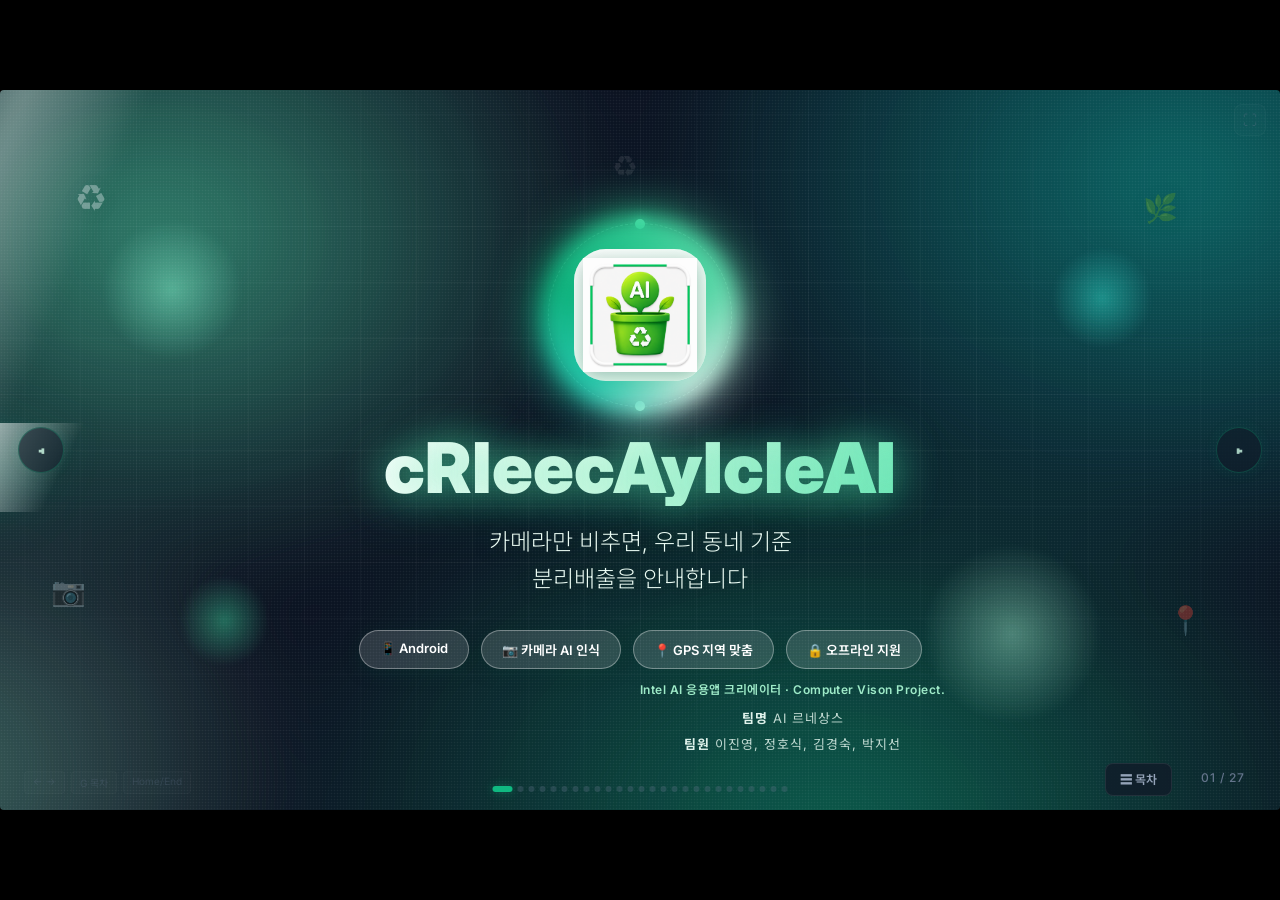
==== commit 34fdd438: "Publish final HTML deck with slide TOC and closing slide Sync presentation/web/index.html to GitHub " ====
--- a/docs/presentation/web/index.html
+++ b/docs/presentation/web/index.html
@@ -4,8 +4,8 @@
 <head>
   <meta charset="UTF-8">
   <meta name="viewport" content="width=device-width, initial-scale=1.0">
-  <title>RecycleAI — 투자자 피치덱 2026</title>
-  <meta name="description" content="RecycleAI: 카메라만 비추면 우리 동네 기준 분리배출을 안내하는 AI 앱. 투자·파트너 소개.">
+  <title>RecycleAI — Intel AI 응용앱 크리에이터 프로젝트 발표</title>
+  <meta name="description" content="RecycleAI: Intel AI 응용앱 크리에이터 과정 Computer Vision Project. 팀 AI 르네상스.">
   <link rel="preconnect" href="https://fonts.googleapis.com">
   <link rel="preconnect" href="https://fonts.gstatic.com" crossorigin>
   <link
@@ -82,46 +82,34 @@
       box-shadow: 0 0 80px rgba(0, 0, 0, 0.6);
     }
 
-    .slide {
+    #presentation > .slide {
       position: absolute;
       top: 0;
       left: 0;
       width: 1280px;
       height: 720px;
-      display: flex;
+      display: none;
       flex-direction: column;
       justify-content: center;
       align-items: center;
       padding: 48px 64px;
-      opacity: 0;
-      transform: scale(0.95);
-      filter: blur(8px);
-      transition: opacity 0.7s cubic-bezier(0.4, 0, 0.2, 1),
-        transform 0.7s cubic-bezier(0.4, 0, 0.2, 1),
-        filter 0.7s cubic-bezier(0.4, 0, 0.2, 1);
       pointer-events: none;
       z-index: 0;
       background: var(--dark-bg);
-    }
-
-    .slide.active {
       opacity: 1;
-      transform: scale(1);
-      filter: blur(0);
-      pointer-events: auto;
-      z-index: 10;
-    }
-
-    .slide.prev {
-      transform: scale(1.05) translateX(-5%);
-      opacity: 0;
-      filter: blur(12px);
-    }
-
-    .slide.next {
-      transform: scale(0.9) translateX(5%);
-      opacity: 0;
-      filter: blur(12px);
+      transform: none;
+      filter: none;
+    }
+
+    #presentation > .slide.active {
+      display: flex !important;
+      pointer-events: auto !important;
+      z-index: 20 !important;
+    }
+
+    #presentation > .slide.prev,
+    #presentation > .slide.next {
+      display: none !important;
     }
 
     /* ─────────────────────────────────────────────
@@ -147,6 +135,205 @@
       color: var(--text-muted);
       z-index: 100;
       letter-spacing: 1px;
+      cursor: pointer;
+      padding: 6px 10px;
+      border-radius: 8px;
+      border: 1px solid transparent;
+      transition: var(--transition);
+      user-select: none;
+    }
+
+    #slide-counter:hover {
+      color: var(--green-light);
+      border-color: var(--glass-border);
+      background: rgba(17, 24, 39, 0.6);
+    }
+
+    #slide-jump-btn {
+      position: absolute;
+      bottom: 14px;
+      right: 108px;
+      z-index: 100;
+      padding: 6px 14px;
+      border-radius: 8px;
+      border: 1px solid var(--glass-border);
+      background: rgba(17, 24, 39, 0.72);
+      backdrop-filter: blur(12px);
+      color: var(--text-secondary);
+      font-size: 12px;
+      font-weight: 600;
+      font-family: inherit;
+      cursor: pointer;
+      transition: var(--transition);
+    }
+
+    #slide-jump-btn:hover {
+      color: var(--green-light);
+      border-color: var(--glass-border-hover);
+    }
+
+    #slide-jump-panel {
+      position: absolute;
+      inset: 0;
+      z-index: 200;
+      display: none;
+      align-items: center;
+      justify-content: center;
+      background: rgba(11, 17, 32, 0.82);
+      backdrop-filter: blur(10px);
+    }
+
+    #slide-jump-panel.open {
+      display: flex;
+    }
+
+    .jump-panel-inner {
+      width: min(520px, 92%);
+      max-height: 78%;
+      display: flex;
+      flex-direction: column;
+      border-radius: var(--radius-lg);
+      border: 1px solid var(--glass-border);
+      background: var(--dark-surface);
+      box-shadow: 0 24px 64px rgba(0, 0, 0, 0.45);
+      overflow: hidden;
+    }
+
+    .jump-header {
+      display: flex;
+      align-items: center;
+      justify-content: space-between;
+      padding: 16px 20px;
+      border-bottom: 1px solid var(--glass-border);
+    }
+
+    .jump-header h3 {
+      margin: 0;
+      font-size: 16px;
+      font-weight: 700;
+      color: var(--text-primary);
+    }
+
+    #slide-jump-close {
+      width: 32px;
+      height: 32px;
+      border: none;
+      border-radius: 8px;
+      background: transparent;
+      color: var(--text-muted);
+      font-size: 18px;
+      cursor: pointer;
+      font-family: inherit;
+    }
+
+    #slide-jump-close:hover {
+      background: var(--dark-card-hover);
+      color: var(--text-primary);
+    }
+
+    .jump-quick {
+      display: flex;
+      align-items: center;
+      gap: 10px;
+      padding: 14px 20px;
+      border-bottom: 1px solid var(--glass-border);
+      flex-wrap: wrap;
+    }
+
+    .jump-quick label {
+      font-size: 12px;
+      color: var(--text-muted);
+      font-weight: 600;
+    }
+
+    #slide-jump-input {
+      width: 72px;
+      padding: 8px 10px;
+      border-radius: 8px;
+      border: 1px solid var(--glass-border);
+      background: var(--dark-bg);
+      color: var(--text-primary);
+      font-size: 14px;
+      font-family: inherit;
+    }
+
+    #slide-jump-input:focus {
+      outline: none;
+      border-color: var(--green-light);
+    }
+
+    #slide-jump-go {
+      padding: 8px 16px;
+      border-radius: 8px;
+      border: 1px solid var(--green-light);
+      background: rgba(16, 185, 129, 0.15);
+      color: var(--green-light);
+      font-size: 13px;
+      font-weight: 600;
+      cursor: pointer;
+      font-family: inherit;
+    }
+
+    #slide-jump-go:hover {
+      background: rgba(16, 185, 129, 0.28);
+    }
+
+    #slide-jump-list {
+      list-style: none;
+      margin: 0;
+      padding: 8px 10px 12px;
+      overflow-y: auto;
+      flex: 1;
+      min-height: 0;
+    }
+
+    #slide-jump-list li {
+      margin: 0;
+    }
+
+    #slide-jump-list button {
+      width: 100%;
+      display: flex;
+      align-items: baseline;
+      gap: 12px;
+      padding: 10px 12px;
+      border: none;
+      border-radius: 10px;
+      background: transparent;
+      color: var(--text-secondary);
+      font-size: 13px;
+      text-align: left;
+      cursor: pointer;
+      font-family: inherit;
+      transition: background 0.15s ease, color 0.15s ease;
+    }
+
+    #slide-jump-list button:hover {
+      background: var(--dark-card-hover);
+      color: var(--text-primary);
+    }
+
+    #slide-jump-list button.active {
+      background: rgba(16, 185, 129, 0.12);
+      color: var(--green-light);
+    }
+
+    #slide-jump-list .jump-num {
+      flex-shrink: 0;
+      min-width: 28px;
+      font-size: 11px;
+      font-weight: 700;
+      color: var(--text-muted);
+      letter-spacing: 0.04em;
+    }
+
+    #slide-jump-list button.active .jump-num {
+      color: var(--green-light);
+    }
+
+    #slide-jump-list .jump-title {
+      flex: 1;
+      line-height: 1.4;
     }
 
     #nav-dots {
@@ -1010,16 +1197,104 @@
    개별 슬라이드 스타일
    ───────────────────────────────────────────── */
 
-    /* 슬라이드 1: 타이틀 — 밝은 시네마틱 인트로 */
+    /* 슬라이드 1: 타이틀 — 밝은 시네마틱 인트로 (PPTX 캡처·GIF용) */
     #slide-1 {
       background:
         radial-gradient(1200px 700px at 50% -10%, rgba(52, 211, 153, 0.28), transparent 60%),
         radial-gradient(900px 600px at 15% 110%, rgba(16, 185, 129, 0.22), transparent 60%),
         linear-gradient(135deg, #063b2e 0%, #0d6b4f 38%, #11936b 62%, #0a5440 100%);
+      background-size: 100% 100%, 100% 100%, 200% 200%;
+      animation: bgShift 18s ease-in-out infinite alternate;
       text-align: center;
       position: relative;
       overflow: hidden;
     }
+
+    #slide-1 .mesh-grid {
+      position: absolute;
+      inset: -20%;
+      z-index: 0;
+      background-image:
+        linear-gradient(rgba(255, 255, 255, 0.04) 1px, transparent 1px),
+        linear-gradient(90deg, rgba(255, 255, 255, 0.04) 1px, transparent 1px);
+      background-size: 56px 56px;
+      mask-image: radial-gradient(ellipse 80% 70% at 50% 45%, #000 20%, transparent 75%);
+      animation: meshPan 22s linear infinite;
+      pointer-events: none;
+    }
+
+    #slide-1 .float-orbs {
+      position: absolute;
+      inset: 0;
+      z-index: 0;
+      pointer-events: none;
+      overflow: hidden;
+    }
+
+    #slide-1 .float-orbs .orb {
+      position: absolute;
+      border-radius: 50%;
+      filter: blur(2px);
+      opacity: 0.55;
+      mix-blend-mode: screen;
+    }
+
+    #slide-1 .float-orbs .o1 {
+      width: 140px;
+      height: 140px;
+      left: 8%;
+      top: 18%;
+      background: radial-gradient(circle, rgba(110, 231, 183, 0.9), transparent 70%);
+      animation: orbFloat1 11s ease-in-out infinite;
+    }
+
+    #slide-1 .float-orbs .o2 {
+      width: 100px;
+      height: 100px;
+      right: 10%;
+      top: 22%;
+      background: radial-gradient(circle, rgba(45, 212, 191, 0.85), transparent 70%);
+      animation: orbFloat2 9s ease-in-out infinite 0.8s;
+    }
+
+    #slide-1 .float-orbs .o3 {
+      width: 180px;
+      height: 180px;
+      left: 72%;
+      bottom: 12%;
+      background: radial-gradient(circle, rgba(167, 243, 208, 0.75), transparent 70%);
+      animation: orbFloat3 13s ease-in-out infinite 1.2s;
+    }
+
+    #slide-1 .float-orbs .o4 {
+      width: 90px;
+      height: 90px;
+      left: 14%;
+      bottom: 20%;
+      background: radial-gradient(circle, rgba(52, 211, 153, 0.8), transparent 70%);
+      animation: orbFloat1 8s ease-in-out infinite reverse 0.4s;
+    }
+
+    #slide-1 .eco-drift {
+      position: absolute;
+      inset: 0;
+      z-index: 1;
+      pointer-events: none;
+      font-size: 28px;
+      opacity: 0.35;
+      filter: drop-shadow(0 2px 8px rgba(6, 59, 46, 0.4));
+    }
+
+    #slide-1 .eco-drift span {
+      position: absolute;
+      animation: ecoDrift 14s ease-in-out infinite;
+    }
+
+    #slide-1 .eco-drift .e1 { left: 6%; top: 12%; animation-duration: 16s; }
+    #slide-1 .eco-drift .e2 { right: 8%; top: 14%; animation-duration: 12s; animation-delay: 1s; }
+    #slide-1 .eco-drift .e3 { left: 4%; bottom: 28%; animation-duration: 18s; animation-delay: 2s; }
+    #slide-1 .eco-drift .e4 { right: 6%; bottom: 24%; animation-duration: 15s; animation-delay: 0.5s; }
+    #slide-1 .eco-drift .e5 { left: 48%; top: 8%; font-size: 22px; animation-duration: 20s; opacity: 0.25; }
 
     /* 흐르는 오로라 광막 (영상 느낌의 배경) */
     #slide-1 .aurora {
@@ -1047,6 +1322,7 @@
         radial-gradient(circle, rgba(255, 255, 255, 0.9) 0%, transparent 60%);
       background-size: 3px 3px;
       opacity: 0.06;
+      animation: grainDrift 8s linear infinite;
       pointer-events: none;
     }
 
@@ -1145,6 +1421,8 @@
     }
 
     #slide-1 .hero-title .brand {
+      position: relative;
+      display: inline-block;
       background: linear-gradient(120deg, #ffffff 0%, #d1fae5 45%, #6EE7B7 100%);
       -webkit-background-clip: text;
       -webkit-text-fill-color: transparent;
@@ -1182,6 +1460,54 @@
       background: rgba(255, 255, 255, 0.14);
       backdrop-filter: blur(8px);
       box-shadow: 0 4px 18px rgba(6, 59, 46, 0.25);
+      opacity: 0;
+      animation: tagPop 0.65s cubic-bezier(0.2, 0.8, 0.2, 1) both;
+    }
+
+    #slide-1 .hero-tag:nth-child(1) { animation-delay: 1.35s; }
+    #slide-1 .hero-tag:nth-child(2) { animation-delay: 1.5s; }
+    #slide-1 .hero-tag:nth-child(3) { animation-delay: 1.65s; }
+    #slide-1 .hero-tag:nth-child(4) { animation-delay: 1.8s; }
+
+    #slide-1 .hero-title .brand::after {
+      content: '';
+      position: absolute;
+      inset: -8% -4%;
+      background: linear-gradient(105deg, transparent 35%, rgba(255, 255, 255, 0.55) 50%, transparent 65%);
+      transform: translateX(-120%) skewX(-12deg);
+      animation: brandShimmer 4.5s ease-in-out 2s infinite;
+      pointer-events: none;
+      mix-blend-mode: overlay;
+    }
+
+    #slide-1 .orbit-dots {
+      position: absolute;
+      inset: -8px;
+      border-radius: 50%;
+      border: 1px dashed rgba(209, 250, 229, 0.35);
+      animation: spin 14s linear infinite;
+      pointer-events: none;
+    }
+
+    #slide-1 .orbit-dots::before,
+    #slide-1 .orbit-dots::after {
+      content: '';
+      position: absolute;
+      width: 10px;
+      height: 10px;
+      border-radius: 50%;
+      background: #6EE7B7;
+      box-shadow: 0 0 12px #34D399;
+      top: -5px;
+      left: 50%;
+      margin-left: -5px;
+    }
+
+    #slide-1 .orbit-dots::after {
+      top: auto;
+      bottom: -5px;
+      background: #A7F3D0;
+      animation: spin 14s linear infinite reverse;
     }
 
     #slide-1 .presenter-info {
@@ -1208,6 +1534,221 @@
 
     #slide-1.intro-play .intro-flash {
       animation: introFlash 1.3s ease-out forwards;
+    }
+
+    /* PPT 캡처 전용 — 정적·전문가 타이틀 (HTML 발표는 시네마틱 유지) */
+    #slide-1 .slide-pro {
+      display: none;
+      position: absolute;
+      inset: 0;
+      z-index: 10;
+      flex-direction: column;
+      text-align: left;
+      color: #f1f5f9;
+      background:
+        linear-gradient(118deg, #0c1222 0%, #111827 42%, #0f172a 100%);
+    }
+
+    #slide-1 .slide-pro .pro-accent-bar {
+      position: absolute;
+      left: 0;
+      top: 0;
+      bottom: 0;
+      width: 6px;
+      background: linear-gradient(180deg, #0d9488 0%, #14b8a6 48%, #115e59 100%);
+    }
+
+    #slide-1 .slide-pro .pro-layout {
+      flex: 1;
+      display: grid;
+      grid-template-columns: 340px 1fr;
+      align-items: center;
+      gap: 56px;
+      padding: 72px 80px 72px 96px;
+      min-height: 0;
+    }
+
+    #slide-1 .slide-pro .pro-brand {
+      display: flex;
+      flex-direction: column;
+      align-items: flex-start;
+      gap: 20px;
+      padding: 36px 32px;
+      border-radius: 20px;
+      background: rgba(30, 41, 59, 0.55);
+      border: 1px solid rgba(148, 163, 184, 0.18);
+      box-shadow: 0 24px 48px rgba(0, 0, 0, 0.25);
+    }
+
+    #slide-1 .slide-pro .pro-logo {
+      width: 120px;
+      height: 120px;
+      border-radius: 24px;
+      background: #ffffff;
+      display: flex;
+      align-items: center;
+      justify-content: center;
+      box-shadow: 0 8px 32px rgba(0, 0, 0, 0.2);
+    }
+
+    #slide-1 .slide-pro .pro-logo img {
+      width: 82%;
+      height: 82%;
+      object-fit: contain;
+    }
+
+    #slide-1 .slide-pro .pro-kicker {
+      margin: 0;
+      font-size: 11px;
+      font-weight: 700;
+      letter-spacing: 0.22em;
+      color: #5eead4;
+      text-transform: uppercase;
+    }
+
+    #slide-1 .slide-pro .pro-brand-sub {
+      margin: 0;
+      font-size: 15px;
+      font-weight: 600;
+      color: #94a3b8;
+      line-height: 1.4;
+    }
+
+    #slide-1 .slide-pro .pro-main h1 {
+      margin: 0 0 12px;
+      font-size: 64px;
+      font-weight: 800;
+      letter-spacing: -0.03em;
+      line-height: 1.05;
+      color: #f8fafc;
+    }
+
+    #slide-1 .slide-pro .pro-main h1 .ai {
+      color: #2dd4bf;
+      font-weight: 800;
+    }
+
+    #slide-1 .slide-pro .pro-course {
+      margin: 0 0 10px;
+      font-size: 18px;
+      font-weight: 600;
+      color: #5eead4;
+      letter-spacing: 0.02em;
+    }
+
+    #slide-1 .slide-pro .pro-tagline {
+      margin: 0 0 28px;
+      font-size: 22px;
+      font-weight: 400;
+      color: #cbd5e1;
+      line-height: 1.55;
+      max-width: 640px;
+    }
+
+    #slide-1 .slide-pro .pro-divider {
+      width: 72px;
+      height: 3px;
+      background: linear-gradient(90deg, #0d9488, #2dd4bf);
+      border-radius: 2px;
+      margin-bottom: 28px;
+    }
+
+    #slide-1 .slide-pro .pro-features {
+      display: grid;
+      grid-template-columns: 1fr 1fr;
+      gap: 14px 32px;
+      margin: 0;
+      padding: 0;
+      list-style: none;
+    }
+
+    #slide-1 .slide-pro .pro-features li {
+      font-size: 14px;
+      font-weight: 600;
+      color: #94a3b8;
+      padding-left: 18px;
+      position: relative;
+      line-height: 1.45;
+    }
+
+    #slide-1 .slide-pro .pro-features li::before {
+      content: '';
+      position: absolute;
+      left: 0;
+      top: 0.55em;
+      width: 6px;
+      height: 6px;
+      border-radius: 50%;
+      background: #14b8a6;
+    }
+
+    #slide-1 .slide-pro .pro-features li strong {
+      color: #e2e8f0;
+      font-weight: 700;
+    }
+
+    #slide-1 .slide-pro .pro-team-block {
+      margin: 20px 0 0;
+      padding: 18px 0 0;
+      border-top: 1px solid rgba(148, 163, 184, 0.15);
+      font-size: 14px;
+      line-height: 1.65;
+      color: #94a3b8;
+    }
+
+    #slide-1 .slide-pro .pro-team-block p {
+      margin: 0 0 6px;
+    }
+
+    #slide-1 .slide-pro .pro-team-block strong {
+      color: #e2e8f0;
+      font-weight: 700;
+      margin-right: 8px;
+    }
+
+    #slide-1 .slide-pro .pro-course {
+      margin: 0 0 4px;
+      font-size: 13px;
+      font-weight: 600;
+      color: #5eead4;
+      letter-spacing: 0.02em;
+    }
+
+    #slide-1 .presenter-info.course-team-info {
+      display: flex;
+      flex-direction: column;
+      gap: 6px;
+      max-width: 90%;
+      text-align: center;
+      line-height: 1.5;
+      font-size: 13px;
+    }
+
+    #slide-1 .presenter-info.course-team-info .course-label {
+      font-size: 12px;
+      font-weight: 600;
+      letter-spacing: 0.04em;
+      color: rgba(167, 243, 208, 0.95);
+      margin-bottom: 4px;
+    }
+
+    #slide-1 .presenter-info.course-team-info strong {
+      color: rgba(236, 253, 245, 0.95);
+      font-weight: 700;
+    }
+
+    body.ppt-capture #slide-1 {
+      animation: none;
+      background: #0f172a;
+      text-align: left;
+    }
+
+    body.ppt-capture #slide-1 .slide-cinematic {
+      display: none !important;
+    }
+
+    body.ppt-capture #slide-1 .slide-pro {
+      display: flex !important;
     }
 
     /* 슬라이드 2: Problem — 좌우 분할 */
@@ -1325,31 +1866,31 @@
       color: var(--text-secondary);
     }
 
-    /* Q&A 슬라이드 */
-    #slide-26 {
+    /* 27페이지(감사) — 슬라이드 전환과 분리된 고정 오버레이 (빈 화면 방지) */
+    #slide-closing {
+      background: var(--gradient-hero) !important;
+    }
+
+    #closing-overlay {
+      display: none;
+      position: absolute;
+      inset: 0;
+      z-index: 250;
+      flex-direction: column;
+      align-items: center;
+      justify-content: center;
       text-align: center;
+      padding: 48px 64px;
       background: var(--gradient-hero);
-      position: relative;
-    }
-
-    #slide-26 .thankyou {
-      font-size: clamp(48px, 6vw, 80px);
-      font-weight: 900;
-      background: var(--gradient-green);
-      -webkit-background-clip: text;
-      -webkit-text-fill-color: transparent;
-      background-clip: text;
-      margin-bottom: 16px;
-    }
-
-    #slide-26 .qa-sub {
-      font-size: 24px;
-      color: var(--text-secondary);
-      font-weight: 300;
-      margin-bottom: 48px;
-    }
-
-    #slide-26 .logo-mark {
+      pointer-events: none;
+      box-sizing: border-box;
+    }
+
+    #closing-overlay.is-visible {
+      display: flex !important;
+    }
+
+    #closing-overlay .closing-logo {
       width: 72px;
       height: 72px;
       margin: 0 auto 20px;
@@ -1361,46 +1902,60 @@
       box-shadow: 0 0 32px rgba(16, 185, 129, 0.25);
     }
 
-    #slide-26 .logo-mark img {
+    #closing-overlay .closing-logo img {
       width: 48px;
       height: 48px;
       object-fit: contain;
     }
 
-    #slide-26 .qa-quotes {
-      display: flex;
-      flex-direction: column;
-      gap: 0;
+    #closing-overlay .closing-title {
+      font-size: clamp(48px, 6vw, 80px);
+      font-weight: 900;
+      color: #34d399;
+      margin: 0 0 16px;
+      line-height: 1.1;
+    }
+
+    #closing-overlay .closing-sub {
+      font-size: 24px;
+      color: #94a3b8;
+      font-weight: 300;
+      margin: 0 0 48px;
+      line-height: 1.5;
+    }
+
+    #closing-overlay .closing-quotes {
       max-width: 920px;
+      width: 100%;
       margin: 0 auto;
-      align-items: stretch;
-    }
-
-    #slide-26 .contact-card {
+    }
+
+    #closing-overlay .closing-card {
       padding: 22px 36px;
       border-radius: var(--radius);
-      background: var(--dark-card);
+      background: rgba(255, 255, 255, 0.04);
       border: 1px solid var(--glass-border);
-      color: var(--text-secondary);
+      color: #94a3b8;
       font-size: 16px;
       line-height: 1.65;
       text-align: center;
     }
 
-    #slide-26 .qa-quote-line {
+    #closing-overlay .closing-card p {
       margin: 0;
-    }
-
-    #slide-26 .qa-quote-line + .qa-quote-line {
+      color: #94a3b8;
+    }
+
+    #closing-overlay .closing-card p + p {
       margin-top: 6px;
     }
 
-    #slide-26 .qa-closing {
+    #closing-overlay .closing-footer {
       margin: 28px auto 0;
       max-width: 920px;
       font-size: 16px;
       line-height: 1.65;
-      color: var(--text-secondary);
+      color: #94a3b8;
       text-align: center;
     }
 
@@ -1408,12 +1963,12 @@
    파티클 캔버스
    ───────────────────────────────────────────── */
     #particles-canvas {
-      position: fixed;
+      position: absolute;
       top: 0;
       left: 0;
       width: 100%;
       height: 100%;
-      z-index: 1;
+      z-index: 0;
       pointer-events: none;
     }
 
@@ -1651,6 +2206,55 @@
         opacity: 0;
         transform: scale(2.2);
       }
+    }
+
+    @keyframes bgShift {
+      0% { background-position: 0% 0%, 0% 0%, 0% 50%; }
+      100% { background-position: 0% 0%, 0% 0%, 100% 50%; }
+    }
+
+    @keyframes meshPan {
+      0% { transform: translate(0, 0) rotate(0deg); }
+      100% { transform: translate(56px, 56px) rotate(0deg); }
+    }
+
+    @keyframes orbFloat1 {
+      0%, 100% { transform: translate(0, 0) scale(1); }
+      50% { transform: translate(24px, -18px) scale(1.08); }
+    }
+
+    @keyframes orbFloat2 {
+      0%, 100% { transform: translate(0, 0); }
+      50% { transform: translate(-20px, 22px); }
+    }
+
+    @keyframes orbFloat3 {
+      0%, 100% { transform: translate(0, 0) scale(1); }
+      33% { transform: translate(-16px, -12px) scale(1.05); }
+      66% { transform: translate(12px, 8px) scale(0.95); }
+    }
+
+    @keyframes ecoDrift {
+      0%, 100% { transform: translate(0, 0) rotate(0deg); opacity: 0.25; }
+      50% { transform: translate(12px, -20px) rotate(12deg); opacity: 0.45; }
+    }
+
+    @keyframes grainDrift {
+      0% { transform: translateY(0); opacity: 0.05; }
+      50% { opacity: 0.09; }
+      100% { transform: translateY(-40px); opacity: 0.05; }
+    }
+
+    @keyframes tagPop {
+      0% { opacity: 0; transform: translateY(16px) scale(0.92); }
+      100% { opacity: 1; transform: translateY(0) scale(1); }
+    }
+
+    @keyframes brandShimmer {
+      0%, 100% { transform: translateX(-120%) skewX(-12deg); opacity: 0; }
+      15% { opacity: 1; }
+      45% { transform: translateX(220%) skewX(-12deg); opacity: 1; }
+      55% { opacity: 0; }
     }
 
     /* 스태거드 딜레이 헬퍼 */
@@ -1975,6 +2579,68 @@
     .demo-layout > div:first-child {
       flex: 0 1 auto;
       max-width: 520px;
+    }
+
+    /* 영상 + 오른쪽 제작/나레이션 안내 (전체화면 버튼과 분리) */
+    .video-with-meta {
+      display: flex;
+      flex-direction: row;
+      align-items: flex-start;
+      gap: 20px;
+      flex-shrink: 0;
+    }
+
+    .video-with-meta .phone-column {
+      flex-shrink: 0;
+    }
+
+    .video-side-note {
+      flex: 0 1 260px;
+      max-width: 280px;
+      margin-top: 24px;
+      padding: 14px 16px;
+      font-size: 12px;
+      color: var(--text-muted);
+      text-align: left;
+      line-height: 1.55;
+      border-radius: var(--radius-md);
+      border: 1px solid var(--glass-border);
+      background: rgba(255, 255, 255, 0.04);
+    }
+
+    .video-side-note strong {
+      color: var(--text-primary);
+    }
+
+    .video-side-note a {
+      color: var(--green-light);
+      text-decoration: none;
+      word-break: break-all;
+    }
+
+    .video-side-note a:hover {
+      text-decoration: underline;
+    }
+
+    .video-side-note .note-sub {
+      display: block;
+      margin-top: 10px;
+      font-size: 11px;
+      opacity: 0.9;
+    }
+
+    .video-side-note code {
+      font-size: 10px;
+      word-break: break-all;
+    }
+
+    #slide-26-ad .demo-layout.ad-video-layout {
+      justify-content: center;
+      max-width: 100%;
+    }
+
+    #slide-26-ad .video-with-meta {
+      align-items: center;
     }
 
     .demo-layout .phone-frame {
@@ -2079,8 +2745,25 @@
     <!-- 프로그레스 바 -->
     <div id="progress-bar"></div>
 
-    <!-- 슬라이드 카운터 -->
-    <div id="slide-counter">01 / 27</div>
+    <!-- 슬라이드 카운터 · 목차 -->
+    <button type="button" id="slide-jump-btn" title="슬라이드 목차 (G)">☰ 목차</button>
+    <div id="slide-counter" title="클릭하여 슬라이드 이동">01 / 27</div>
+
+    <div id="slide-jump-panel" aria-hidden="true">
+      <div class="jump-panel-inner" role="dialog" aria-label="슬라이드 이동">
+        <div class="jump-header">
+          <h3>슬라이드 이동</h3>
+          <button type="button" id="slide-jump-close" aria-label="닫기">✕</button>
+        </div>
+        <div class="jump-quick">
+          <label for="slide-jump-input">페이지</label>
+          <input type="number" id="slide-jump-input" min="1" value="1" aria-label="슬라이드 번호">
+          <button type="button" id="slide-jump-go">이동</button>
+          <span style="font-size:11px;color:var(--text-muted);">Enter · Esc 닫기 · G 토글</span>
+        </div>
+        <ul id="slide-jump-list"></ul>
+      </div>
+    </div>
 
     <!-- 네비게이션 도트 -->
     <div id="nav-dots"></div>
@@ -2095,18 +2778,65 @@
     <!-- 키보드 힌트 -->
     <div class="keyboard-hint">
       <span class="kbd">← →</span>
-      <span class="kbd">Space</span>
+      <span class="kbd">G 목차</span>
+      <span class="kbd">Home/End</span>
     </div>
 
-    <!-- ──────────── 슬라이드 1: 타이틀 (시네마틱 인트로) ──────────── -->
+    <!-- ──────────── 슬라이드 1: 타이틀 (HTML=시네마틱 / PPT=정적 프로) ──────────── -->
     <div class="slide active intro-play" id="slide-1">
+      <!-- PPT sync_html_to_pptx.py 캡처 시 body.ppt-capture 로 표시 -->
+      <div class="slide-pro" aria-hidden="true">
+        <div class="pro-accent-bar" aria-hidden="true"></div>
+        <div class="pro-layout">
+          <aside class="pro-brand">
+            <div class="pro-logo">
+              <img src="../assets/recycle_logo2.png" alt="RecycleAI">
+            </div>
+            <p class="pro-kicker">Intel AI 응용앱 크리에이터</p>
+            <p class="pro-brand-sub">리사이클AI<br>프로젝트 발표</p>
+          </aside>
+          <main class="pro-main">
+            <h1>Recycle<span class="ai">AI</span></h1>
+            <p class="pro-course">Computer Vison Project.</p>
+            <p class="pro-tagline">카메라만 비추면, 우리 동네 기준 분리배출을 안내합니다</p>
+            <div class="pro-divider" aria-hidden="true"></div>
+            <ul class="pro-features">
+              <li><strong>Android</strong> 네이티브 앱</li>
+              <li><strong>ML Kit</strong> + 로컬 SQLite 규칙</li>
+              <li><strong>GPS</strong> 지자체 맞춤 안내</li>
+              <li><strong>오프라인</strong> 카드·배출 요일</li>
+            </ul>
+            <div class="pro-team-block">
+              <p><strong>팀명</strong> AI 르네상스</p>
+              <p><strong>팀원</strong> 이진영, 정호식, 김경숙, 박지선</p>
+            </div>
+          </main>
+        </div>
+      </div>
+
+      <div class="slide-cinematic">
       <!-- 영상 느낌의 움직이는 배경 레이어 -->
+      <div class="mesh-grid" aria-hidden="true"></div>
+      <div class="float-orbs" aria-hidden="true">
+        <span class="orb o1"></span>
+        <span class="orb o2"></span>
+        <span class="orb o3"></span>
+        <span class="orb o4"></span>
+      </div>
       <div class="aurora"></div>
       <div class="light-grain"></div>
       <div class="light-sweep"></div>
+      <div class="eco-drift" aria-hidden="true">
+        <span class="e1">♻</span>
+        <span class="e2">🌿</span>
+        <span class="e3">📷</span>
+        <span class="e4">📍</span>
+        <span class="e5">♻</span>
+      </div>
 
       <div class="hero-content">
         <div class="logo-stage">
+          <span class="orbit-dots" aria-hidden="true"></span>
           <span class="glow-ring r2"></span>
           <span class="glow-ring"></span>
           <span class="pulse-ring"></span>
@@ -2126,10 +2856,15 @@
           <span class="hero-tag">🔒 오프라인 지원</span>
         </div>
       </div>
-      <div class="presenter-info">투자·파트너 소개 | 2026</div>
+      <div class="presenter-info course-team-info">
+        <p class="course-label">Intel AI 응용앱 크리에이터 · Computer Vison Project.</p>
+        <p><strong>팀명</strong> AI 르네상스</p>
+        <p><strong>팀원</strong> 이진영, 정호식, 김경숙, 박지선</p>
+      </div>
 
       <!-- 오프닝 시네마틱 플래시 -->
       <div class="intro-flash"></div>
+      </div><!-- /.slide-cinematic -->
     </div>
 
     <!-- ──────────── 슬라이드 2: Problem ──────────── -->
@@ -2540,21 +3275,28 @@
             </div>
           </div>
         </div>
-        <!-- 시연 영상 (스마트폰 프레임) -->
-        <div class="phone-column">
-          <div class="phone-frame">
-            <div class="phone-screen">
-              <video id="demo-video" src="../assets/recycle_demo.mp4" controls autoplay loop muted playsinline preload="auto"
-                title="RecycleAI 앱 시연"
-                onerror="this.style.display='none'; this.nextElementSibling.style.display='flex';"></video>
-              <div class="video-placeholder" style="display:none;">
-                <div class="play-icon">▶</div>
-                <p>시연 영상을 찾을 수 없습니다.</p>
-                <p style="font-size:11px;opacity:0.5;margin-top:8px;">assets/recycle_demo.mp4</p>
+        <!-- 시연 영상 (스마트폰 프레임) + 나레이션 안내 -->
+        <div class="video-with-meta">
+          <div class="phone-column">
+            <div class="phone-frame">
+              <div class="phone-screen">
+                <video id="demo-video" src="../assets/recycle_demo.mp4" controls autoplay loop muted playsinline preload="auto"
+                  title="RecycleAI 앱 시연"
+                  onerror="this.style.display='none'; this.nextElementSibling.style.display='flex';"></video>
+                <div class="video-placeholder" style="display:none;">
+                  <div class="play-icon">▶</div>
+                  <p>시연 영상을 찾을 수 없습니다.</p>
+                  <p style="font-size:11px;opacity:0.5;margin-top:8px;">assets/recycle_demo.mp4</p>
+                </div>
               </div>
             </div>
+            <button type="button" class="video-fullscreen-btn" data-video="demo-video" aria-label="시연 영상 전체화면">⛶ 전체화면으로 보기</button>
           </div>
-          <button type="button" class="video-fullscreen-btn" data-video="demo-video" aria-label="시연 영상 전체화면">⛶ 전체화면으로 보기</button>
+          <aside class="video-side-note demo-tts-note delay-6">
+            🎙️ 시연 영상 나레이션: Hugging Face에서 다운받아 PC에 설치한 <strong>Supertonic 3</strong> 로컬 TTS로 제작 (무료·오프라인)
+            · 참고:
+            <a href="https://huggingface.co/Supertone/supertonic-3" target="_blank" rel="noopener noreferrer">huggingface.co/Supertone/supertonic-3</a>
+          </aside>
         </div>
       </div>
     </div>
@@ -3037,46 +3779,54 @@
         <h2>SNS 홍보 영상 (15초)</h2>
         <p class="sub">▶ 재생 후 <strong>스페이스·화살표</strong>는 슬라이드 이동 — 아래 <strong>전체화면</strong> 버튼 또는 영상 컨트롤 사용</p>
       </div>
-      <div class="demo-layout" style="justify-content:center;max-width:920px;margin:0 auto;">
-        <div class="phone-column">
-          <div class="phone-frame" style="flex:0 0 auto;">
-            <div class="phone-screen">
-              <video id="ad-video" class="ad-promo-video" src="../assets/recycle_ad.mp4" controls playsinline preload="auto"
-                poster="../assets/recycleAI_01.png"
-                onerror="this.style.display='none'; this.nextElementSibling.style.display='flex';"></video>
-              <div class="video-placeholder" style="display:none;">
-                <div class="play-icon">▶</div>
-                <p>홍보 영상을 찾을 수 없습니다.</p>
-                <p style="font-size:11px;opacity:0.5;margin-top:8px;">assets/recycle_ad.mp4</p>
+      <div class="demo-layout ad-video-layout">
+        <div class="video-with-meta">
+          <div class="phone-column">
+            <div class="phone-frame" style="flex:0 0 auto;">
+              <div class="phone-screen">
+                <video id="ad-video" class="ad-promo-video" src="../assets/recycle_ad.mp4" controls playsinline preload="auto"
+                  poster="../assets/recycleAI_01.png"
+                  onerror="this.style.display='none'; this.nextElementSibling.style.display='flex';"></video>
+                <div class="video-placeholder" style="display:none;">
+                  <div class="play-icon">▶</div>
+                  <p>홍보 영상을 찾을 수 없습니다.</p>
+                  <p style="font-size:11px;opacity:0.5;margin-top:8px;">assets/recycle_ad.mp4</p>
+                </div>
               </div>
             </div>
+            <button type="button" class="video-fullscreen-btn" data-video="ad-video" aria-label="홍보 영상 전체화면">⛶ 전체화면으로 보기</button>
           </div>
-          <button type="button" class="video-fullscreen-btn" data-video="ad-video" aria-label="홍보 영상 전체화면">⛶ 전체화면으로 보기</button>
-        </div>
-      </div>
-      <p style="margin-top:14px;font-size:13px;color:var(--text-muted);text-align:center;">
-        릴스·틱톡·쇼츠용 9:16 · 파일만 재생하려면 <code style="font-size:12px;">docs/presentation/assets/recycle_ad.mp4</code> 더블클릭
+          <aside class="video-side-note ad-production-note delay-2">
+            🎬 제작: <strong>Cursor</strong>에서 <strong>Higgsfield MCP</strong>로 AI 홍보 영상 생성 (9:16 UGC · 한국어 립싱크)
+            · 참고:
+            <a href="https://higgsfield.ai" target="_blank" rel="noopener noreferrer">higgsfield.ai</a>
+            ·
+            <a href="../HIGGSFIELD_AD_VIDEO.md" target="_blank" rel="noopener noreferrer">제작 가이드</a>
+            <span class="note-sub">릴스·틱톡·쇼츠용 · 파일 직접 재생: <code>assets/recycle_ad.mp4</code></span>
+          </aside>
+        </div>
+      </div>
+    </div>
+
+    <!-- ──────────── 슬라이드 27: 마무리 (배경만, 본문은 오버레이) ──────────── -->
+    <div class="slide" id="slide-closing" data-slide-label="감사합니다" aria-label="감사합니다"></div>
+
+    <!-- 27페이지 본문 — 슬라이드 fade와 무관하게 항상 표시 -->
+    <div id="closing-overlay" aria-hidden="true">
+      <div class="closing-logo">
+        <img src="../assets/recycle_logo2.png" alt="RecycleAI 로고">
+      </div>
+      <h1 class="closing-title">감사합니다</h1>
+      <p class="closing-sub">바이브코딩을 배우는 우리 모두에게</p>
+      <div class="closing-quotes">
+        <div class="closing-card">
+          <p>좋은 개발자는 정답을 외우는 사람이 아니라,</p>
+          <p>문제를 끝까지 관찰하고 더 나은 질문을 던지는 사람입니다.</p>
+        </div>
+      </div>
+      <p class="closing-footer">
+        오늘의 작은 실험이 내일의 진짜 서비스가 됩니다. 계속 만들고, 고치고, 나아가 봅시다.
       </p>
-    </div>
-
-    <!-- ──────────── 슬라이드 27: Q&A ──────────── -->
-    <div class="slide" id="slide-26">
-      <div class="hero-content" style="position:relative;z-index:2;">
-        <div class="logo-mark" style="animation:float 3s ease-in-out infinite, glowPulse 2s ease-in-out infinite;">
-          <img src="../assets/recycle_logo2.png" alt="RecycleAI 로고">
-        </div>
-        <h1 class="thankyou delay-1">감사합니다</h1>
-        <p class="qa-sub delay-2">바이브코딩을 배우는 우리 모두에게</p>
-        <div class="qa-quotes">
-          <div class="contact-card delay-3">
-            <p class="qa-quote-line">좋은 개발자는 정답을 외우는 사람이 아니라,</p>
-            <p class="qa-quote-line">문제를 끝까지 관찰하고 더 나은 질문을 던지는 사람입니다.</p>
-          </div>
-        </div>
-        <p class="qa-closing delay-4">
-          오늘의 작은 실험이 내일의 진짜 서비스가 됩니다. 계속 만들고, 고치고, 나아가 봅시다.
-        </p>
-      </div>
     </div>
 
   </div><!-- /presentation -->
@@ -3088,17 +3838,32 @@
     (function () {
       'use strict';
 
-      const slides = document.querySelectorAll('.slide');
+      const slides = document.querySelectorAll('#presentation > .slide');
+      const closingOverlay = document.getElementById('closing-overlay');
       const totalSlides = slides.length;
       let currentIndex = 0;
       let isAnimating = false;
+
+      function getSlideLabel(slide, index) {
+        const dataLabel = slide.getAttribute('data-slide-label');
+        if (dataLabel) return dataLabel;
+        const closingTitle = slide.querySelector('.closing-title');
+        if (closingTitle) return closingTitle.textContent.trim() || '감사합니다';
+        const h2 = slide.querySelector('.slide-header h2');
+        if (h2) return h2.textContent.trim();
+        if (slide.id === 'slide-1') return 'RecycleAI · 타이틀';
+        const badge = slide.querySelector('.slide-badge');
+        if (badge) return badge.textContent.trim();
+        return `슬라이드 ${index + 1}`;
+      }
 
       /* ─── 네비게이션 도트 생성 ─── */
       const dotsContainer = document.getElementById('nav-dots');
       for (let i = 0; i < totalSlides; i++) {
         const dot = document.createElement('div');
         dot.className = 'nav-dot' + (i === 0 ? ' active' : '');
-        dot.addEventListener('click', () => goToSlide(i));
+        dot.title = getSlideLabel(slides[i], i);
+        dot.addEventListener('click', () => goToSlide(i, true));
         dotsContainer.appendChild(dot);
       }
 
@@ -3113,25 +3878,105 @@
         return !!el.closest('.phone-screen, .demo-video-panel, video');
       }
 
+      /* ─── 슬라이드 목차(바로 이동) ─── */
+      const jumpPanel = document.getElementById('slide-jump-panel');
+      const jumpList = document.getElementById('slide-jump-list');
+      const jumpInput = document.getElementById('slide-jump-input');
+      const jumpBtn = document.getElementById('slide-jump-btn');
+      const jumpClose = document.getElementById('slide-jump-close');
+      const jumpGo = document.getElementById('slide-jump-go');
+      const slideCounter = document.getElementById('slide-counter');
+
+      function buildJumpList() {
+        jumpList.innerHTML = '';
+        jumpInput.max = String(totalSlides);
+        slides.forEach((slide, i) => {
+          const li = document.createElement('li');
+          const btn = document.createElement('button');
+          btn.type = 'button';
+          btn.dataset.index = String(i);
+          btn.innerHTML =
+            `<span class="jump-num">${String(i + 1).padStart(2, '0')}</span>` +
+            `<span class="jump-title">${getSlideLabel(slide, i)}</span>`;
+          btn.addEventListener('click', () => {
+            goToSlide(i, true);
+            setJumpPanelOpen(false);
+          });
+          li.appendChild(btn);
+          jumpList.appendChild(li);
+        });
+      }
+
+      function updateJumpListActive() {
+        jumpList.querySelectorAll('button').forEach((btn, i) => {
+          btn.classList.toggle('active', i === currentIndex);
+        });
+        jumpInput.value = String(currentIndex + 1);
+      }
+
+      function setJumpPanelOpen(open) {
+        jumpPanel.classList.toggle('open', open);
+        jumpPanel.setAttribute('aria-hidden', open ? 'false' : 'true');
+        if (open) {
+          updateJumpListActive();
+          jumpInput.focus();
+          jumpInput.select();
+        }
+      }
+
+      function jumpToPageNumber() {
+        const n = parseInt(jumpInput.value, 10);
+        if (!Number.isFinite(n) || n < 1 || n > totalSlides) return;
+        goToSlide(n - 1, true);
+        setJumpPanelOpen(false);
+      }
+
+      buildJumpList();
+      jumpBtn.addEventListener('click', (e) => {
+        e.stopPropagation();
+        setJumpPanelOpen(!jumpPanel.classList.contains('open'));
+      });
+      slideCounter.addEventListener('click', (e) => {
+        e.stopPropagation();
+        setJumpPanelOpen(!jumpPanel.classList.contains('open'));
+      });
+      jumpClose.addEventListener('click', () => setJumpPanelOpen(false));
+      jumpGo.addEventListener('click', jumpToPageNumber);
+      jumpInput.addEventListener('keydown', (e) => {
+        e.stopPropagation();
+        if (e.key === 'Enter') {
+          e.preventDefault();
+          jumpToPageNumber();
+        }
+      });
+      jumpPanel.addEventListener('click', (e) => {
+        if (e.target === jumpPanel) setJumpPanelOpen(false);
+      });
+      jumpPanel.querySelector('.jump-panel-inner')?.addEventListener('click', (e) => e.stopPropagation());
+
       /* ─── 슬라이드 전환 ─── */
-      function goToSlide(index) {
-        if (isAnimating || index === currentIndex || index < 0 || index >= totalSlides) return;
+      function goToSlide(index, force) {
+        if (index < 0 || index >= totalSlides) return;
+        if (index === currentIndex) return;
+        if (!force && isAnimating) return;
+        if (force && isAnimating) {
+          isAnimating = false;
+          slides.forEach((s) => s.classList.remove('prev', 'next'));
+        }
         isAnimating = true;
         pauseAllVideos();
 
-        const prevSlide = slides[currentIndex];
+        const prevIndex = currentIndex;
+        const prevSlide = slides[prevIndex];
         const nextSlide = slides[index];
-        const direction = index > currentIndex ? 'next' : 'prev';
-
-        // 이전 슬라이드의 애니메이션 초기화
+        const direction = index > prevIndex ? 'next' : 'prev';
+
         resetSlideAnimations(prevSlide);
 
-        // 이전 슬라이드 페이드아웃
-        prevSlide.classList.remove('active');
-        prevSlide.classList.add(direction === 'next' ? 'prev' : 'next');
-
-        // 새 슬라이드 활성화
-        nextSlide.classList.remove('prev', 'next');
+        slides.forEach((s) => s.classList.remove('active', 'prev', 'next'));
+        if (prevIndex !== index) {
+          prevSlide.classList.add(direction === 'next' ? 'prev' : 'next');
+        }
         nextSlide.classList.add('active');
 
         currentIndex = index;
@@ -3139,15 +3984,24 @@
 
         // 슬라이드 활성화 후 애니메이션 트리거
         triggerSlideAnimations(nextSlide);
+
+        updateClosingOverlay();
 
         setTimeout(() => {
           prevSlide.classList.remove('prev', 'next');
           isAnimating = false;
-        }, 700);
+        }, 400);
       }
 
       function nextSlide() { goToSlide(currentIndex + 1); }
       function prevSlide() { goToSlide(currentIndex - 1); }
+
+      function updateClosingOverlay() {
+        if (!closingOverlay) return;
+        const onClosing = currentIndex === totalSlides - 1;
+        closingOverlay.classList.toggle('is-visible', onClosing);
+        closingOverlay.setAttribute('aria-hidden', onClosing ? 'false' : 'true');
+      }
 
       /* ─── UI 업데이트 ─── */
       function updateUI() {
@@ -3163,6 +4017,12 @@
         document.querySelectorAll('.nav-dot').forEach((dot, i) => {
           dot.classList.toggle('active', i === currentIndex);
         });
+
+        updateClosingOverlay();
+
+        if (jumpPanel.classList.contains('open')) {
+          updateJumpListActive();
+        }
       }
 
       /* ─── 애니메이션 리셋/트리거 ─── */
@@ -3197,8 +4057,10 @@
           animateCount(el, target, suffix === '%' ? '%' : '+');
         });
 
+        // slide-closing: 본문은 #closing-overlay (JS 애니메이션 없음)
+
         // 타이핑 효과 + 시네마틱 인트로 리플레이 (슬라이드 1)
-        if (slide.id === 'slide-1') {
+        if (slide.id === 'slide-1' && !document.body.classList.contains('ppt-capture')) {
           replayIntro(slide);
           triggerTyping();
         }
@@ -3210,7 +4072,7 @@
         // reflow 강제 → 애니메이션 재시작
         void slide.offsetWidth;
         // 로고/타이틀 재진입 애니메이션 리셋
-        slide.querySelectorAll('.logo-mark, .hero-title, .hero-sub, .hero-tags, .presenter-info').forEach(el => {
+        slide.querySelectorAll('.logo-mark, .hero-title, .hero-sub, .hero-tags, .presenter-info, .course-team-info, .hero-tag').forEach(el => {
           el.style.animation = 'none';
           void el.offsetWidth;
           el.style.animation = '';
@@ -3250,6 +4112,29 @@
 
       /* ─── 키보드 네비게이션 (영상 재생 중·영상 UI에서는 슬라이드 이동 안 함) ─── */
       document.addEventListener('keydown', (e) => {
+        if (jumpPanel.classList.contains('open')) {
+          if (e.key === 'Escape') {
+            e.preventDefault();
+            setJumpPanelOpen(false);
+            return;
+          }
+          if (e.target === jumpInput && e.key === 'Enter') return;
+          if (e.key === 'g' || e.key === 'G') {
+            e.preventDefault();
+            setJumpPanelOpen(false);
+            return;
+          }
+          return;
+        }
+
+        if (e.key === 'g' || e.key === 'G') {
+          if (!isVideoUiTarget(e.target) && document.activeElement?.tagName !== 'VIDEO') {
+            e.preventDefault();
+            setJumpPanelOpen(!jumpPanel.classList.contains('open'));
+          }
+          return;
+        }
+
         if (isVideoUiTarget(e.target) || document.activeElement?.tagName === 'VIDEO') {
           return;
         }
@@ -3291,7 +4176,7 @@
       let touchStartX = 0;
       document.addEventListener('touchstart', (e) => { touchStartX = e.touches[0].clientX; });
       document.addEventListener('touchend', (e) => {
-        if (isVideoUiTarget(e.target)) return;
+        if (isVideoUiTarget(e.target) || jumpPanel.classList.contains('open')) return;
         const diff = touchStartX - e.changedTouches[0].clientX;
         if (Math.abs(diff) > 50) {
           diff > 0 ? nextSlide() : prevSlide();
@@ -3390,8 +4275,14 @@
         });
       });
 
-      /* ─── 초기 타이핑 효과 ─── */
+      /* ─── 초기 슬라이드 애니메이션 ─── */
+      triggerSlideAnimations(slides[0]);
+      updateClosingOverlay();
       setTimeout(triggerTyping, 500);
+
+      if (location.hash === '#closing' || location.hash === '#last') {
+        goToSlide(totalSlides - 1, true);
+      }
 
       /* ═════════════════════════════════════════════
          파티클 배경 시스템
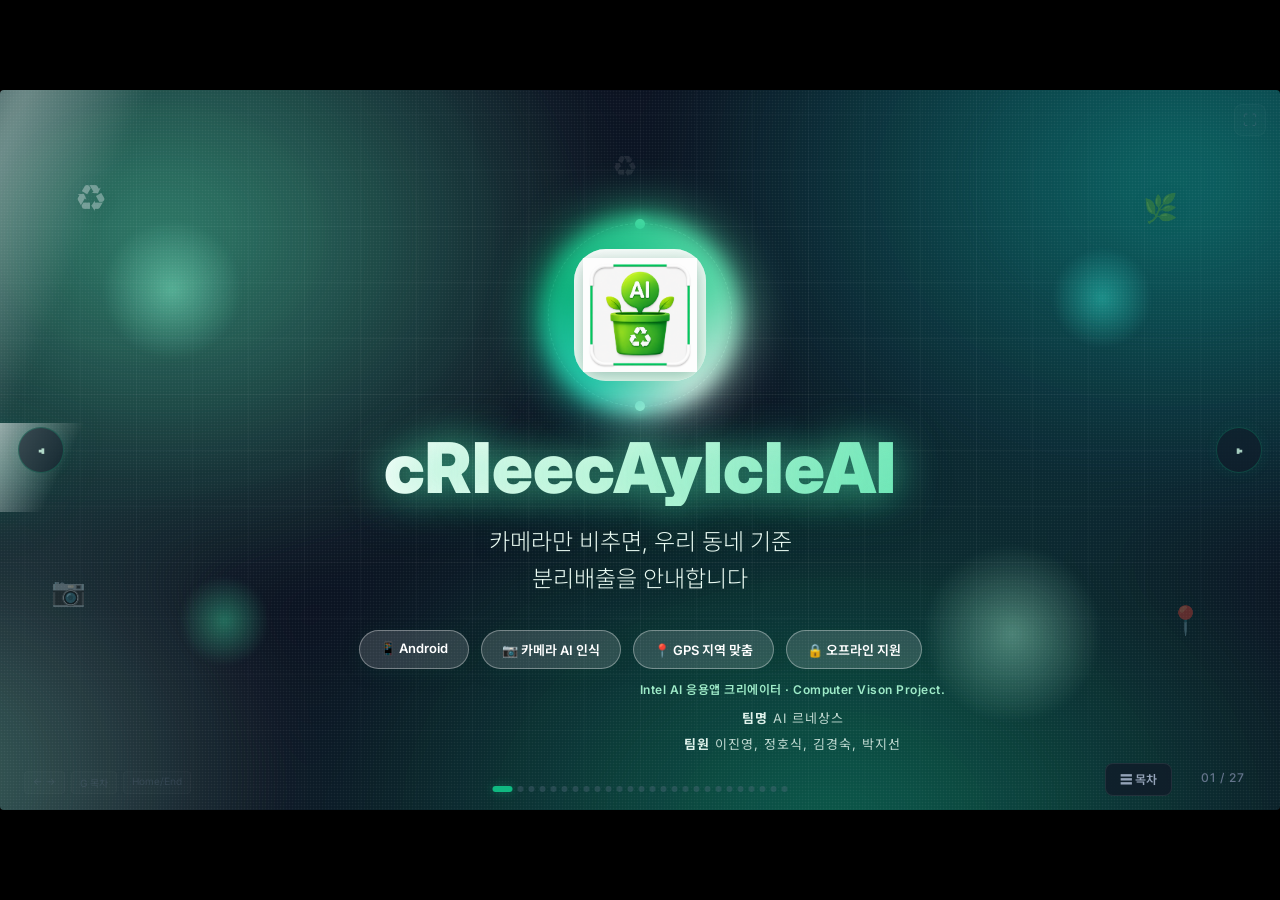
==== commit 04881eff: "Remove '(쉬운 말로)' from architecture slide title Co-authored-by: Cursor <cursoragent@cursor.com>" ====
--- a/docs/presentation/web/index.html
+++ b/docs/presentation/web/index.html
@@ -3064,7 +3064,7 @@
           <span class="number">06</span>
           <span class="slide-badge">Architecture</span>
         </div>
-        <h2>기술 구조 (쉬운 말로)</h2>
+        <h2>기술 구조</h2>
       </div>
       <div class="arch-diagram">
         <div class="arch-block delay-1">
